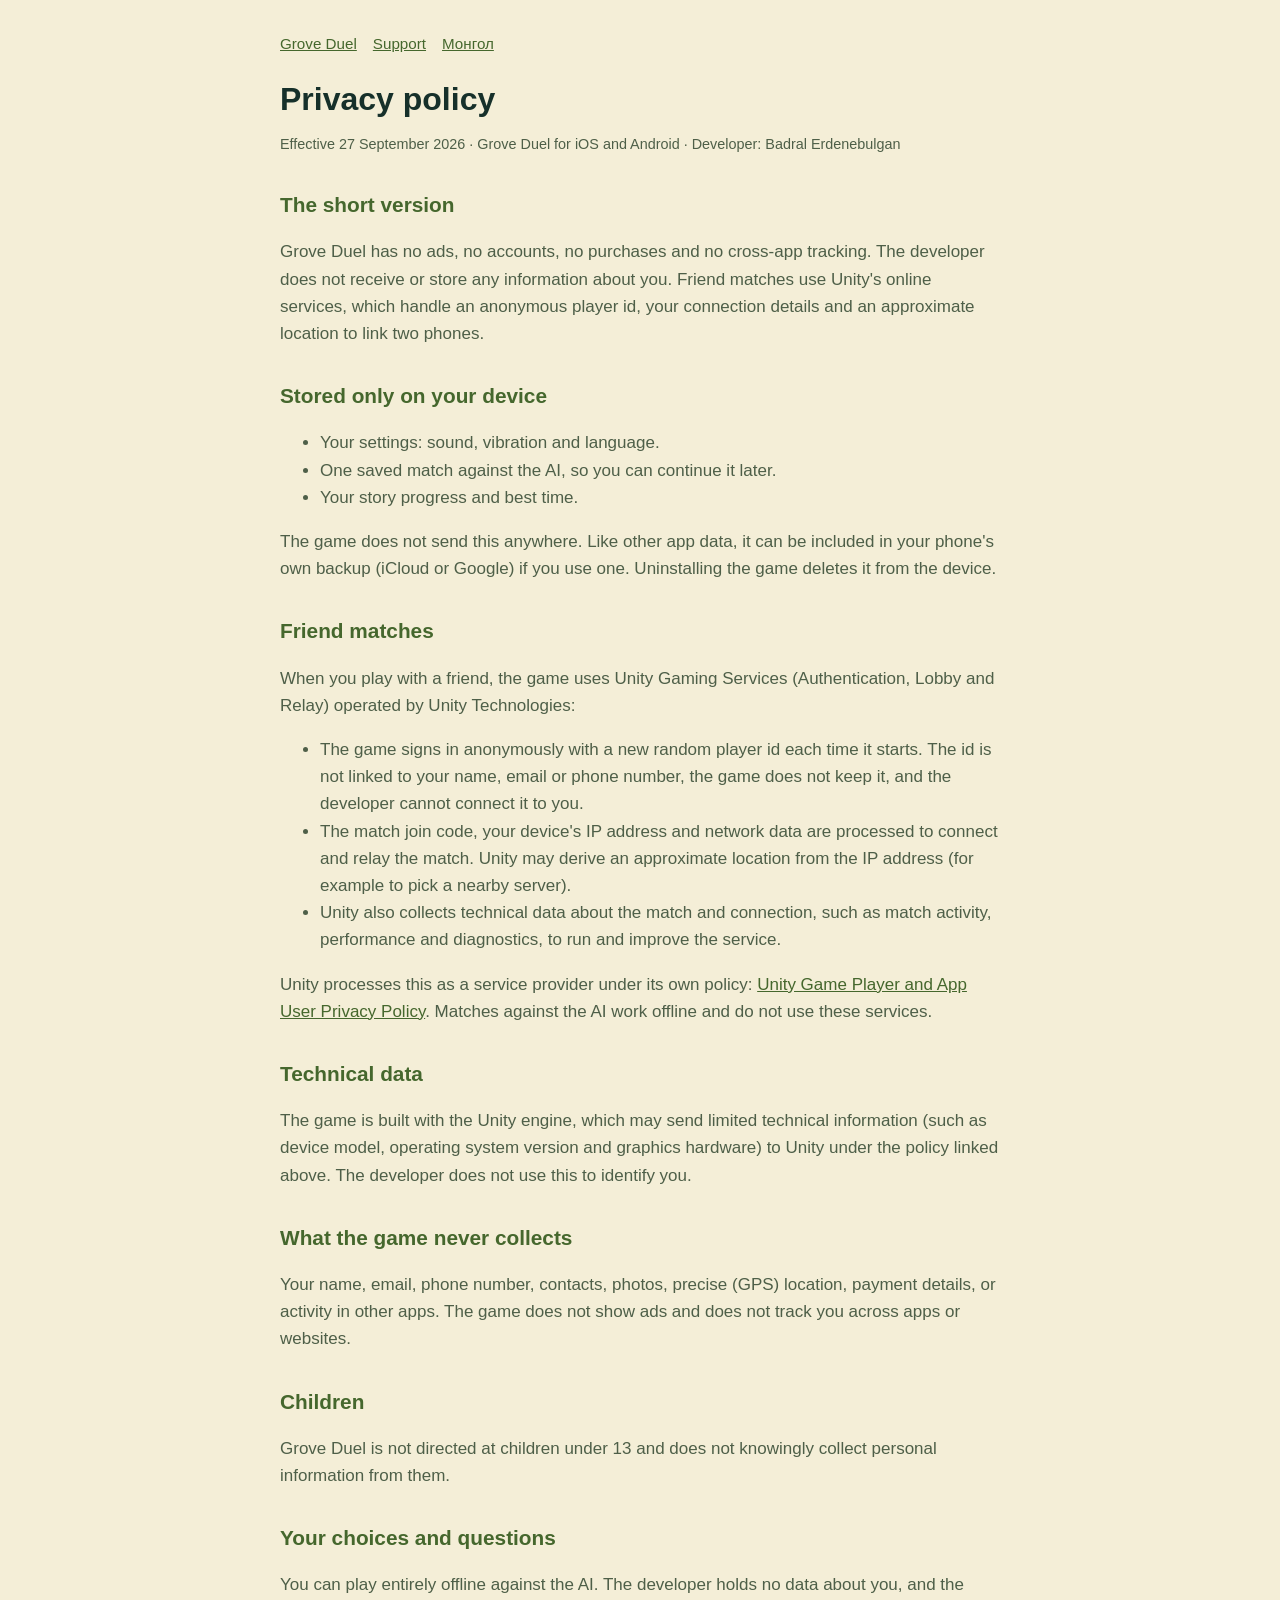
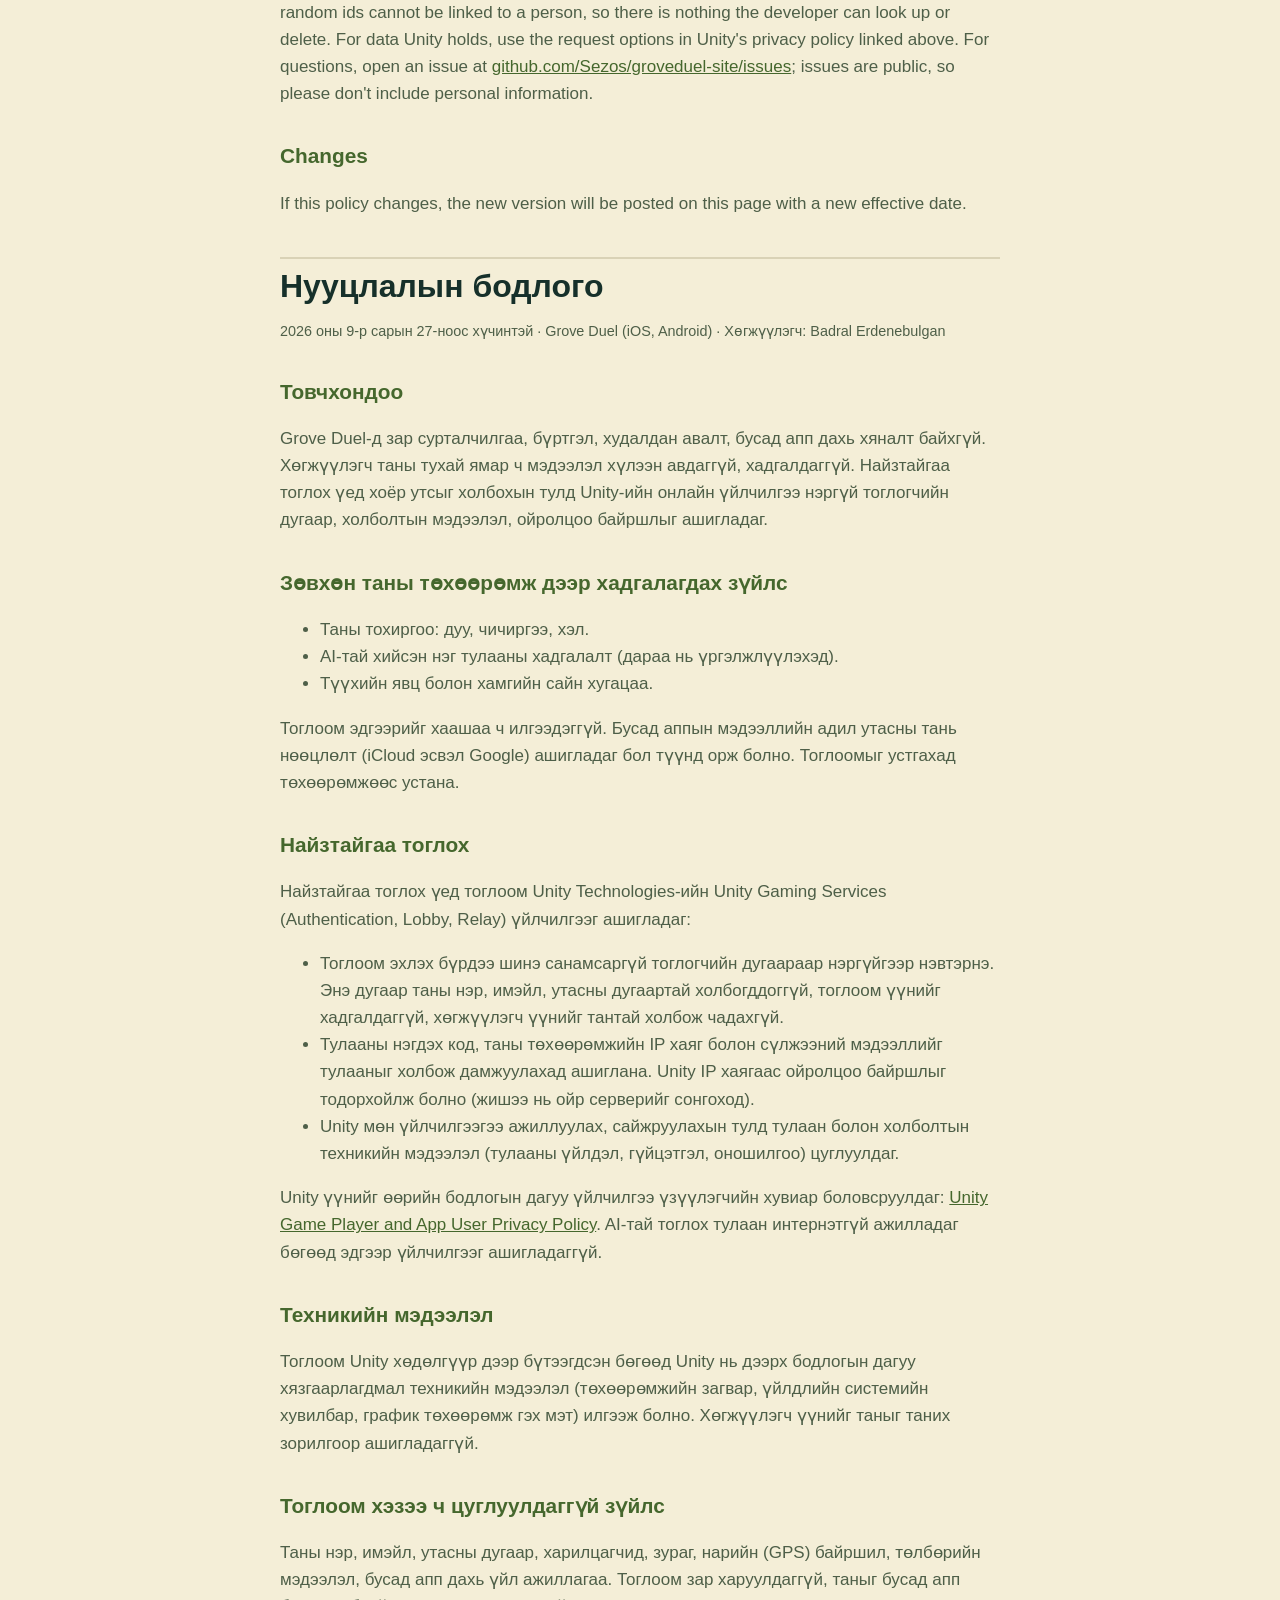
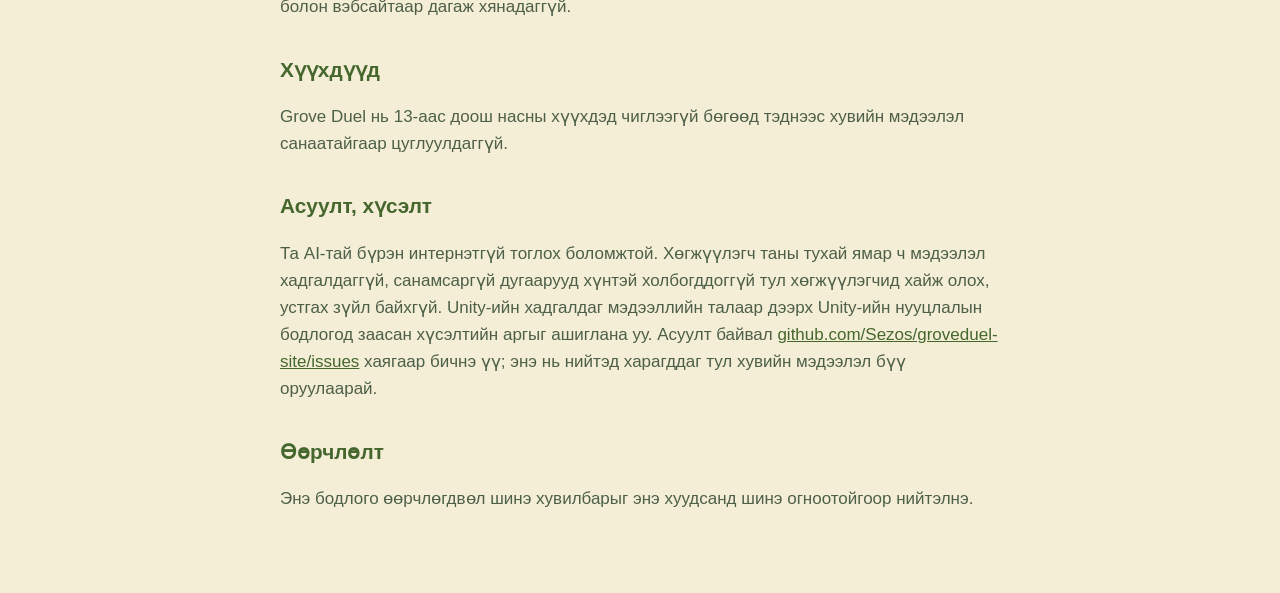
==== privacy.html @ 266c81d8 "Update Grove Duel pages Co-Authored-By: Claude Opus 5.5 <noreply@anthropic.com>" ====
<!doctype html>
<html lang="en">
<head>
<meta charset="utf-8">
<meta name="viewport" content="width=device-width, initial-scale=1">
<title>Grove Duel privacy policy</title>
<link rel="stylesheet" href="style.css">
</head>
<body>
<main>
<nav><a href="index.html">Grove Duel</a><a href="support.html">Support</a><a href="#mn">Монгол</a></nav>
<h1>Privacy policy</h1>
<p class="small">Effective 27 September 2026 · Grove Duel for iOS and Android · Developer: Badral Erdenebulgan</p>

<h2>The short version</h2>
<p>Grove Duel has no ads, no accounts, no purchases and no cross-app tracking. The developer does not receive or store any information about you. Friend matches use Unity's online services, which handle an anonymous player id, your connection details and an approximate location to link two phones.</p>

<h2>Stored only on your device</h2>
<ul>
<li>Your settings: sound, vibration and language.</li>
<li>One saved match against the AI, so you can continue it later.</li>
<li>Your story progress and best time.</li>
</ul>
<p>The game does not send this anywhere. Like other app data, it can be included in your phone's own backup (iCloud or Google) if you use one. Uninstalling the game deletes it from the device.</p>

<h2>Friend matches</h2>
<p>When you play with a friend, the game uses Unity Gaming Services (Authentication, Lobby and Relay) operated by Unity Technologies:</p>
<ul>
<li>The game signs in anonymously with a new random player id each time it starts. The id is not linked to your name, email or phone number, the game does not keep it, and the developer cannot connect it to you.</li>
<li>The match join code, your device's IP address and network data are processed to connect and relay the match. Unity may derive an approximate location from the IP address (for example to pick a nearby server).</li>
<li>Unity also collects technical data about the match and connection, such as match activity, performance and diagnostics, to run and improve the service.</li>
</ul>
<p>Unity processes this as a service provider under its own policy: <a href="https://unity.com/legal/game-player-and-app-user-privacy-policy">Unity Game Player and App User Privacy Policy</a>. Matches against the AI work offline and do not use these services.</p>

<h2>Technical data</h2>
<p>The game is built with the Unity engine, which may send limited technical information (such as device model, operating system version and graphics hardware) to Unity under the policy linked above. The developer does not use this to identify you.</p>

<h2>What the game never collects</h2>
<p>Your name, email, phone number, contacts, photos, precise (GPS) location, payment details, or activity in other apps. The game does not show ads and does not track you across apps or websites.</p>

<h2>Children</h2>
<p>Grove Duel is not directed at children under 13 and does not knowingly collect personal information from them.</p>

<h2>Your choices and questions</h2>
<p>You can play entirely offline against the AI. The developer holds no data about you, and the random ids cannot be linked to a person, so there is nothing the developer can look up or delete. For data Unity holds, use the request options in Unity's privacy policy linked above. For questions, open an issue at <a href="https://github.com/Sezos/groveduel-site/issues">github.com/Sezos/groveduel-site/issues</a>; issues are public, so please don't include personal information.</p>

<h2>Changes</h2>
<p>If this policy changes, the new version will be posted on this page with a new effective date.</p>

<section class="lang" id="mn" lang="mn">
<h1>Нууцлалын бодлого</h1>
<p class="small">2026 оны 9-р сарын 27-ноос хүчинтэй · Grove Duel (iOS, Android) · Хөгжүүлэгч: Badral Erdenebulgan</p>

<h2>Товчхондоо</h2>
<p>Grove Duel-д зар сурталчилгаа, бүртгэл, худалдан авалт, бусад апп дахь хяналт байхгүй. Хөгжүүлэгч таны тухай ямар ч мэдээлэл хүлээн авдаггүй, хадгалдаггүй. Найзтайгаа тоглох үед хоёр утсыг холбохын тулд Unity-ийн онлайн үйлчилгээ нэргүй тоглогчийн дугаар, холболтын мэдээлэл, ойролцоо байршлыг ашигладаг.</p>

<h2>Зөвхөн таны төхөөрөмж дээр хадгалагдах зүйлс</h2>
<ul>
<li>Таны тохиргоо: дуу, чичиргээ, хэл.</li>
<li>AI-тай хийсэн нэг тулааны хадгалалт (дараа нь үргэлжлүүлэхэд).</li>
<li>Түүхийн явц болон хамгийн сайн хугацаа.</li>
</ul>
<p>Тоглоом эдгээрийг хаашаа ч илгээдэггүй. Бусад аппын мэдээллийн адил утасны тань нөөцлөлт (iCloud эсвэл Google) ашигладаг бол түүнд орж болно. Тоглоомыг устгахад төхөөрөмжөөс устана.</p>

<h2>Найзтайгаа тоглох</h2>
<p>Найзтайгаа тоглох үед тоглоом Unity Technologies-ийн Unity Gaming Services (Authentication, Lobby, Relay) үйлчилгээг ашигладаг:</p>
<ul>
<li>Тоглоом эхлэх бүрдээ шинэ санамсаргүй тоглогчийн дугаараар нэргүйгээр нэвтэрнэ. Энэ дугаар таны нэр, имэйл, утасны дугаартай холбогддоггүй, тоглоом үүнийг хадгалдаггүй, хөгжүүлэгч үүнийг тантай холбож чадахгүй.</li>
<li>Тулааны нэгдэх код, таны төхөөрөмжийн IP хаяг болон сүлжээний мэдээллийг тулааныг холбож дамжуулахад ашиглана. Unity IP хаягаас ойролцоо байршлыг тодорхойлж болно (жишээ нь ойр серверийг сонгоход).</li>
<li>Unity мөн үйлчилгээгээ ажиллуулах, сайжруулахын тулд тулаан болон холболтын техникийн мэдээлэл (тулааны үйлдэл, гүйцэтгэл, оношилгоо) цуглуулдаг.</li>
</ul>
<p>Unity үүнийг өөрийн бодлогын дагуу үйлчилгээ үзүүлэгчийн хувиар боловсруулдаг: <a href="https://unity.com/legal/game-player-and-app-user-privacy-policy">Unity Game Player and App User Privacy Policy</a>. AI-тай тоглох тулаан интернэтгүй ажилладаг бөгөөд эдгээр үйлчилгээг ашигладаггүй.</p>

<h2>Техникийн мэдээлэл</h2>
<p>Тоглоом Unity хөдөлгүүр дээр бүтээгдсэн бөгөөд Unity нь дээрх бодлогын дагуу хязгаарлагдмал техникийн мэдээлэл (төхөөрөмжийн загвар, үйлдлийн системийн хувилбар, график төхөөрөмж гэх мэт) илгээж болно. Хөгжүүлэгч үүнийг таныг таних зорилгоор ашигладаггүй.</p>

<h2>Тоглоом хэзээ ч цуглуулдаггүй зүйлс</h2>
<p>Таны нэр, имэйл, утасны дугаар, харилцагчид, зураг, нарийн (GPS) байршил, төлбөрийн мэдээлэл, бусад апп дахь үйл ажиллагаа. Тоглоом зар харуулдаггүй, таныг бусад апп болон вэбсайтаар дагаж хянадаггүй.</p>

<h2>Хүүхдүүд</h2>
<p>Grove Duel нь 13-аас доош насны хүүхдэд чиглээгүй бөгөөд тэднээс хувийн мэдээлэл санаатайгаар цуглуулдаггүй.</p>

<h2>Асуулт, хүсэлт</h2>
<p>Та AI-тай бүрэн интернэтгүй тоглох боломжтой. Хөгжүүлэгч таны тухай ямар ч мэдээлэл хадгалдаггүй, санамсаргүй дугаарууд хүнтэй холбогддоггүй тул хөгжүүлэгчид хайж олох, устгах зүйл байхгүй. Unity-ийн хадгалдаг мэдээллийн талаар дээрх Unity-ийн нууцлалын бодлогод заасан хүсэлтийн аргыг ашиглана уу. Асуулт байвал <a href="https://github.com/Sezos/groveduel-site/issues">github.com/Sezos/groveduel-site/issues</a> хаягаар бичнэ үү; энэ нь нийтэд харагддаг тул хувийн мэдээлэл бүү оруулаарай.</p>

<h2>Өөрчлөлт</h2>
<p>Энэ бодлого өөрчлөгдвөл шинэ хувилбарыг энэ хуудсанд шинэ огноотойгоор нийтэлнэ.</p>
</section>
</main>
</body>
</html>
---- style.css ----
:root { --ink: #16302a; --leaf: #45672d; --paper: #f4eed7; --muted: #4e5f48; }
* { box-sizing: border-box; }
body { margin: 0; background: var(--paper); color: var(--ink); font: 17px/1.6 -apple-system, BlinkMacSystemFont, "Segoe UI", Roboto, "Helvetica Neue", Arial, sans-serif; }
main { max-width: 760px; margin: 0 auto; padding: 32px 20px 64px; }
h1 { font-size: 2rem; line-height: 1.2; margin: 0 0 4px; }
h2 { font-size: 1.3rem; margin: 32px 0 8px; color: var(--leaf); }
h3 { font-size: 1.05rem; margin: 20px 0 4px; }
p, li { color: var(--muted); }
a { color: var(--leaf); }
nav { font-size: .95rem; margin-bottom: 24px; }
nav a { margin-right: 16px; }
.lang { border-top: 2px solid #d9d2b6; margin-top: 40px; padding-top: 8px; }
.small { font-size: .9rem; }
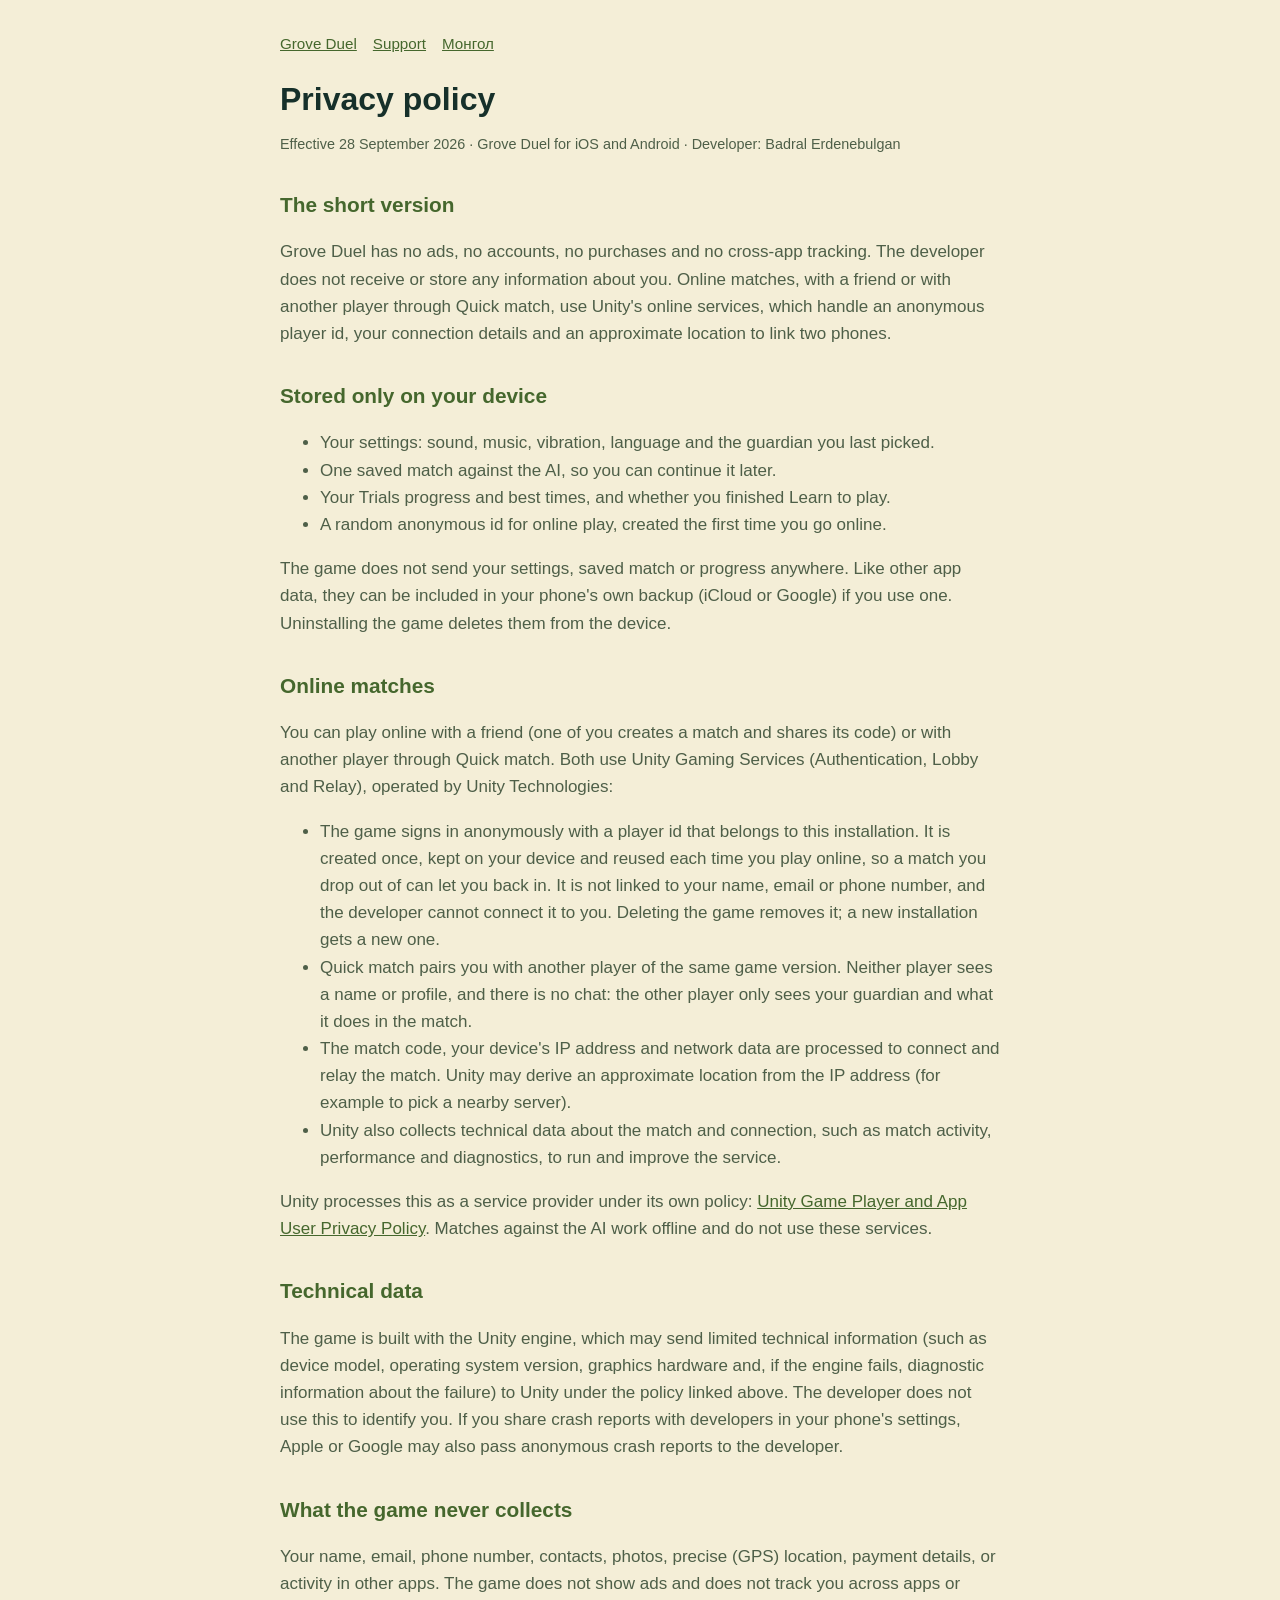
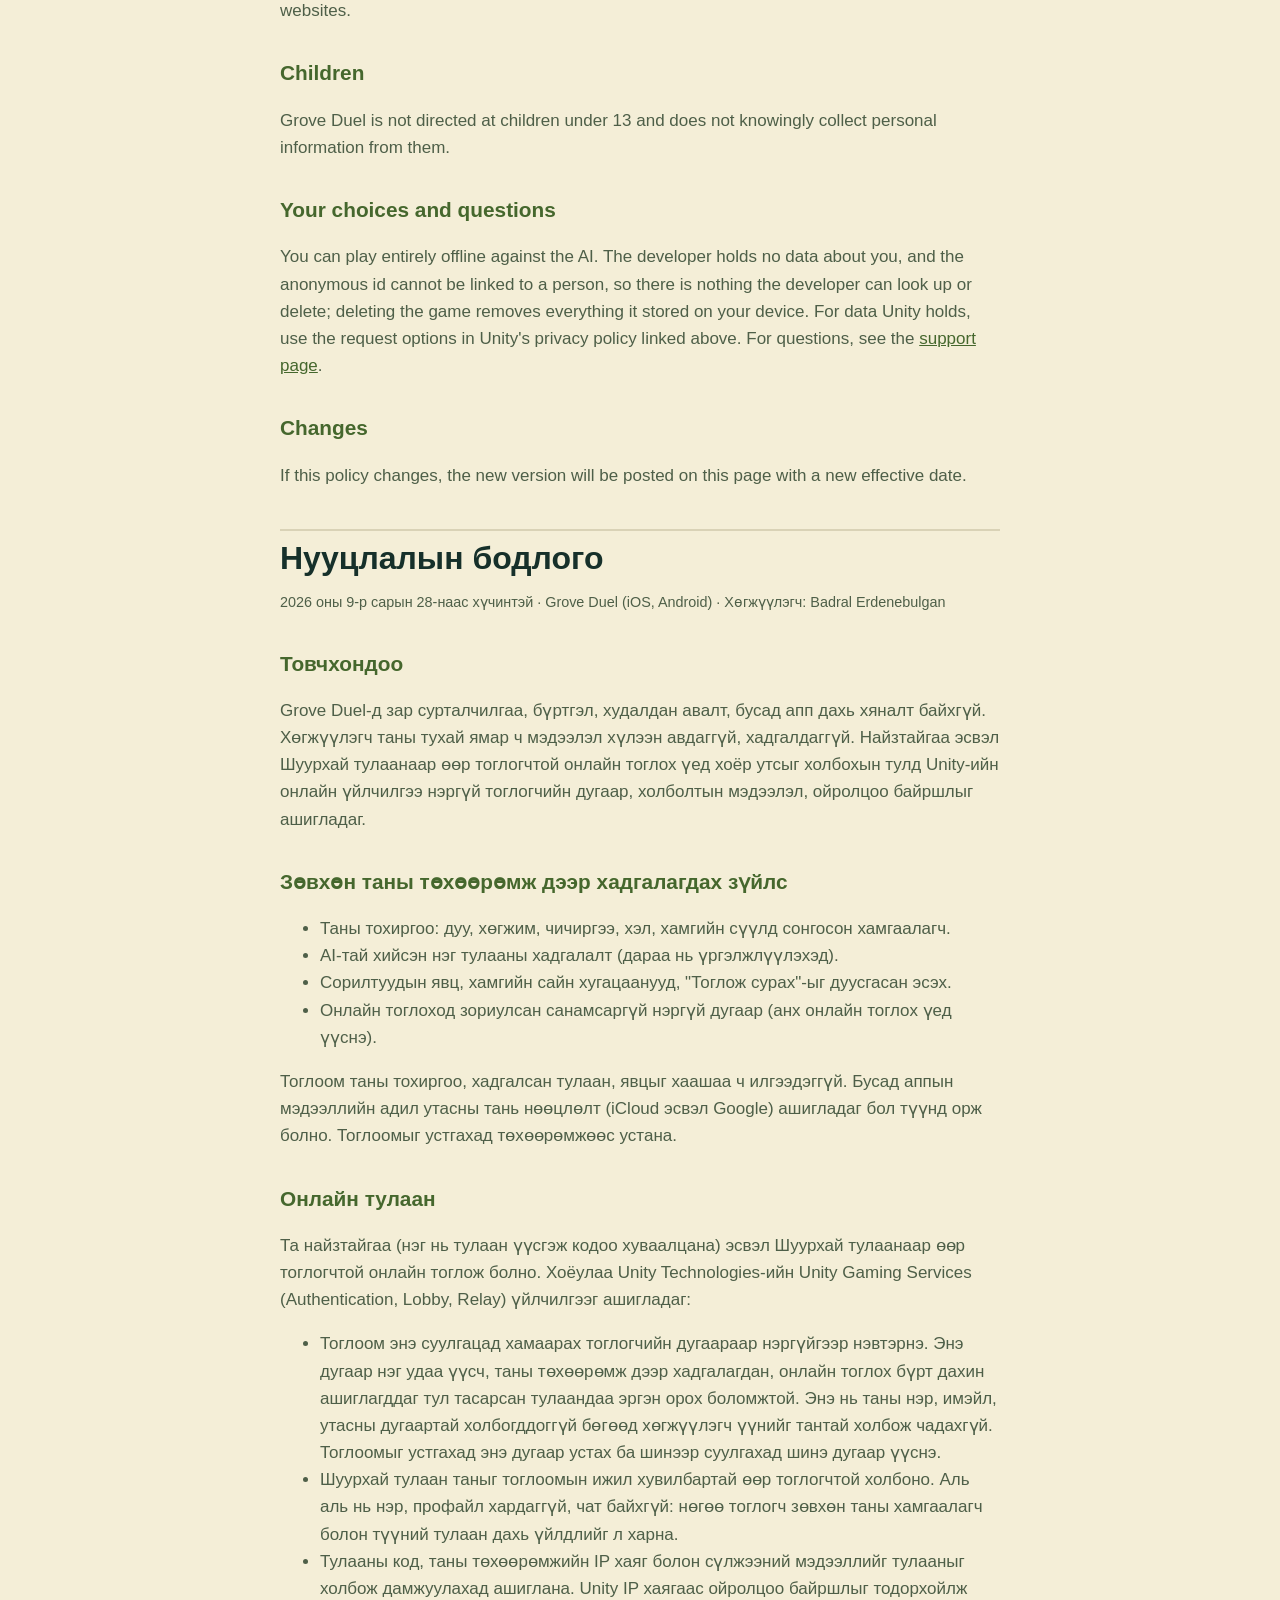
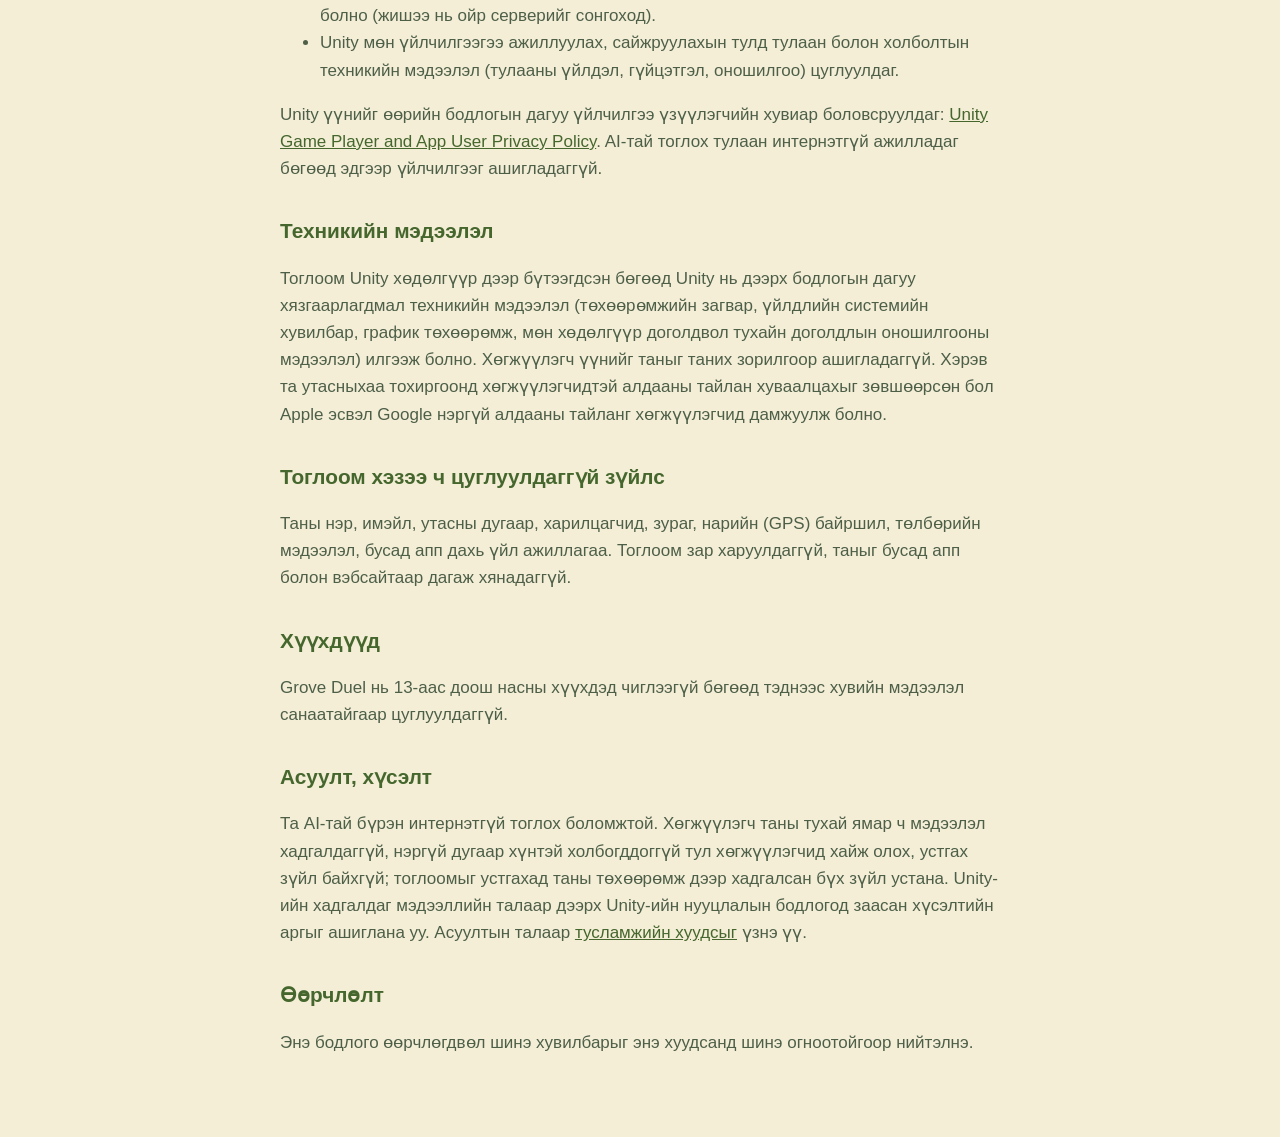
==== commit a0fbd9db: "Update Grove Duel pages Co-Authored-By: Claude Opus 5.5 <noreply@anthropic.com>" ====
--- a/privacy.html
+++ b/privacy.html
@@ -10,30 +10,32 @@
 <main>
 <nav><a href="index.html">Grove Duel</a><a href="support.html">Support</a><a href="#mn">Монгол</a></nav>
 <h1>Privacy policy</h1>
-<p class="small">Effective 27 September 2026 · Grove Duel for iOS and Android · Developer: Badral Erdenebulgan</p>
+<p class="small">Effective 28 September 2026 · Grove Duel for iOS and Android · Developer: Badral Erdenebulgan</p>
 
 <h2>The short version</h2>
-<p>Grove Duel has no ads, no accounts, no purchases and no cross-app tracking. The developer does not receive or store any information about you. Friend matches use Unity's online services, which handle an anonymous player id, your connection details and an approximate location to link two phones.</p>
+<p>Grove Duel has no ads, no accounts, no purchases and no cross-app tracking. The developer does not receive or store any information about you. Online matches, with a friend or with another player through Quick match, use Unity's online services, which handle an anonymous player id, your connection details and an approximate location to link two phones.</p>
 
 <h2>Stored only on your device</h2>
 <ul>
-<li>Your settings: sound, vibration and language.</li>
+<li>Your settings: sound, music, vibration, language and the guardian you last picked.</li>
 <li>One saved match against the AI, so you can continue it later.</li>
-<li>Your story progress and best time.</li>
+<li>Your Trials progress and best times, and whether you finished Learn to play.</li>
+<li>A random anonymous id for online play, created the first time you go online.</li>
 </ul>
-<p>The game does not send this anywhere. Like other app data, it can be included in your phone's own backup (iCloud or Google) if you use one. Uninstalling the game deletes it from the device.</p>
+<p>The game does not send your settings, saved match or progress anywhere. Like other app data, they can be included in your phone's own backup (iCloud or Google) if you use one. Uninstalling the game deletes them from the device.</p>
 
-<h2>Friend matches</h2>
-<p>When you play with a friend, the game uses Unity Gaming Services (Authentication, Lobby and Relay) operated by Unity Technologies:</p>
+<h2>Online matches</h2>
+<p>You can play online with a friend (one of you creates a match and shares its code) or with another player through Quick match. Both use Unity Gaming Services (Authentication, Lobby and Relay), operated by Unity Technologies:</p>
 <ul>
-<li>The game signs in anonymously with a new random player id each time it starts. The id is not linked to your name, email or phone number, the game does not keep it, and the developer cannot connect it to you.</li>
-<li>The match join code, your device's IP address and network data are processed to connect and relay the match. Unity may derive an approximate location from the IP address (for example to pick a nearby server).</li>
+<li>The game signs in anonymously with a player id that belongs to this installation. It is created once, kept on your device and reused each time you play online, so a match you drop out of can let you back in. It is not linked to your name, email or phone number, and the developer cannot connect it to you. Deleting the game removes it; a new installation gets a new one.</li>
+<li>Quick match pairs you with another player of the same game version. Neither player sees a name or profile, and there is no chat: the other player only sees your guardian and what it does in the match.</li>
+<li>The match code, your device's IP address and network data are processed to connect and relay the match. Unity may derive an approximate location from the IP address (for example to pick a nearby server).</li>
 <li>Unity also collects technical data about the match and connection, such as match activity, performance and diagnostics, to run and improve the service.</li>
 </ul>
 <p>Unity processes this as a service provider under its own policy: <a href="https://unity.com/legal/game-player-and-app-user-privacy-policy">Unity Game Player and App User Privacy Policy</a>. Matches against the AI work offline and do not use these services.</p>
 
 <h2>Technical data</h2>
-<p>The game is built with the Unity engine, which may send limited technical information (such as device model, operating system version and graphics hardware) to Unity under the policy linked above. The developer does not use this to identify you.</p>
+<p>The game is built with the Unity engine, which may send limited technical information (such as device model, operating system version, graphics hardware and, if the engine fails, diagnostic information about the failure) to Unity under the policy linked above. The developer does not use this to identify you. If you share crash reports with developers in your phone's settings, Apple or Google may also pass anonymous crash reports to the developer.</p>
 
 <h2>What the game never collects</h2>
 <p>Your name, email, phone number, contacts, photos, precise (GPS) location, payment details, or activity in other apps. The game does not show ads and does not track you across apps or websites.</p>
@@ -42,37 +44,39 @@
 <p>Grove Duel is not directed at children under 13 and does not knowingly collect personal information from them.</p>
 
 <h2>Your choices and questions</h2>
-<p>You can play entirely offline against the AI. The developer holds no data about you, and the random ids cannot be linked to a person, so there is nothing the developer can look up or delete. For data Unity holds, use the request options in Unity's privacy policy linked above. For questions, open an issue at <a href="https://github.com/Sezos/groveduel-site/issues">github.com/Sezos/groveduel-site/issues</a>; issues are public, so please don't include personal information.</p>
+<p>You can play entirely offline against the AI. The developer holds no data about you, and the anonymous id cannot be linked to a person, so there is nothing the developer can look up or delete; deleting the game removes everything it stored on your device. For data Unity holds, use the request options in Unity's privacy policy linked above. For questions, see the <a href="support.html">support page</a>.</p>
 
 <h2>Changes</h2>
 <p>If this policy changes, the new version will be posted on this page with a new effective date.</p>
 
 <section class="lang" id="mn" lang="mn">
 <h1>Нууцлалын бодлого</h1>
-<p class="small">2026 оны 9-р сарын 27-ноос хүчинтэй · Grove Duel (iOS, Android) · Хөгжүүлэгч: Badral Erdenebulgan</p>
+<p class="small">2026 оны 9-р сарын 28-наас хүчинтэй · Grove Duel (iOS, Android) · Хөгжүүлэгч: Badral Erdenebulgan</p>
 
 <h2>Товчхондоо</h2>
-<p>Grove Duel-д зар сурталчилгаа, бүртгэл, худалдан авалт, бусад апп дахь хяналт байхгүй. Хөгжүүлэгч таны тухай ямар ч мэдээлэл хүлээн авдаггүй, хадгалдаггүй. Найзтайгаа тоглох үед хоёр утсыг холбохын тулд Unity-ийн онлайн үйлчилгээ нэргүй тоглогчийн дугаар, холболтын мэдээлэл, ойролцоо байршлыг ашигладаг.</p>
+<p>Grove Duel-д зар сурталчилгаа, бүртгэл, худалдан авалт, бусад апп дахь хяналт байхгүй. Хөгжүүлэгч таны тухай ямар ч мэдээлэл хүлээн авдаггүй, хадгалдаггүй. Найзтайгаа эсвэл Шуурхай тулаанаар өөр тоглогчтой онлайн тоглох үед хоёр утсыг холбохын тулд Unity-ийн онлайн үйлчилгээ нэргүй тоглогчийн дугаар, холболтын мэдээлэл, ойролцоо байршлыг ашигладаг.</p>
 
 <h2>Зөвхөн таны төхөөрөмж дээр хадгалагдах зүйлс</h2>
 <ul>
-<li>Таны тохиргоо: дуу, чичиргээ, хэл.</li>
+<li>Таны тохиргоо: дуу, хөгжим, чичиргээ, хэл, хамгийн сүүлд сонгосон хамгаалагч.</li>
 <li>AI-тай хийсэн нэг тулааны хадгалалт (дараа нь үргэлжлүүлэхэд).</li>
-<li>Түүхийн явц болон хамгийн сайн хугацаа.</li>
+<li>Сорилтуудын явц, хамгийн сайн хугацаанууд, "Тоглож сурах"-ыг дуусгасан эсэх.</li>
+<li>Онлайн тоглоход зориулсан санамсаргүй нэргүй дугаар (анх онлайн тоглох үед үүснэ).</li>
 </ul>
-<p>Тоглоом эдгээрийг хаашаа ч илгээдэггүй. Бусад аппын мэдээллийн адил утасны тань нөөцлөлт (iCloud эсвэл Google) ашигладаг бол түүнд орж болно. Тоглоомыг устгахад төхөөрөмжөөс устана.</p>
+<p>Тоглоом таны тохиргоо, хадгалсан тулаан, явцыг хаашаа ч илгээдэггүй. Бусад аппын мэдээллийн адил утасны тань нөөцлөлт (iCloud эсвэл Google) ашигладаг бол түүнд орж болно. Тоглоомыг устгахад төхөөрөмжөөс устана.</p>
 
-<h2>Найзтайгаа тоглох</h2>
-<p>Найзтайгаа тоглох үед тоглоом Unity Technologies-ийн Unity Gaming Services (Authentication, Lobby, Relay) үйлчилгээг ашигладаг:</p>
+<h2>Онлайн тулаан</h2>
+<p>Та найзтайгаа (нэг нь тулаан үүсгэж кодоо хуваалцана) эсвэл Шуурхай тулаанаар өөр тоглогчтой онлайн тоглож болно. Хоёулаа Unity Technologies-ийн Unity Gaming Services (Authentication, Lobby, Relay) үйлчилгээг ашигладаг:</p>
 <ul>
-<li>Тоглоом эхлэх бүрдээ шинэ санамсаргүй тоглогчийн дугаараар нэргүйгээр нэвтэрнэ. Энэ дугаар таны нэр, имэйл, утасны дугаартай холбогддоггүй, тоглоом үүнийг хадгалдаггүй, хөгжүүлэгч үүнийг тантай холбож чадахгүй.</li>
-<li>Тулааны нэгдэх код, таны төхөөрөмжийн IP хаяг болон сүлжээний мэдээллийг тулааныг холбож дамжуулахад ашиглана. Unity IP хаягаас ойролцоо байршлыг тодорхойлж болно (жишээ нь ойр серверийг сонгоход).</li>
+<li>Тоглоом энэ суулгацад хамаарах тоглогчийн дугаараар нэргүйгээр нэвтэрнэ. Энэ дугаар нэг удаа үүсч, таны төхөөрөмж дээр хадгалагдан, онлайн тоглох бүрт дахин ашиглагддаг тул тасарсан тулаандаа эргэн орох боломжтой. Энэ нь таны нэр, имэйл, утасны дугаартай холбогддоггүй бөгөөд хөгжүүлэгч үүнийг тантай холбож чадахгүй. Тоглоомыг устгахад энэ дугаар устах ба шинээр суулгахад шинэ дугаар үүснэ.</li>
+<li>Шуурхай тулаан таныг тоглоомын ижил хувилбартай өөр тоглогчтой холбоно. Аль аль нь нэр, профайл хардаггүй, чат байхгүй: нөгөө тоглогч зөвхөн таны хамгаалагч болон түүний тулаан дахь үйлдлийг л харна.</li>
+<li>Тулааны код, таны төхөөрөмжийн IP хаяг болон сүлжээний мэдээллийг тулааныг холбож дамжуулахад ашиглана. Unity IP хаягаас ойролцоо байршлыг тодорхойлж болно (жишээ нь ойр серверийг сонгоход).</li>
 <li>Unity мөн үйлчилгээгээ ажиллуулах, сайжруулахын тулд тулаан болон холболтын техникийн мэдээлэл (тулааны үйлдэл, гүйцэтгэл, оношилгоо) цуглуулдаг.</li>
 </ul>
 <p>Unity үүнийг өөрийн бодлогын дагуу үйлчилгээ үзүүлэгчийн хувиар боловсруулдаг: <a href="https://unity.com/legal/game-player-and-app-user-privacy-policy">Unity Game Player and App User Privacy Policy</a>. AI-тай тоглох тулаан интернэтгүй ажилладаг бөгөөд эдгээр үйлчилгээг ашигладаггүй.</p>
 
 <h2>Техникийн мэдээлэл</h2>
-<p>Тоглоом Unity хөдөлгүүр дээр бүтээгдсэн бөгөөд Unity нь дээрх бодлогын дагуу хязгаарлагдмал техникийн мэдээлэл (төхөөрөмжийн загвар, үйлдлийн системийн хувилбар, график төхөөрөмж гэх мэт) илгээж болно. Хөгжүүлэгч үүнийг таныг таних зорилгоор ашигладаггүй.</p>
+<p>Тоглоом Unity хөдөлгүүр дээр бүтээгдсэн бөгөөд Unity нь дээрх бодлогын дагуу хязгаарлагдмал техникийн мэдээлэл (төхөөрөмжийн загвар, үйлдлийн системийн хувилбар, график төхөөрөмж, мөн хөдөлгүүр доголдвол тухайн доголдлын оношилгооны мэдээлэл) илгээж болно. Хөгжүүлэгч үүнийг таныг таних зорилгоор ашигладаггүй. Хэрэв та утасныхаа тохиргоонд хөгжүүлэгчидтэй алдааны тайлан хуваалцахыг зөвшөөрсөн бол Apple эсвэл Google нэргүй алдааны тайланг хөгжүүлэгчид дамжуулж болно.</p>
 
 <h2>Тоглоом хэзээ ч цуглуулдаггүй зүйлс</h2>
 <p>Таны нэр, имэйл, утасны дугаар, харилцагчид, зураг, нарийн (GPS) байршил, төлбөрийн мэдээлэл, бусад апп дахь үйл ажиллагаа. Тоглоом зар харуулдаггүй, таныг бусад апп болон вэбсайтаар дагаж хянадаггүй.</p>
@@ -81,7 +85,7 @@
 <p>Grove Duel нь 13-аас доош насны хүүхдэд чиглээгүй бөгөөд тэднээс хувийн мэдээлэл санаатайгаар цуглуулдаггүй.</p>
 
 <h2>Асуулт, хүсэлт</h2>
-<p>Та AI-тай бүрэн интернэтгүй тоглох боломжтой. Хөгжүүлэгч таны тухай ямар ч мэдээлэл хадгалдаггүй, санамсаргүй дугаарууд хүнтэй холбогддоггүй тул хөгжүүлэгчид хайж олох, устгах зүйл байхгүй. Unity-ийн хадгалдаг мэдээллийн талаар дээрх Unity-ийн нууцлалын бодлогод заасан хүсэлтийн аргыг ашиглана уу. Асуулт байвал <a href="https://github.com/Sezos/groveduel-site/issues">github.com/Sezos/groveduel-site/issues</a> хаягаар бичнэ үү; энэ нь нийтэд харагддаг тул хувийн мэдээлэл бүү оруулаарай.</p>
+<p>Та AI-тай бүрэн интернэтгүй тоглох боломжтой. Хөгжүүлэгч таны тухай ямар ч мэдээлэл хадгалдаггүй, нэргүй дугаар хүнтэй холбогддоггүй тул хөгжүүлэгчид хайж олох, устгах зүйл байхгүй; тоглоомыг устгахад таны төхөөрөмж дээр хадгалсан бүх зүйл устана. Unity-ийн хадгалдаг мэдээллийн талаар дээрх Unity-ийн нууцлалын бодлогод заасан хүсэлтийн аргыг ашиглана уу. Асуултын талаар <a href="support.html#mn">тусламжийн хуудсыг</a> үзнэ үү.</p>
 
 <h2>Өөрчлөлт</h2>
 <p>Энэ бодлого өөрчлөгдвөл шинэ хувилбарыг энэ хуудсанд шинэ огноотойгоор нийтэлнэ.</p>
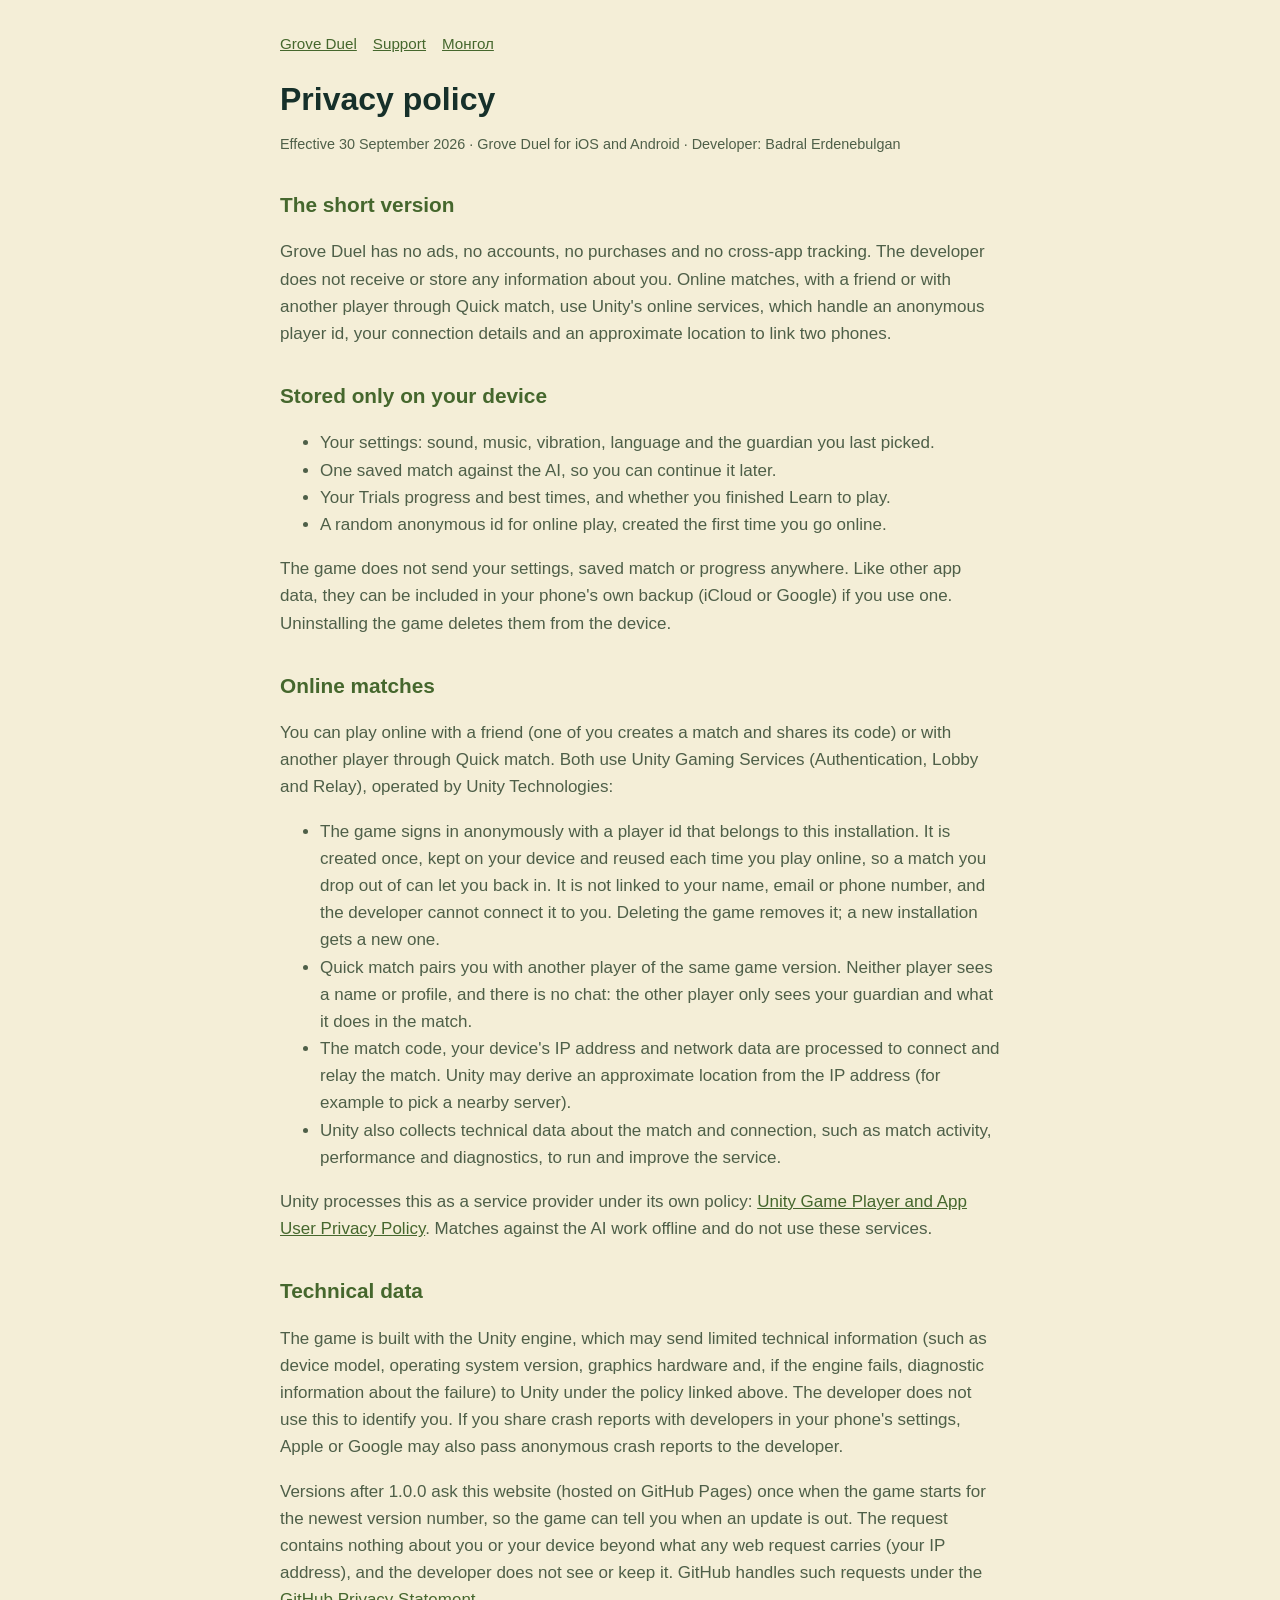
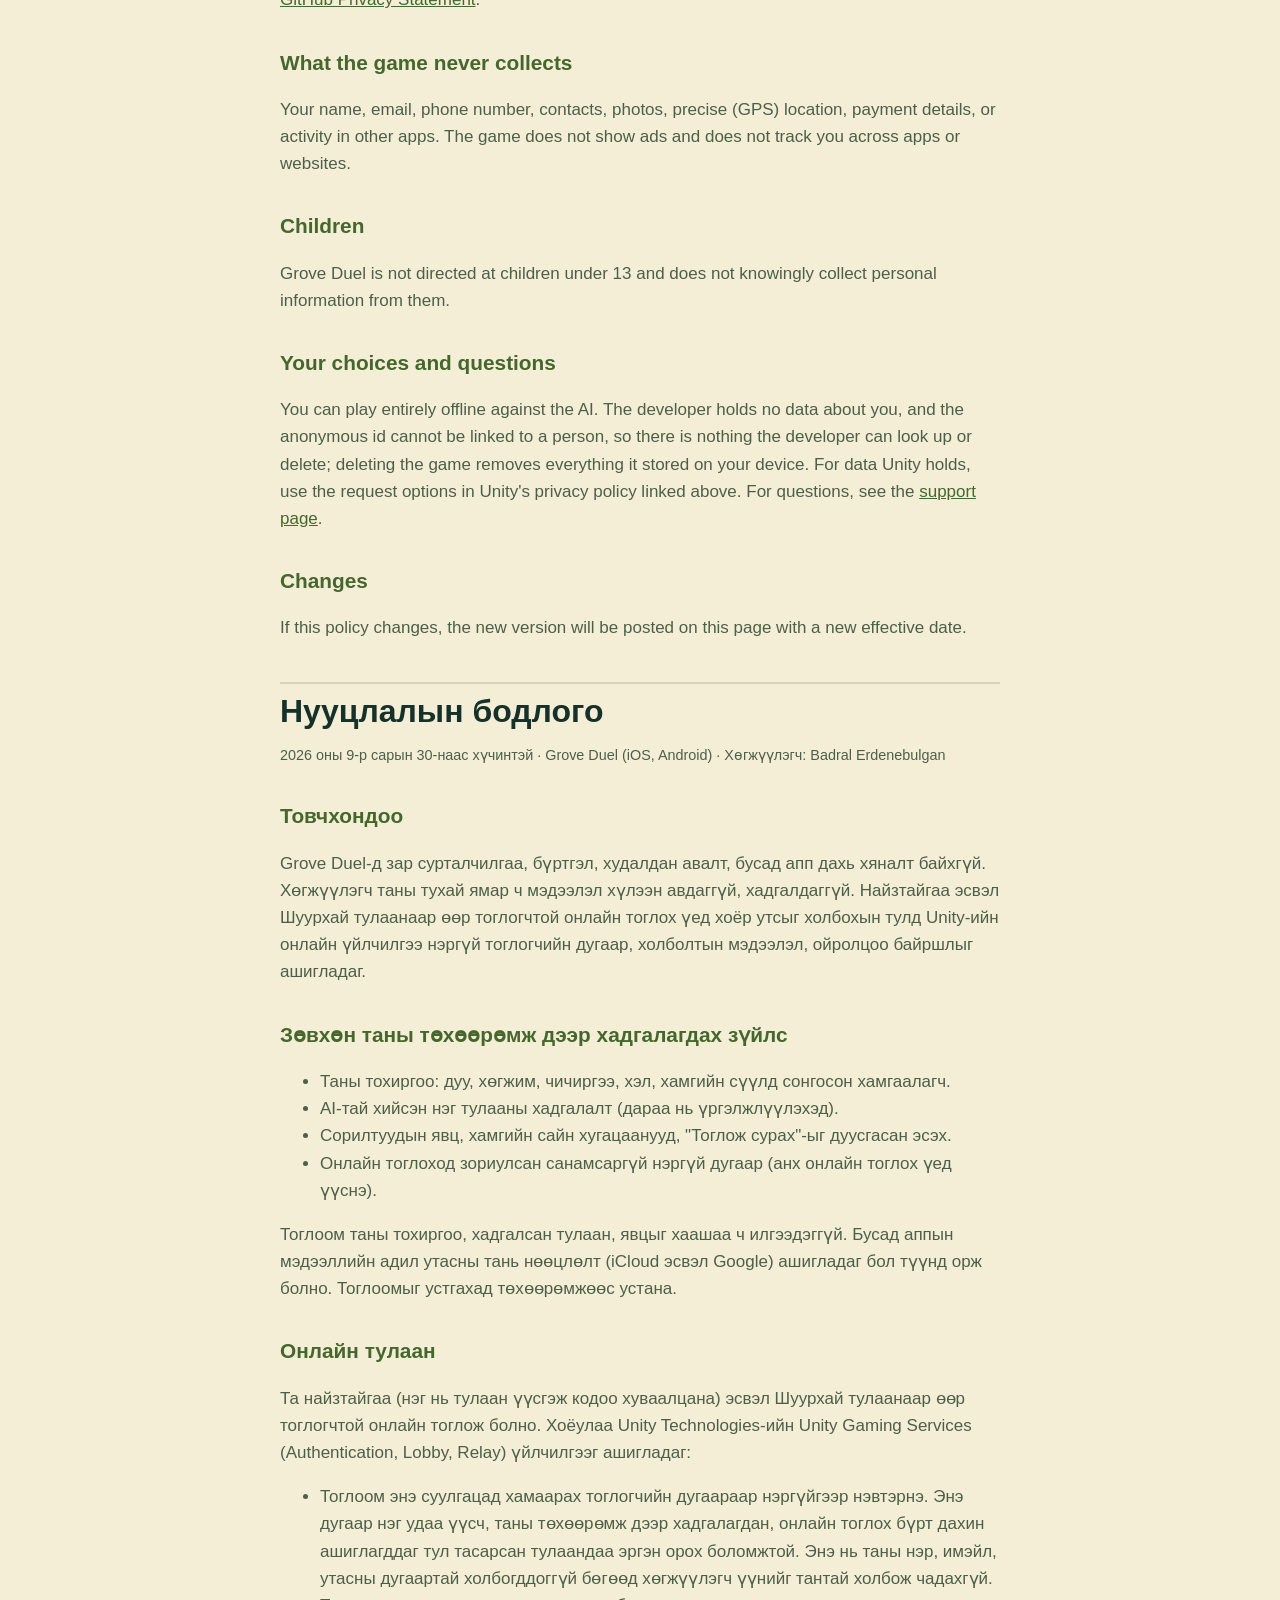
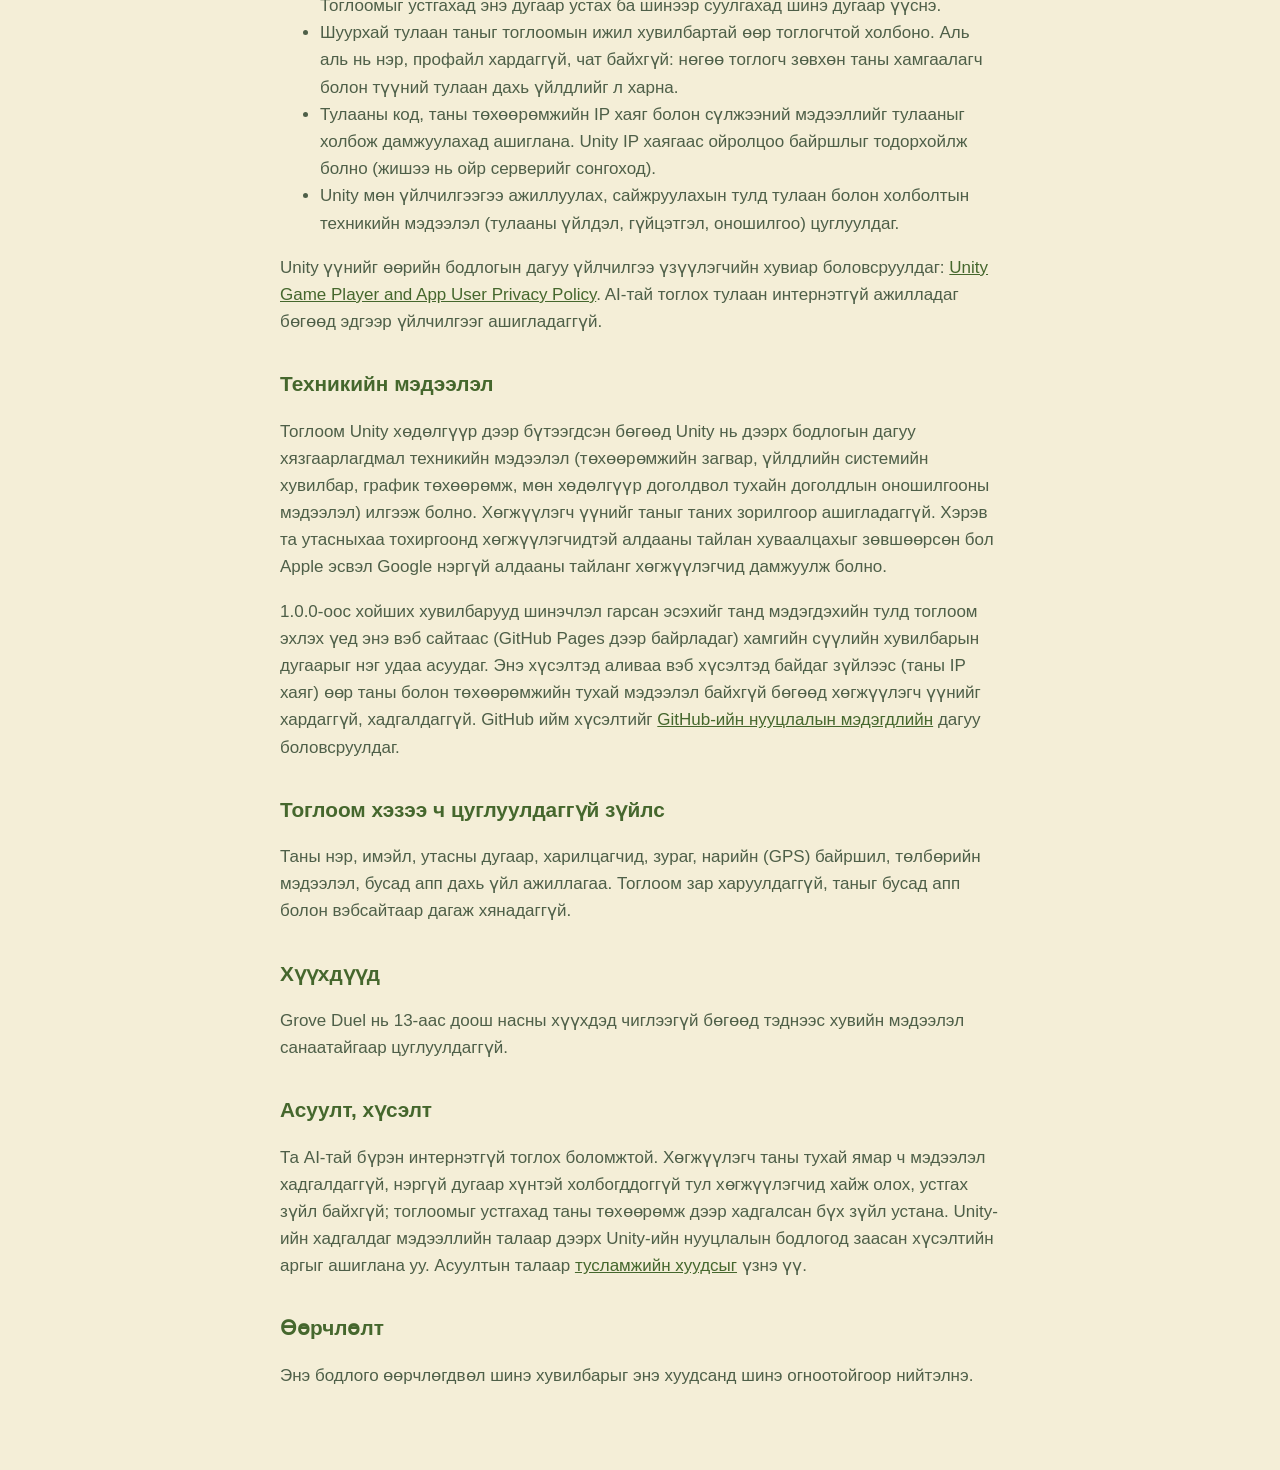
==== commit 6181bd7e: "Update Grove Duel pages Co-Authored-By: Claude Opus 5.5 <noreply@anthropic.com>" ====
--- a/privacy.html
+++ b/privacy.html
@@ -10,7 +10,7 @@
 <main>
 <nav><a href="index.html">Grove Duel</a><a href="support.html">Support</a><a href="#mn">Монгол</a></nav>
 <h1>Privacy policy</h1>
-<p class="small">Effective 28 September 2026 · Grove Duel for iOS and Android · Developer: Badral Erdenebulgan</p>
+<p class="small">Effective 30 September 2026 · Grove Duel for iOS and Android · Developer: Badral Erdenebulgan</p>
 
 <h2>The short version</h2>
 <p>Grove Duel has no ads, no accounts, no purchases and no cross-app tracking. The developer does not receive or store any information about you. Online matches, with a friend or with another player through Quick match, use Unity's online services, which handle an anonymous player id, your connection details and an approximate location to link two phones.</p>
@@ -36,6 +36,7 @@
 
 <h2>Technical data</h2>
 <p>The game is built with the Unity engine, which may send limited technical information (such as device model, operating system version, graphics hardware and, if the engine fails, diagnostic information about the failure) to Unity under the policy linked above. The developer does not use this to identify you. If you share crash reports with developers in your phone's settings, Apple or Google may also pass anonymous crash reports to the developer.</p>
+<p>Versions after 1.0.0 ask this website (hosted on GitHub Pages) once when the game starts for the newest version number, so the game can tell you when an update is out. The request contains nothing about you or your device beyond what any web request carries (your IP address), and the developer does not see or keep it. GitHub handles such requests under the <a href="https://docs.github.com/en/site-policy/privacy-policies/github-general-privacy-statement">GitHub Privacy Statement</a>.</p>
 
 <h2>What the game never collects</h2>
 <p>Your name, email, phone number, contacts, photos, precise (GPS) location, payment details, or activity in other apps. The game does not show ads and does not track you across apps or websites.</p>
@@ -51,7 +52,7 @@
 
 <section class="lang" id="mn" lang="mn">
 <h1>Нууцлалын бодлого</h1>
-<p class="small">2026 оны 9-р сарын 28-наас хүчинтэй · Grove Duel (iOS, Android) · Хөгжүүлэгч: Badral Erdenebulgan</p>
+<p class="small">2026 оны 9-р сарын 30-наас хүчинтэй · Grove Duel (iOS, Android) · Хөгжүүлэгч: Badral Erdenebulgan</p>
 
 <h2>Товчхондоо</h2>
 <p>Grove Duel-д зар сурталчилгаа, бүртгэл, худалдан авалт, бусад апп дахь хяналт байхгүй. Хөгжүүлэгч таны тухай ямар ч мэдээлэл хүлээн авдаггүй, хадгалдаггүй. Найзтайгаа эсвэл Шуурхай тулаанаар өөр тоглогчтой онлайн тоглох үед хоёр утсыг холбохын тулд Unity-ийн онлайн үйлчилгээ нэргүй тоглогчийн дугаар, холболтын мэдээлэл, ойролцоо байршлыг ашигладаг.</p>
@@ -77,6 +78,7 @@
 
 <h2>Техникийн мэдээлэл</h2>
 <p>Тоглоом Unity хөдөлгүүр дээр бүтээгдсэн бөгөөд Unity нь дээрх бодлогын дагуу хязгаарлагдмал техникийн мэдээлэл (төхөөрөмжийн загвар, үйлдлийн системийн хувилбар, график төхөөрөмж, мөн хөдөлгүүр доголдвол тухайн доголдлын оношилгооны мэдээлэл) илгээж болно. Хөгжүүлэгч үүнийг таныг таних зорилгоор ашигладаггүй. Хэрэв та утасныхаа тохиргоонд хөгжүүлэгчидтэй алдааны тайлан хуваалцахыг зөвшөөрсөн бол Apple эсвэл Google нэргүй алдааны тайланг хөгжүүлэгчид дамжуулж болно.</p>
+<p>1.0.0-оос хойших хувилбарууд шинэчлэл гарсан эсэхийг танд мэдэгдэхийн тулд тоглоом эхлэх үед энэ вэб сайтаас (GitHub Pages дээр байрладаг) хамгийн сүүлийн хувилбарын дугаарыг нэг удаа асуудаг. Энэ хүсэлтэд аливаа вэб хүсэлтэд байдаг зүйлээс (таны IP хаяг) өөр таны болон төхөөрөмжийн тухай мэдээлэл байхгүй бөгөөд хөгжүүлэгч үүнийг хардаггүй, хадгалдаггүй. GitHub ийм хүсэлтийг <a href="https://docs.github.com/en/site-policy/privacy-policies/github-general-privacy-statement">GitHub-ийн нууцлалын мэдэгдлийн</a> дагуу боловсруулдаг.</p>
 
 <h2>Тоглоом хэзээ ч цуглуулдаггүй зүйлс</h2>
 <p>Таны нэр, имэйл, утасны дугаар, харилцагчид, зураг, нарийн (GPS) байршил, төлбөрийн мэдээлэл, бусад апп дахь үйл ажиллагаа. Тоглоом зар харуулдаггүй, таныг бусад апп болон вэбсайтаар дагаж хянадаггүй.</p>
--- a/style.css
+++ b/style.css
@@ -11,3 +11,11 @@
 nav a { margin-right: 16px; }
 .lang { border-top: 2px solid #d9d2b6; margin-top: 40px; padding-top: 8px; }
 .small { font-size: .9rem; }
+.hero { display: flex; align-items: center; gap: 18px; margin-bottom: 8px; }
+.hero img { border-radius: 22px; box-shadow: 0 6px 18px rgba(22, 48, 42, .25); }
+.hero h1 { margin: 0; }
+.tagline { margin: 2px 0 0; font-weight: 600; color: var(--leaf); }
+.stores { display: flex; flex-wrap: wrap; align-items: center; gap: 12px 18px; margin: 20px 0 24px; }
+.store { display: inline-block; background: var(--ink); color: var(--paper); text-decoration: none; font-weight: 600; padding: 10px 18px; border-radius: 10px; }
+.store:hover { background: var(--leaf); }
+.soon { font-size: .95rem; color: var(--muted); }
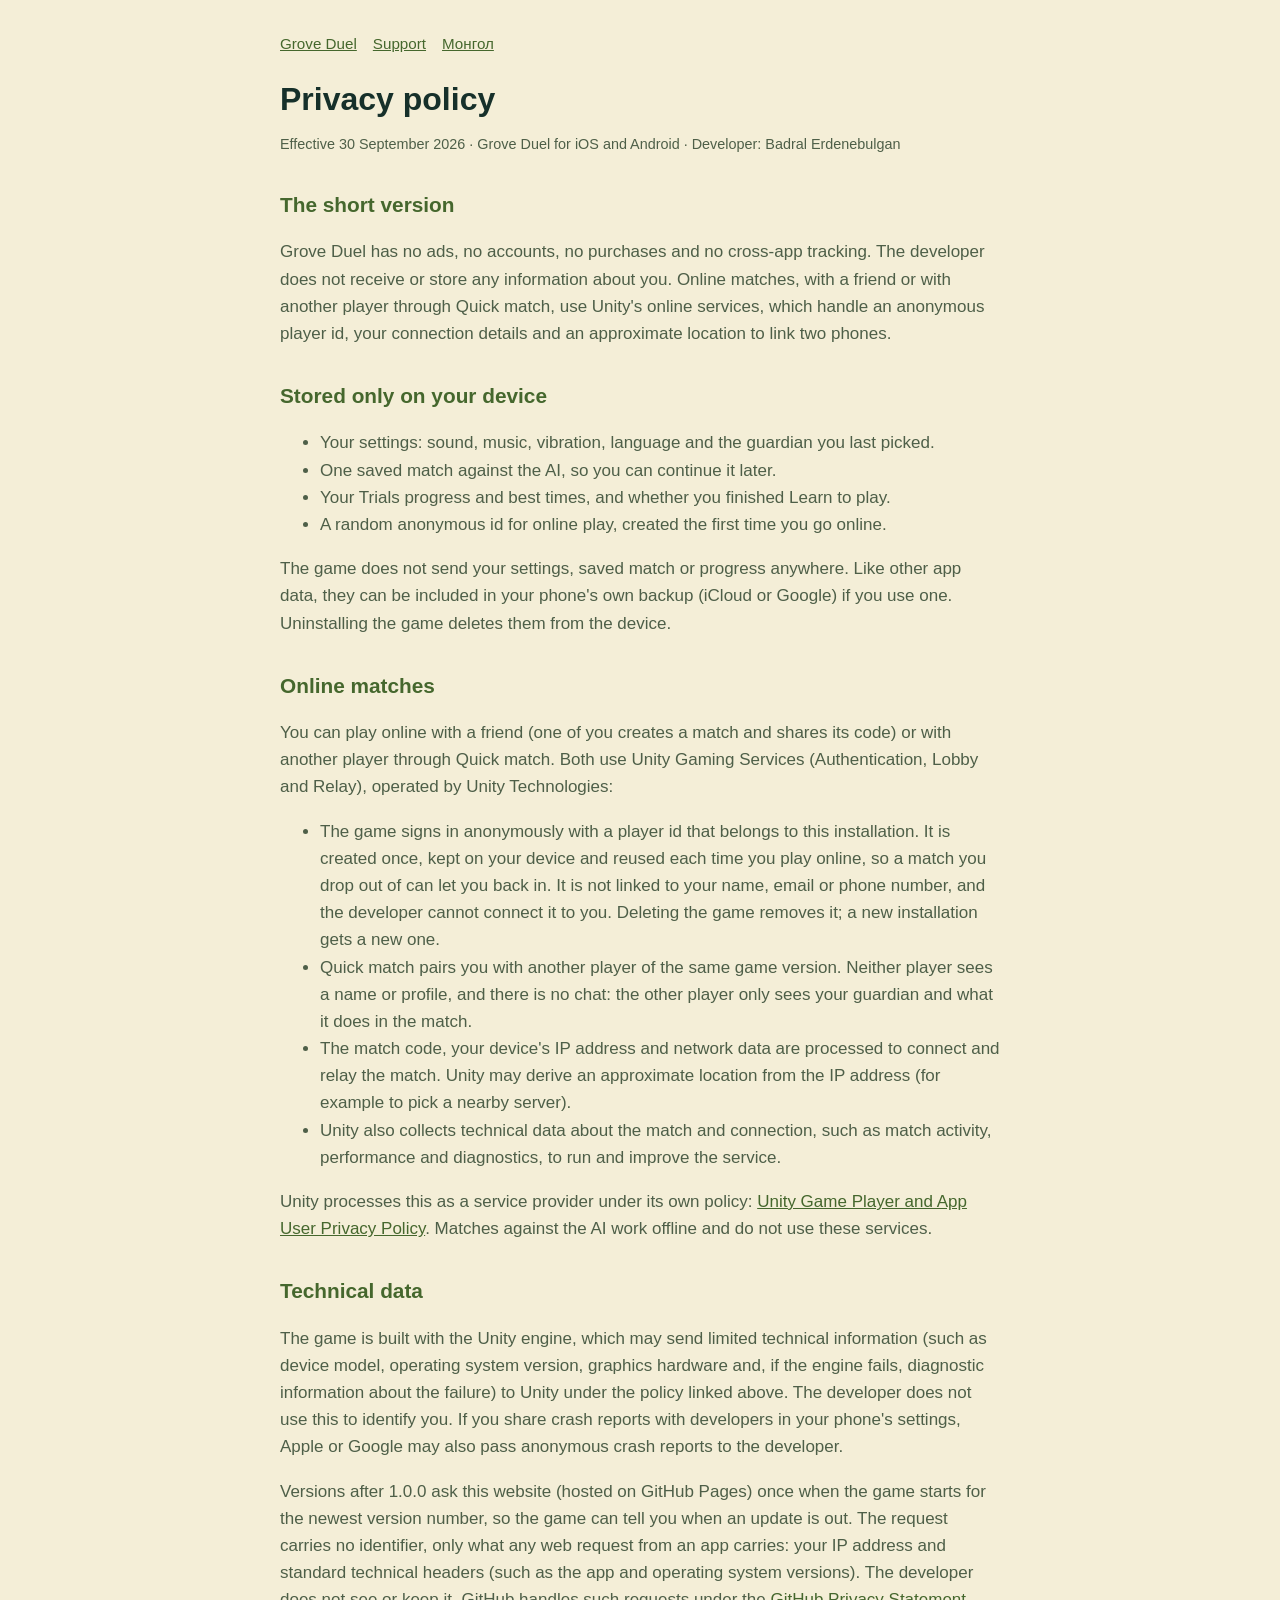
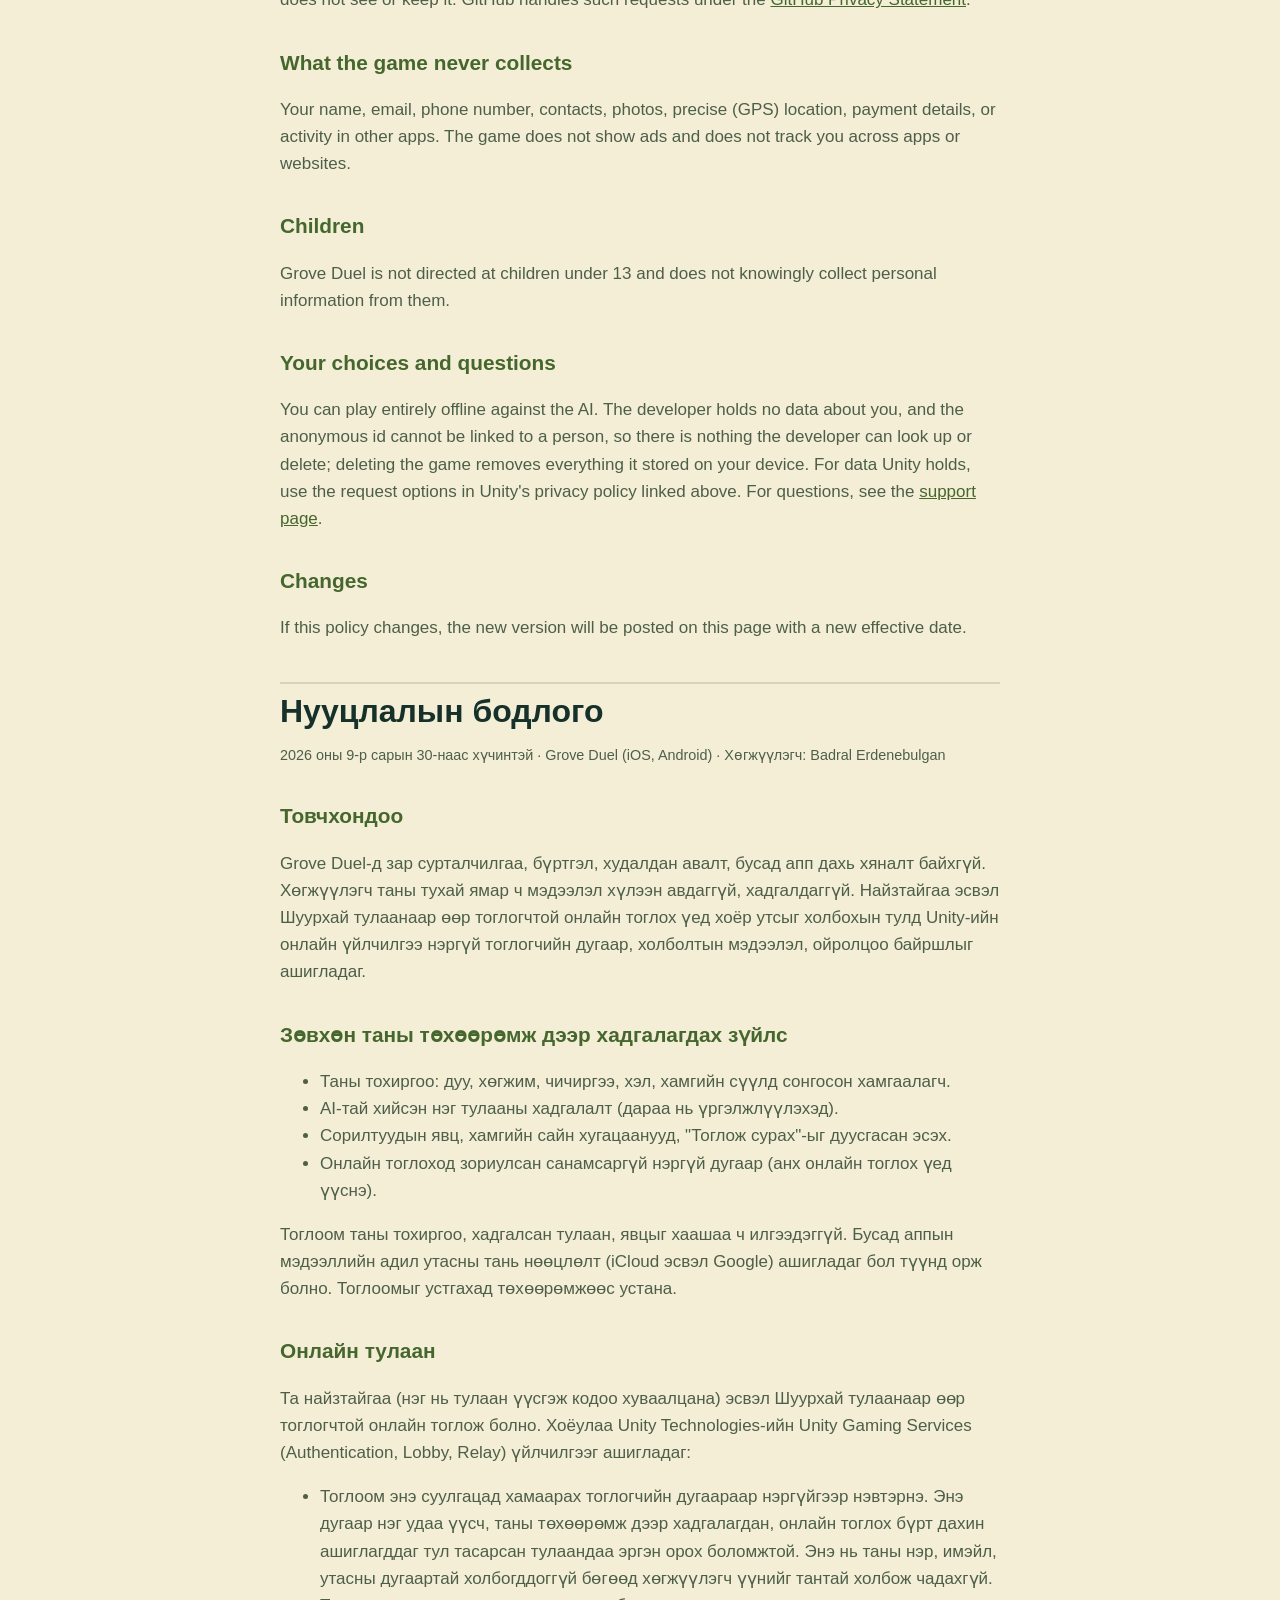
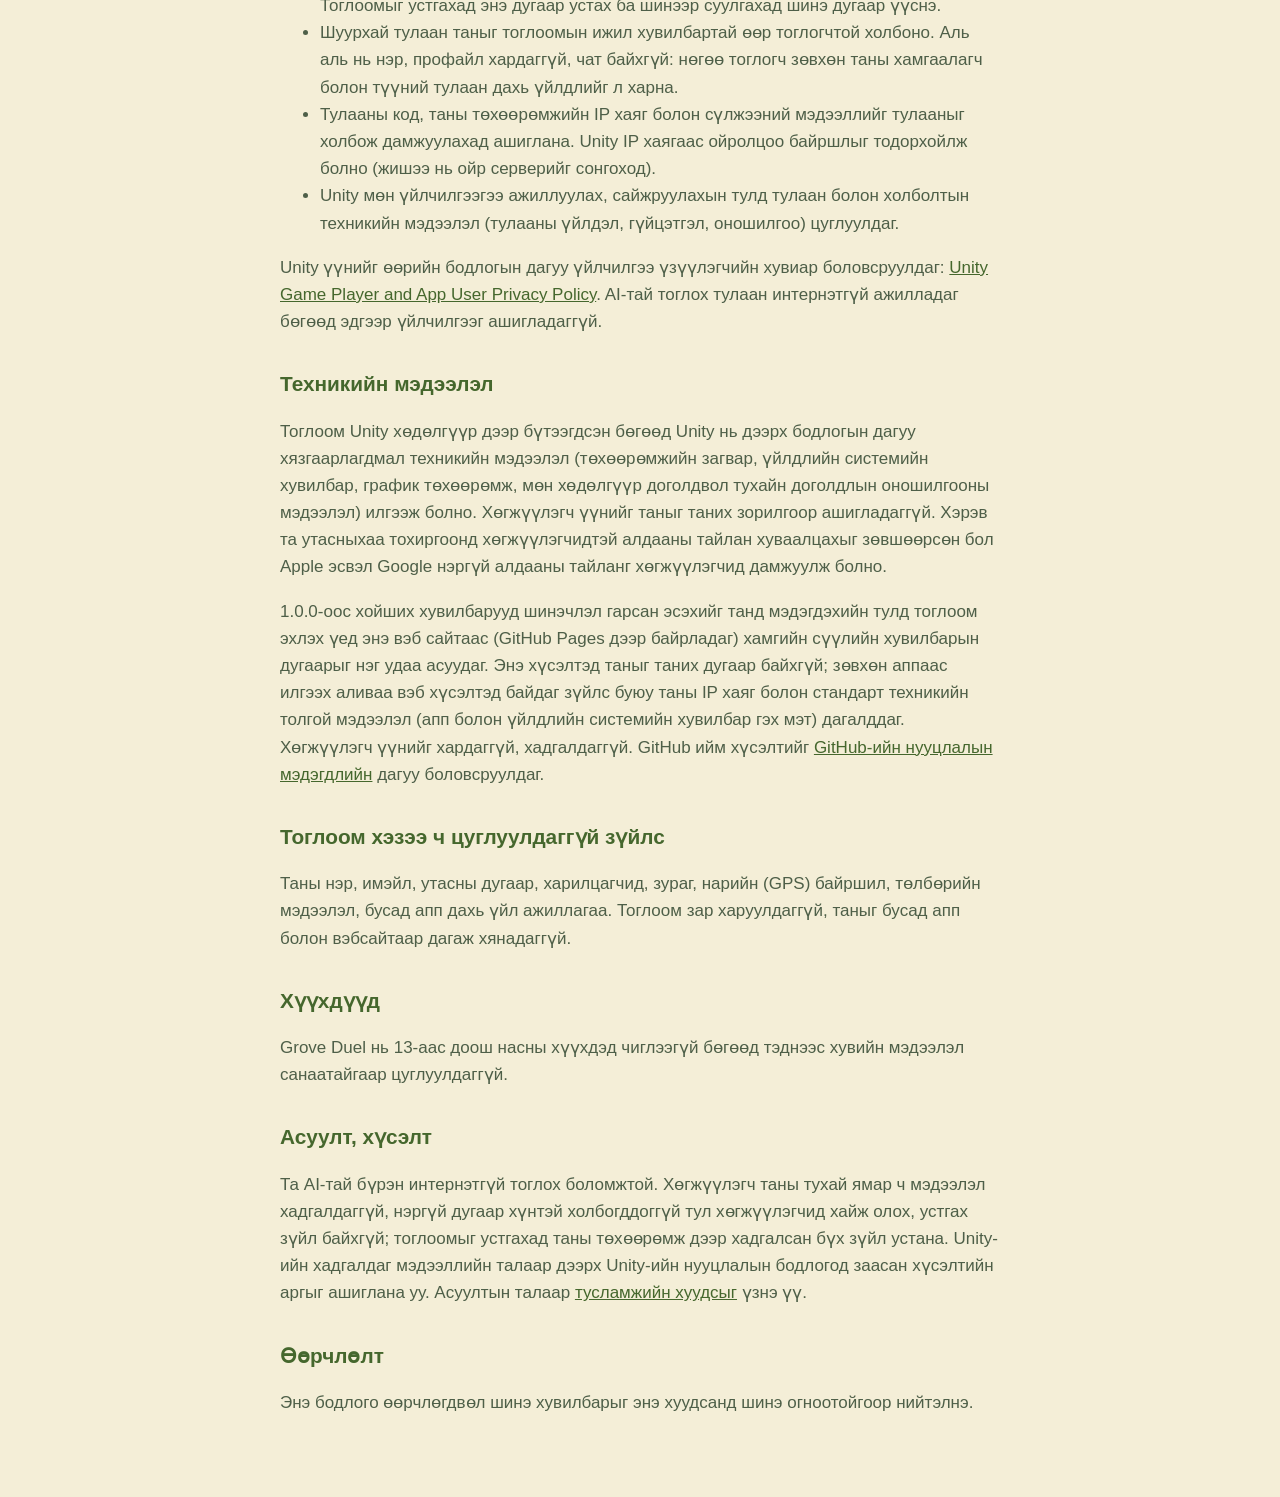
==== commit f7acffea: "Update Grove Duel pages Co-Authored-By: Claude Opus 5.5 <noreply@anthropic.com>" ====
--- a/privacy.html
+++ b/privacy.html
@@ -36,7 +36,7 @@
 
 <h2>Technical data</h2>
 <p>The game is built with the Unity engine, which may send limited technical information (such as device model, operating system version, graphics hardware and, if the engine fails, diagnostic information about the failure) to Unity under the policy linked above. The developer does not use this to identify you. If you share crash reports with developers in your phone's settings, Apple or Google may also pass anonymous crash reports to the developer.</p>
-<p>Versions after 1.0.0 ask this website (hosted on GitHub Pages) once when the game starts for the newest version number, so the game can tell you when an update is out. The request contains nothing about you or your device beyond what any web request carries (your IP address), and the developer does not see or keep it. GitHub handles such requests under the <a href="https://docs.github.com/en/site-policy/privacy-policies/github-general-privacy-statement">GitHub Privacy Statement</a>.</p>
+<p>Versions after 1.0.0 ask this website (hosted on GitHub Pages) once when the game starts for the newest version number, so the game can tell you when an update is out. The request carries no identifier, only what any web request from an app carries: your IP address and standard technical headers (such as the app and operating system versions). The developer does not see or keep it. GitHub handles such requests under the <a href="https://docs.github.com/en/site-policy/privacy-policies/github-general-privacy-statement">GitHub Privacy Statement</a>.</p>
 
 <h2>What the game never collects</h2>
 <p>Your name, email, phone number, contacts, photos, precise (GPS) location, payment details, or activity in other apps. The game does not show ads and does not track you across apps or websites.</p>
@@ -78,7 +78,7 @@
 
 <h2>Техникийн мэдээлэл</h2>
 <p>Тоглоом Unity хөдөлгүүр дээр бүтээгдсэн бөгөөд Unity нь дээрх бодлогын дагуу хязгаарлагдмал техникийн мэдээлэл (төхөөрөмжийн загвар, үйлдлийн системийн хувилбар, график төхөөрөмж, мөн хөдөлгүүр доголдвол тухайн доголдлын оношилгооны мэдээлэл) илгээж болно. Хөгжүүлэгч үүнийг таныг таних зорилгоор ашигладаггүй. Хэрэв та утасныхаа тохиргоонд хөгжүүлэгчидтэй алдааны тайлан хуваалцахыг зөвшөөрсөн бол Apple эсвэл Google нэргүй алдааны тайланг хөгжүүлэгчид дамжуулж болно.</p>
-<p>1.0.0-оос хойших хувилбарууд шинэчлэл гарсан эсэхийг танд мэдэгдэхийн тулд тоглоом эхлэх үед энэ вэб сайтаас (GitHub Pages дээр байрладаг) хамгийн сүүлийн хувилбарын дугаарыг нэг удаа асуудаг. Энэ хүсэлтэд аливаа вэб хүсэлтэд байдаг зүйлээс (таны IP хаяг) өөр таны болон төхөөрөмжийн тухай мэдээлэл байхгүй бөгөөд хөгжүүлэгч үүнийг хардаггүй, хадгалдаггүй. GitHub ийм хүсэлтийг <a href="https://docs.github.com/en/site-policy/privacy-policies/github-general-privacy-statement">GitHub-ийн нууцлалын мэдэгдлийн</a> дагуу боловсруулдаг.</p>
+<p>1.0.0-оос хойших хувилбарууд шинэчлэл гарсан эсэхийг танд мэдэгдэхийн тулд тоглоом эхлэх үед энэ вэб сайтаас (GitHub Pages дээр байрладаг) хамгийн сүүлийн хувилбарын дугаарыг нэг удаа асуудаг. Энэ хүсэлтэд таныг таних дугаар байхгүй; зөвхөн аппаас илгээх аливаа вэб хүсэлтэд байдаг зүйлс буюу таны IP хаяг болон стандарт техникийн толгой мэдээлэл (апп болон үйлдлийн системийн хувилбар гэх мэт) дагалддаг. Хөгжүүлэгч үүнийг хардаггүй, хадгалдаггүй. GitHub ийм хүсэлтийг <a href="https://docs.github.com/en/site-policy/privacy-policies/github-general-privacy-statement">GitHub-ийн нууцлалын мэдэгдлийн</a> дагуу боловсруулдаг.</p>
 
 <h2>Тоглоом хэзээ ч цуглуулдаггүй зүйлс</h2>
 <p>Таны нэр, имэйл, утасны дугаар, харилцагчид, зураг, нарийн (GPS) байршил, төлбөрийн мэдээлэл, бусад апп дахь үйл ажиллагаа. Тоглоом зар харуулдаггүй, таныг бусад апп болон вэбсайтаар дагаж хянадаггүй.</p>
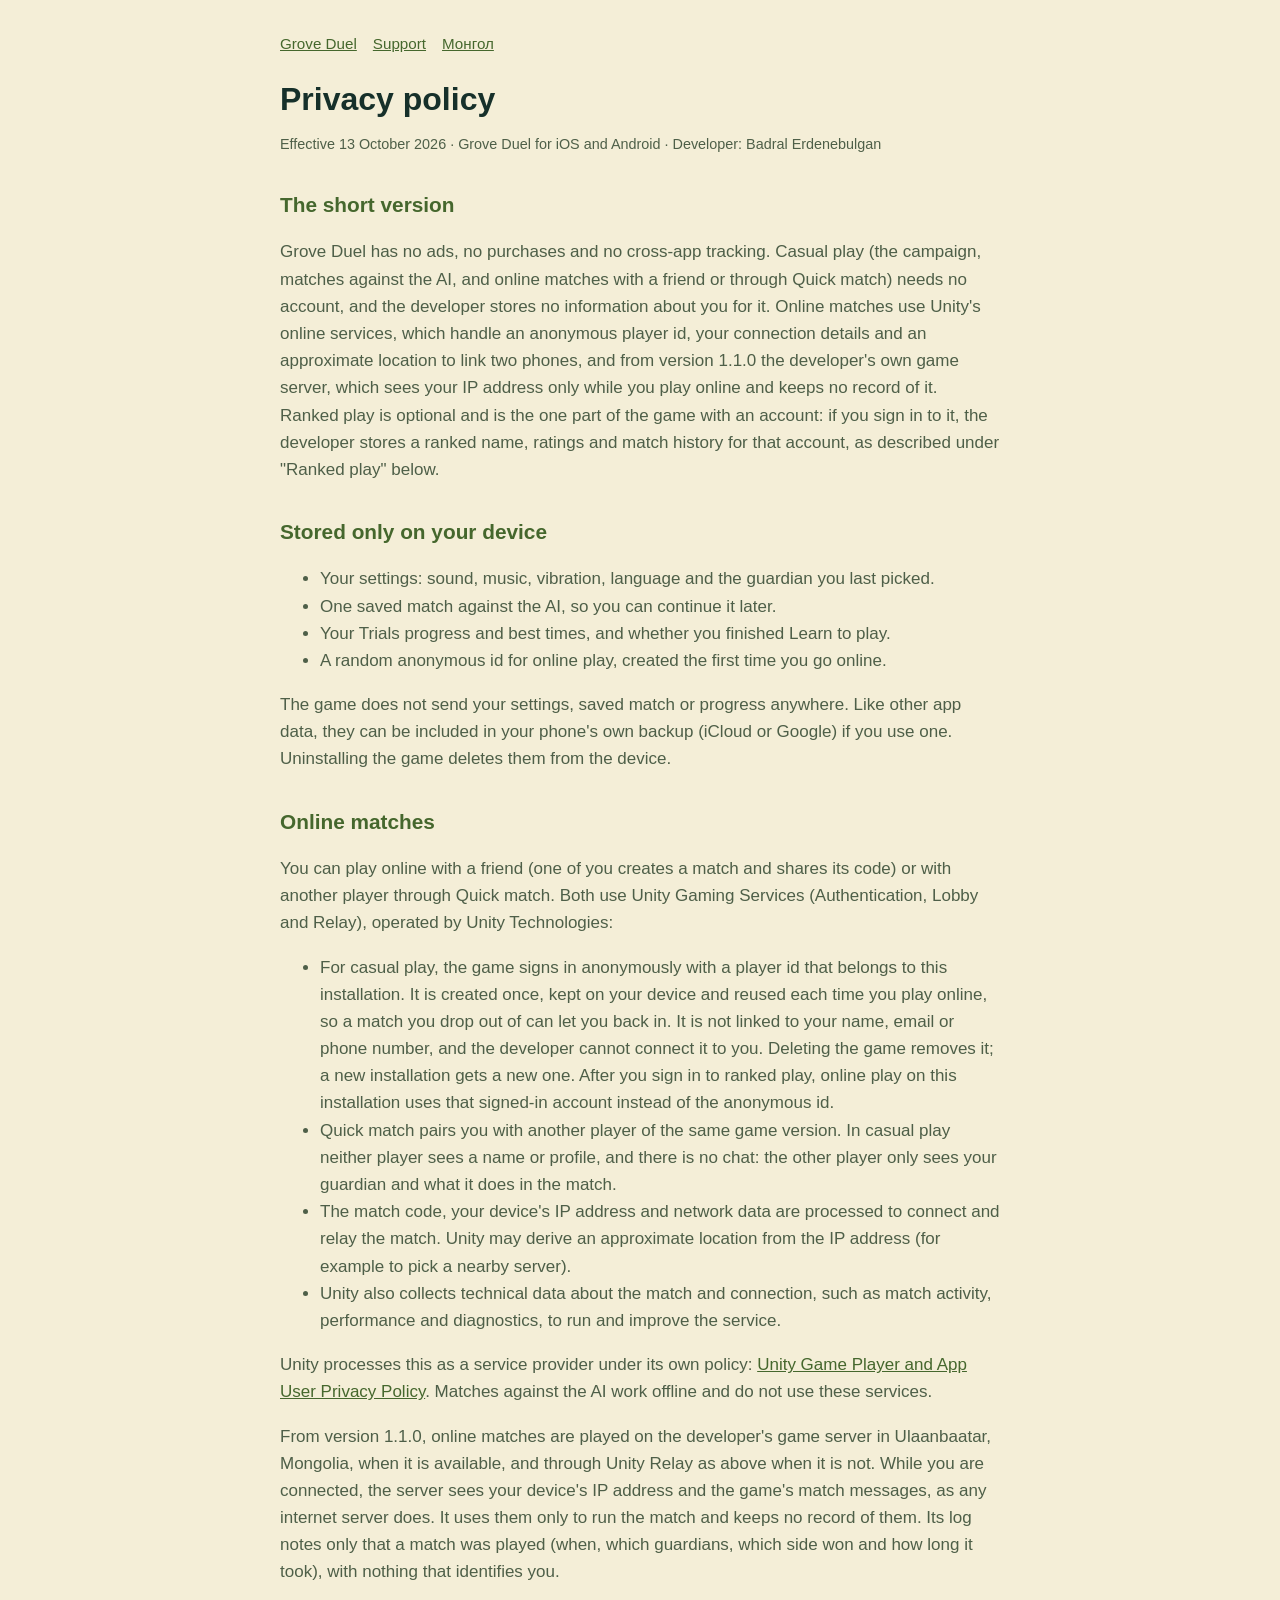
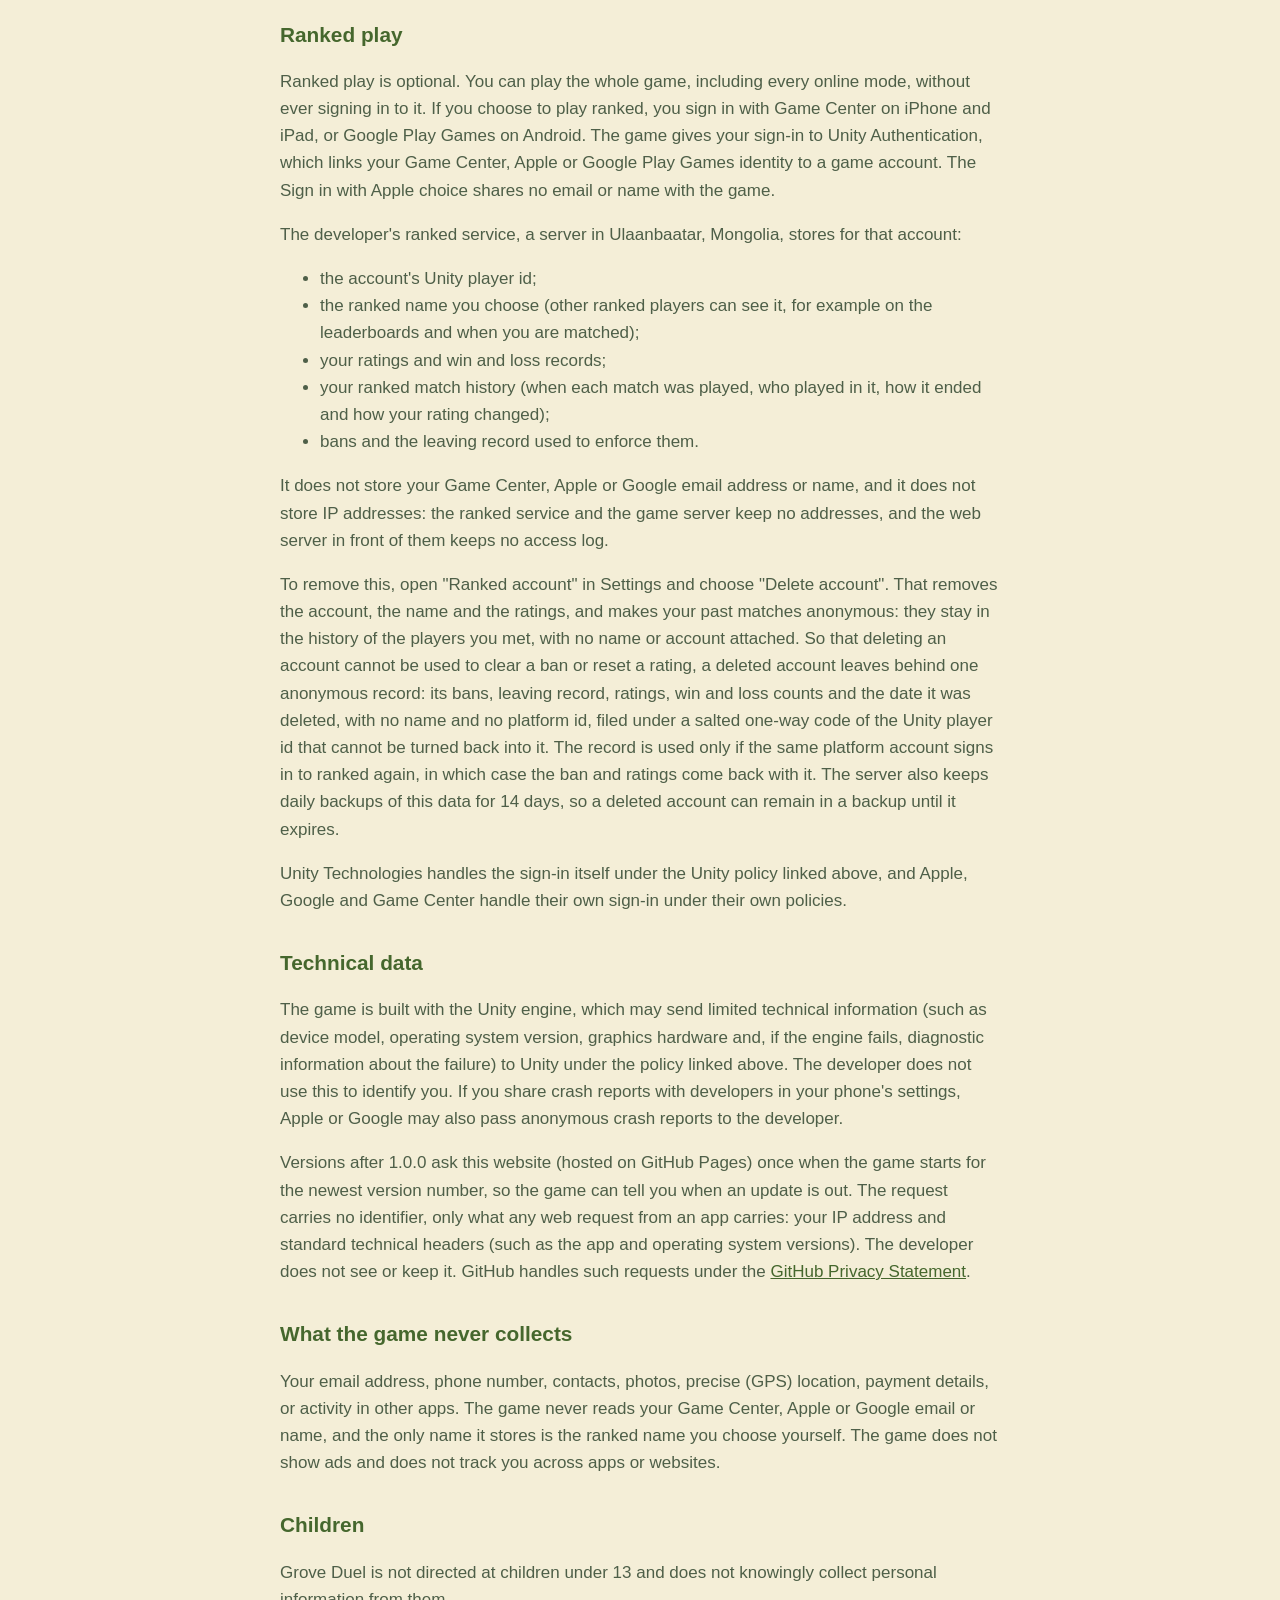
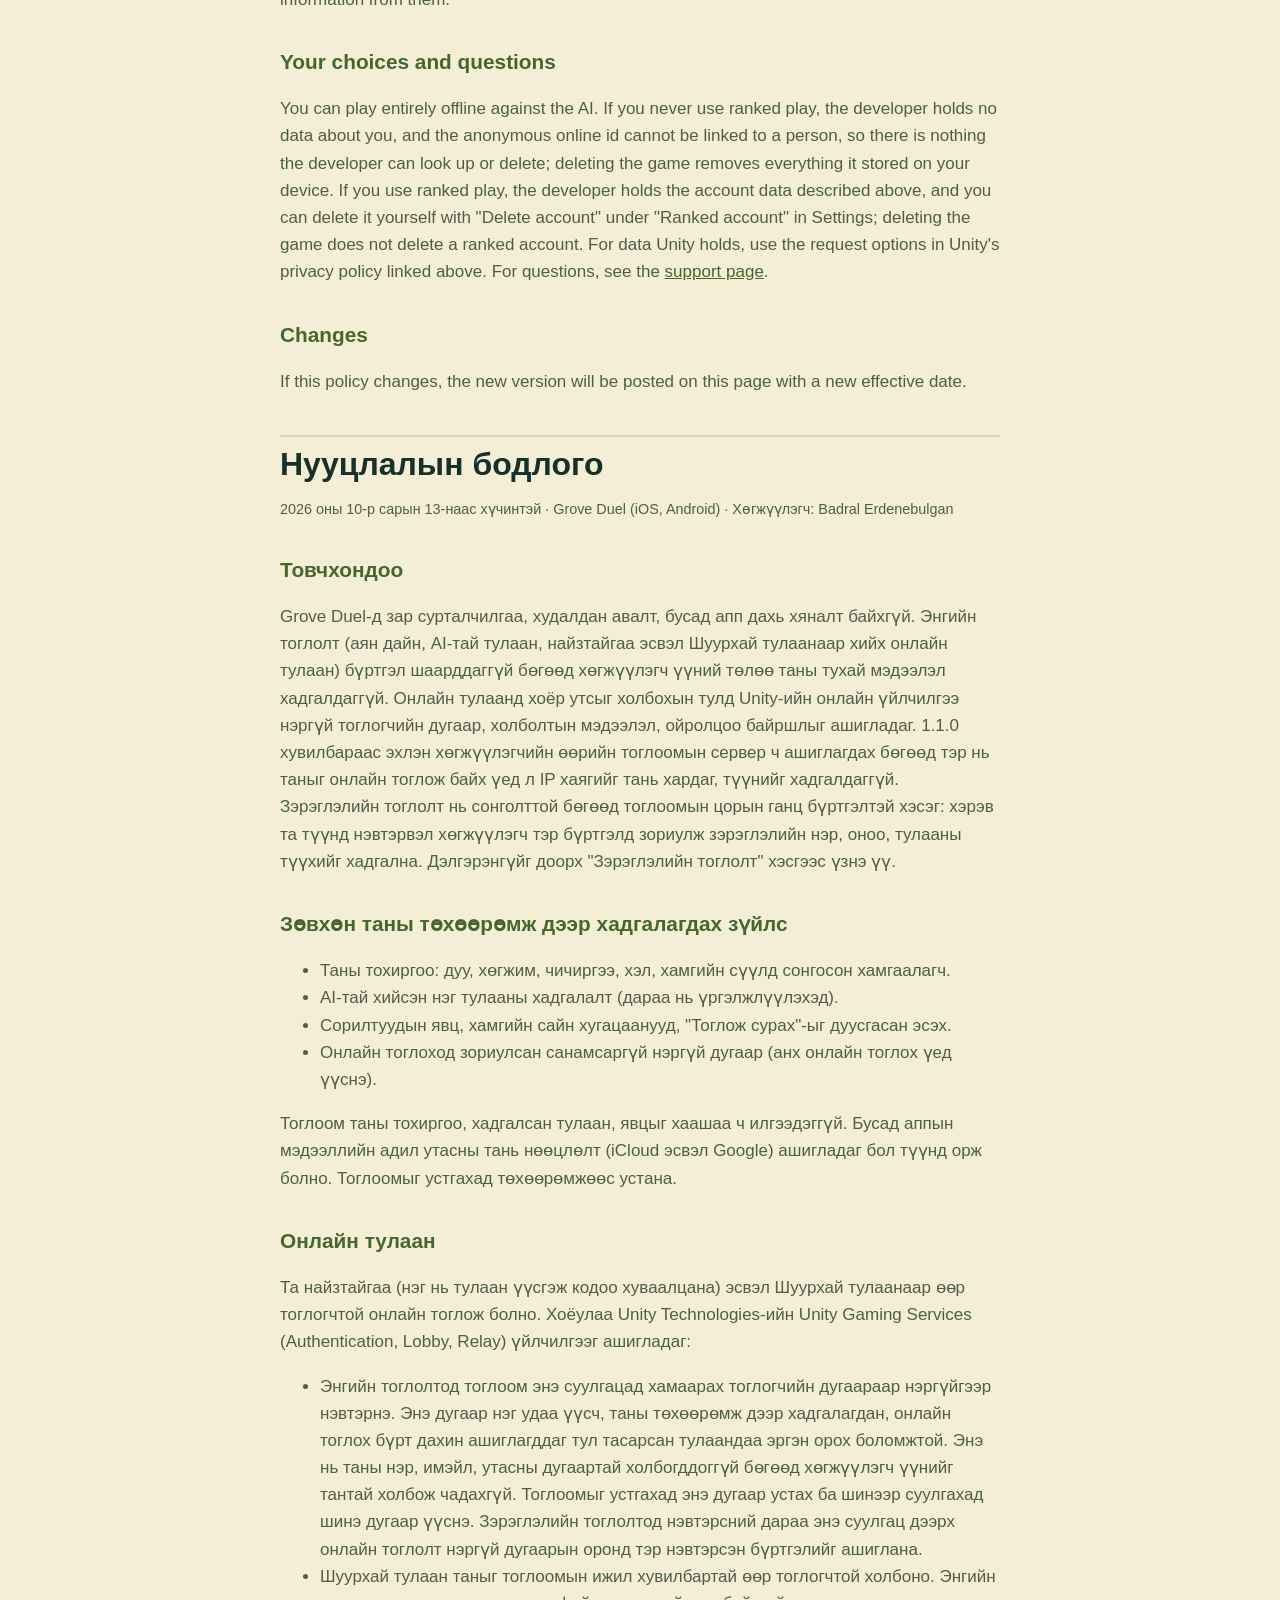
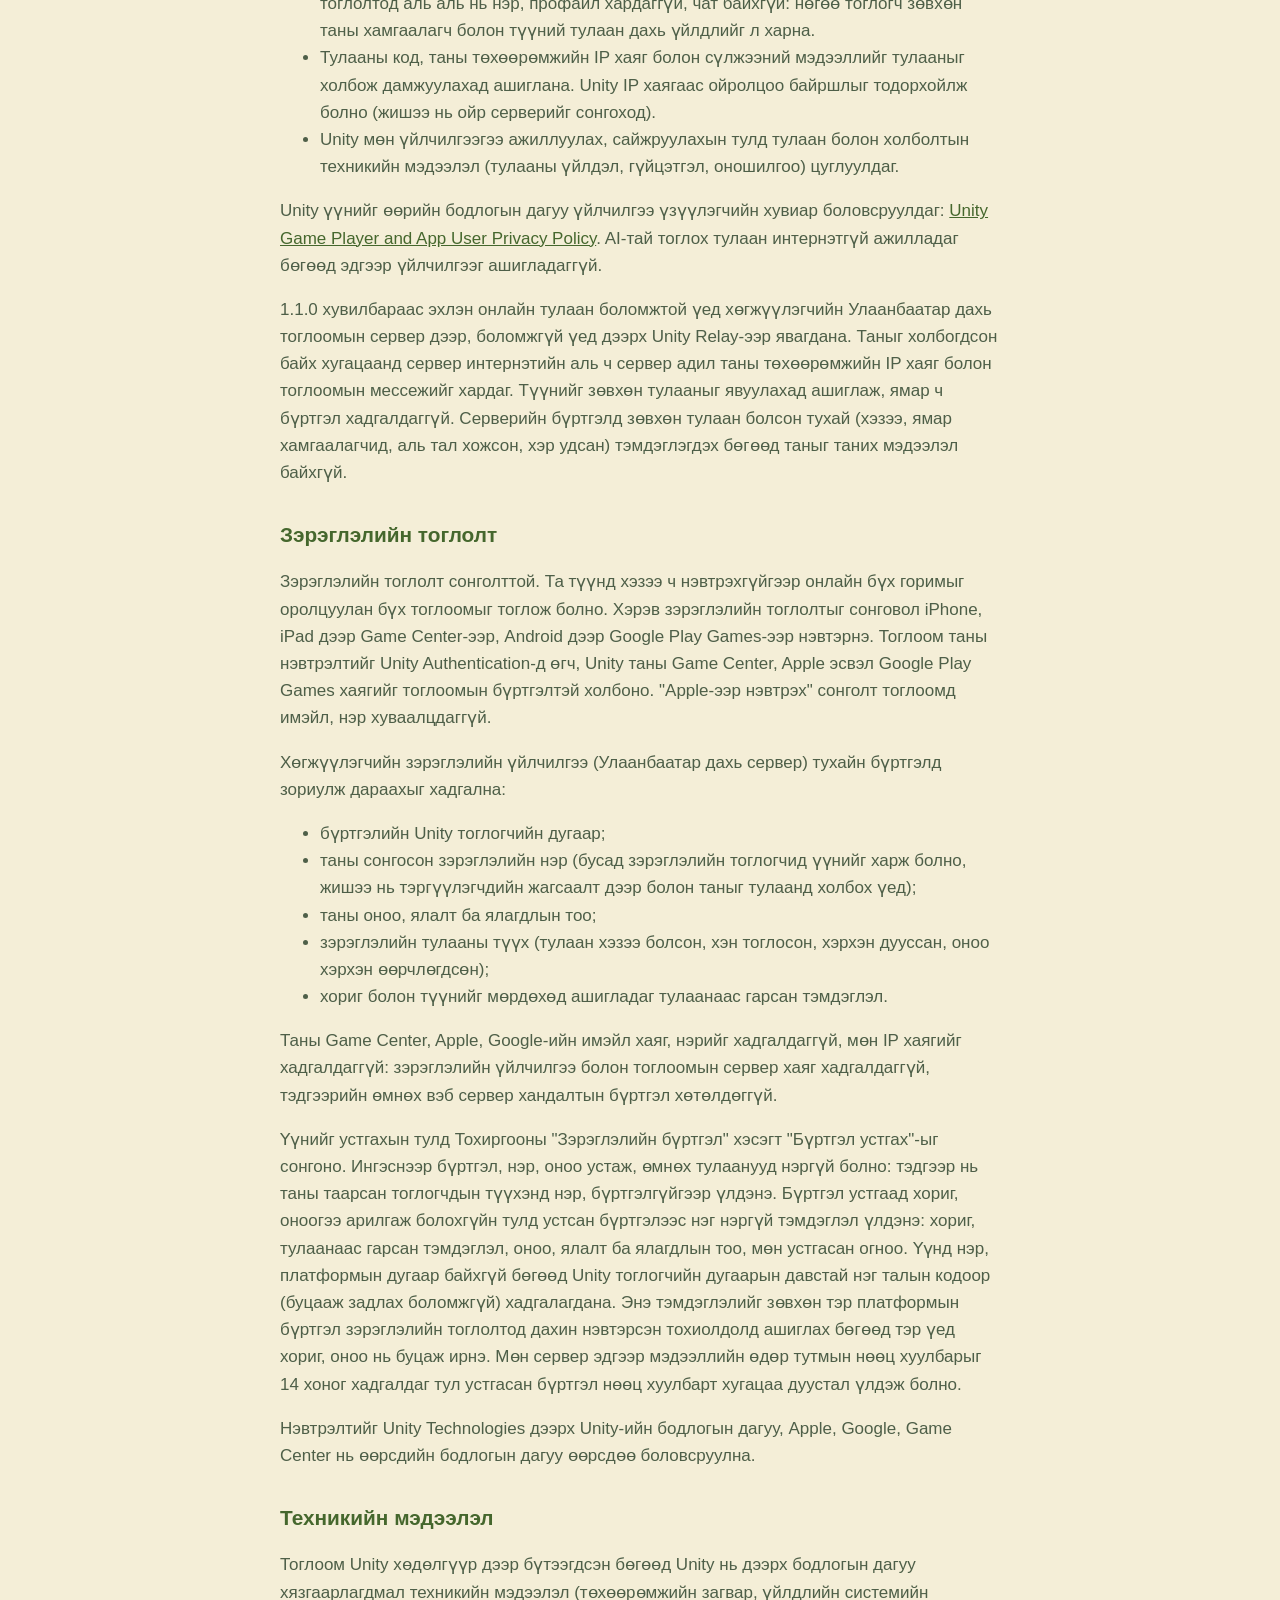
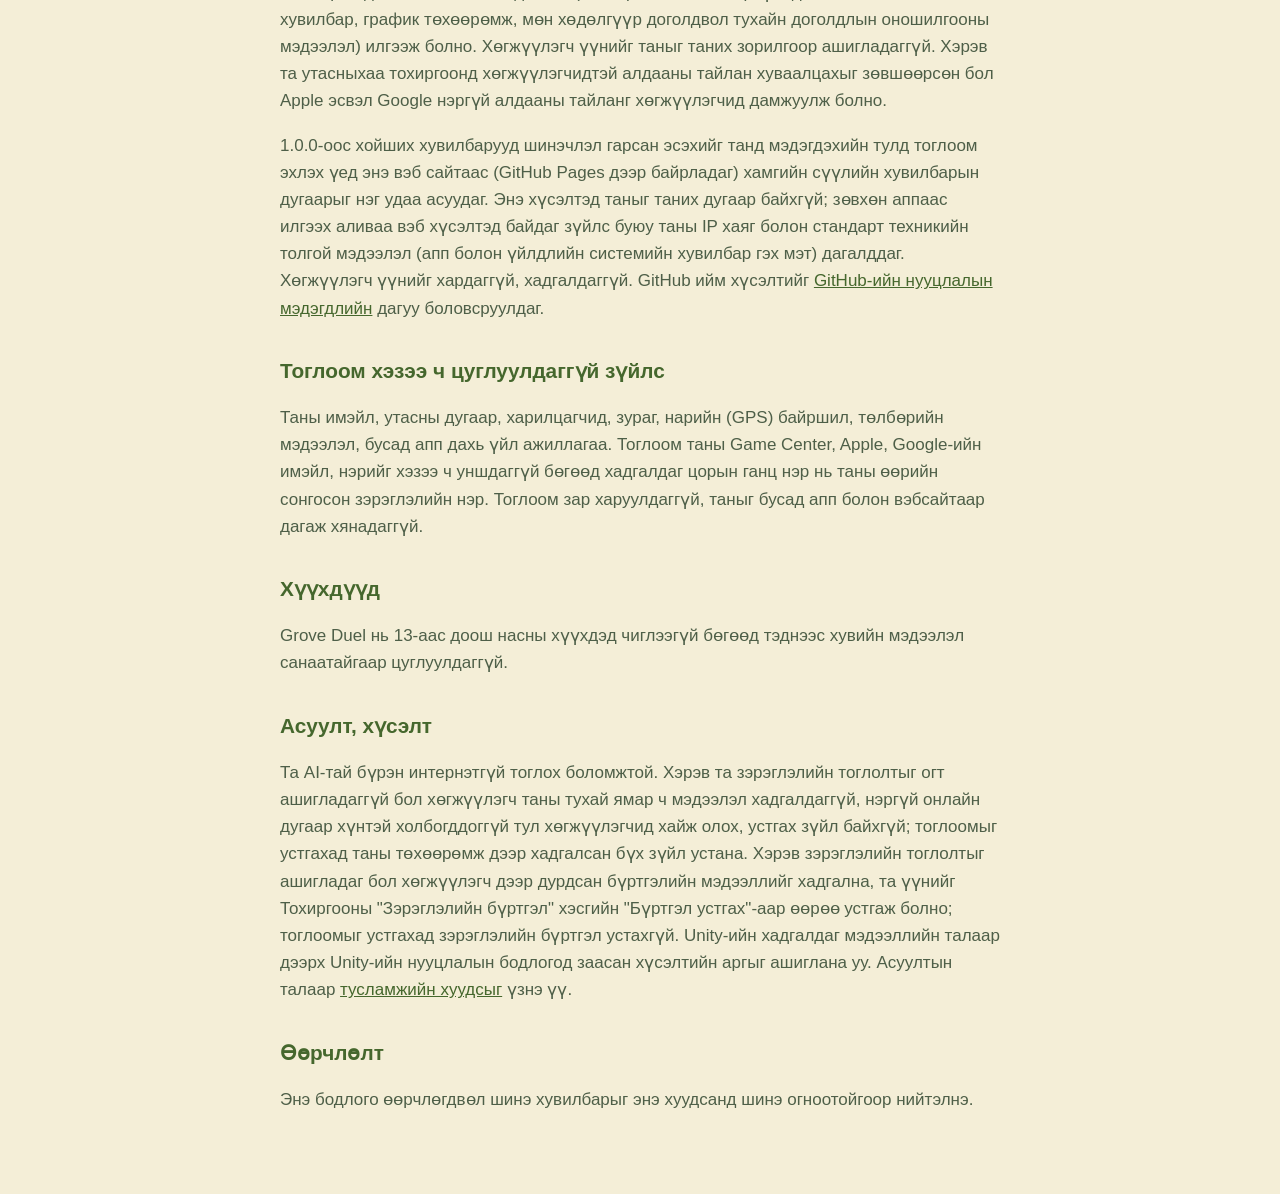
==== commit 4935f296: "Update Grove Duel pages Co-Authored-By: Claude Opus 5.5 <noreply@anthropic.com>" ====
--- a/privacy.html
+++ b/privacy.html
@@ -10,10 +10,10 @@
 <main>
 <nav><a href="index.html">Grove Duel</a><a href="support.html">Support</a><a href="#mn">Монгол</a></nav>
 <h1>Privacy policy</h1>
-<p class="small">Effective 30 September 2026 · Grove Duel for iOS and Android · Developer: Badral Erdenebulgan</p>
+<p class="small">Effective 13 October 2026 · Grove Duel for iOS and Android · Developer: Badral Erdenebulgan</p>
 
 <h2>The short version</h2>
-<p>Grove Duel has no ads, no accounts, no purchases and no cross-app tracking. The developer does not receive or store any information about you. Online matches, with a friend or with another player through Quick match, use Unity's online services, which handle an anonymous player id, your connection details and an approximate location to link two phones.</p>
+<p>Grove Duel has no ads, no purchases and no cross-app tracking. Casual play (the campaign, matches against the AI, and online matches with a friend or through Quick match) needs no account, and the developer stores no information about you for it. Online matches use Unity's online services, which handle an anonymous player id, your connection details and an approximate location to link two phones, and from version 1.1.0 the developer's own game server, which sees your IP address only while you play online and keeps no record of it. Ranked play is optional and is the one part of the game with an account: if you sign in to it, the developer stores a ranked name, ratings and match history for that account, as described under "Ranked play" below.</p>
 
 <h2>Stored only on your device</h2>
 <ul>
@@ -27,35 +27,50 @@
 <h2>Online matches</h2>
 <p>You can play online with a friend (one of you creates a match and shares its code) or with another player through Quick match. Both use Unity Gaming Services (Authentication, Lobby and Relay), operated by Unity Technologies:</p>
 <ul>
-<li>The game signs in anonymously with a player id that belongs to this installation. It is created once, kept on your device and reused each time you play online, so a match you drop out of can let you back in. It is not linked to your name, email or phone number, and the developer cannot connect it to you. Deleting the game removes it; a new installation gets a new one.</li>
-<li>Quick match pairs you with another player of the same game version. Neither player sees a name or profile, and there is no chat: the other player only sees your guardian and what it does in the match.</li>
+<li>For casual play, the game signs in anonymously with a player id that belongs to this installation. It is created once, kept on your device and reused each time you play online, so a match you drop out of can let you back in. It is not linked to your name, email or phone number, and the developer cannot connect it to you. Deleting the game removes it; a new installation gets a new one. After you sign in to ranked play, online play on this installation uses that signed-in account instead of the anonymous id.</li>
+<li>Quick match pairs you with another player of the same game version. In casual play neither player sees a name or profile, and there is no chat: the other player only sees your guardian and what it does in the match.</li>
 <li>The match code, your device's IP address and network data are processed to connect and relay the match. Unity may derive an approximate location from the IP address (for example to pick a nearby server).</li>
 <li>Unity also collects technical data about the match and connection, such as match activity, performance and diagnostics, to run and improve the service.</li>
 </ul>
 <p>Unity processes this as a service provider under its own policy: <a href="https://unity.com/legal/game-player-and-app-user-privacy-policy">Unity Game Player and App User Privacy Policy</a>. Matches against the AI work offline and do not use these services.</p>
+<p>From version 1.1.0, online matches are played on the developer's game server in Ulaanbaatar, Mongolia, when it is available, and through Unity Relay as above when it is not. While you are connected, the server sees your device's IP address and the game's match messages, as any internet server does. It uses them only to run the match and keeps no record of them. Its log notes only that a match was played (when, which guardians, which side won and how long it took), with nothing that identifies you.</p>
+
+<h2>Ranked play</h2>
+<p>Ranked play is optional. You can play the whole game, including every online mode, without ever signing in to it. If you choose to play ranked, you sign in with Game Center on iPhone and iPad, or Google Play Games on Android. The game gives your sign-in to Unity Authentication, which links your Game Center, Apple or Google Play Games identity to a game account. The Sign in with Apple choice shares no email or name with the game.</p>
+<p>The developer's ranked service, a server in Ulaanbaatar, Mongolia, stores for that account:</p>
+<ul>
+<li>the account's Unity player id;</li>
+<li>the ranked name you choose (other ranked players can see it, for example on the leaderboards and when you are matched);</li>
+<li>your ratings and win and loss records;</li>
+<li>your ranked match history (when each match was played, who played in it, how it ended and how your rating changed);</li>
+<li>bans and the leaving record used to enforce them.</li>
+</ul>
+<p>It does not store your Game Center, Apple or Google email address or name, and it does not store IP addresses: the ranked service and the game server keep no addresses, and the web server in front of them keeps no access log.</p>
+<p>To remove this, open "Ranked account" in Settings and choose "Delete account". That removes the account, the name and the ratings, and makes your past matches anonymous: they stay in the history of the players you met, with no name or account attached. So that deleting an account cannot be used to clear a ban or reset a rating, a deleted account leaves behind one anonymous record: its bans, leaving record, ratings, win and loss counts and the date it was deleted, with no name and no platform id, filed under a salted one-way code of the Unity player id that cannot be turned back into it. The record is used only if the same platform account signs in to ranked again, in which case the ban and ratings come back with it. The server also keeps daily backups of this data for 14 days, so a deleted account can remain in a backup until it expires.</p>
+<p>Unity Technologies handles the sign-in itself under the Unity policy linked above, and Apple, Google and Game Center handle their own sign-in under their own policies.</p>
 
 <h2>Technical data</h2>
 <p>The game is built with the Unity engine, which may send limited technical information (such as device model, operating system version, graphics hardware and, if the engine fails, diagnostic information about the failure) to Unity under the policy linked above. The developer does not use this to identify you. If you share crash reports with developers in your phone's settings, Apple or Google may also pass anonymous crash reports to the developer.</p>
 <p>Versions after 1.0.0 ask this website (hosted on GitHub Pages) once when the game starts for the newest version number, so the game can tell you when an update is out. The request carries no identifier, only what any web request from an app carries: your IP address and standard technical headers (such as the app and operating system versions). The developer does not see or keep it. GitHub handles such requests under the <a href="https://docs.github.com/en/site-policy/privacy-policies/github-general-privacy-statement">GitHub Privacy Statement</a>.</p>
 
 <h2>What the game never collects</h2>
-<p>Your name, email, phone number, contacts, photos, precise (GPS) location, payment details, or activity in other apps. The game does not show ads and does not track you across apps or websites.</p>
+<p>Your email address, phone number, contacts, photos, precise (GPS) location, payment details, or activity in other apps. The game never reads your Game Center, Apple or Google email or name, and the only name it stores is the ranked name you choose yourself. The game does not show ads and does not track you across apps or websites.</p>
 
 <h2>Children</h2>
 <p>Grove Duel is not directed at children under 13 and does not knowingly collect personal information from them.</p>
 
 <h2>Your choices and questions</h2>
-<p>You can play entirely offline against the AI. The developer holds no data about you, and the anonymous id cannot be linked to a person, so there is nothing the developer can look up or delete; deleting the game removes everything it stored on your device. For data Unity holds, use the request options in Unity's privacy policy linked above. For questions, see the <a href="support.html">support page</a>.</p>
+<p>You can play entirely offline against the AI. If you never use ranked play, the developer holds no data about you, and the anonymous online id cannot be linked to a person, so there is nothing the developer can look up or delete; deleting the game removes everything it stored on your device. If you use ranked play, the developer holds the account data described above, and you can delete it yourself with "Delete account" under "Ranked account" in Settings; deleting the game does not delete a ranked account. For data Unity holds, use the request options in Unity's privacy policy linked above. For questions, see the <a href="support.html">support page</a>.</p>
 
 <h2>Changes</h2>
 <p>If this policy changes, the new version will be posted on this page with a new effective date.</p>
 
 <section class="lang" id="mn" lang="mn">
 <h1>Нууцлалын бодлого</h1>
-<p class="small">2026 оны 9-р сарын 30-наас хүчинтэй · Grove Duel (iOS, Android) · Хөгжүүлэгч: Badral Erdenebulgan</p>
+<p class="small">2026 оны 10-р сарын 13-наас хүчинтэй · Grove Duel (iOS, Android) · Хөгжүүлэгч: Badral Erdenebulgan</p>
 
 <h2>Товчхондоо</h2>
-<p>Grove Duel-д зар сурталчилгаа, бүртгэл, худалдан авалт, бусад апп дахь хяналт байхгүй. Хөгжүүлэгч таны тухай ямар ч мэдээлэл хүлээн авдаггүй, хадгалдаггүй. Найзтайгаа эсвэл Шуурхай тулаанаар өөр тоглогчтой онлайн тоглох үед хоёр утсыг холбохын тулд Unity-ийн онлайн үйлчилгээ нэргүй тоглогчийн дугаар, холболтын мэдээлэл, ойролцоо байршлыг ашигладаг.</p>
+<p>Grove Duel-д зар сурталчилгаа, худалдан авалт, бусад апп дахь хяналт байхгүй. Энгийн тоглолт (аян дайн, AI-тай тулаан, найзтайгаа эсвэл Шуурхай тулаанаар хийх онлайн тулаан) бүртгэл шаарддаггүй бөгөөд хөгжүүлэгч үүний төлөө таны тухай мэдээлэл хадгалдаггүй. Онлайн тулаанд хоёр утсыг холбохын тулд Unity-ийн онлайн үйлчилгээ нэргүй тоглогчийн дугаар, холболтын мэдээлэл, ойролцоо байршлыг ашигладаг. 1.1.0 хувилбараас эхлэн хөгжүүлэгчийн өөрийн тоглоомын сервер ч ашиглагдах бөгөөд тэр нь таныг онлайн тоглож байх үед л IP хаягийг тань хардаг, түүнийг хадгалдаггүй. Зэрэглэлийн тоглолт нь сонголттой бөгөөд тоглоомын цорын ганц бүртгэлтэй хэсэг: хэрэв та түүнд нэвтэрвэл хөгжүүлэгч тэр бүртгэлд зориулж зэрэглэлийн нэр, оноо, тулааны түүхийг хадгална. Дэлгэрэнгүйг доорх "Зэрэглэлийн тоглолт" хэсгээс үзнэ үү.</p>
 
 <h2>Зөвхөн таны төхөөрөмж дээр хадгалагдах зүйлс</h2>
 <ul>
@@ -69,25 +84,40 @@
 <h2>Онлайн тулаан</h2>
 <p>Та найзтайгаа (нэг нь тулаан үүсгэж кодоо хуваалцана) эсвэл Шуурхай тулаанаар өөр тоглогчтой онлайн тоглож болно. Хоёулаа Unity Technologies-ийн Unity Gaming Services (Authentication, Lobby, Relay) үйлчилгээг ашигладаг:</p>
 <ul>
-<li>Тоглоом энэ суулгацад хамаарах тоглогчийн дугаараар нэргүйгээр нэвтэрнэ. Энэ дугаар нэг удаа үүсч, таны төхөөрөмж дээр хадгалагдан, онлайн тоглох бүрт дахин ашиглагддаг тул тасарсан тулаандаа эргэн орох боломжтой. Энэ нь таны нэр, имэйл, утасны дугаартай холбогддоггүй бөгөөд хөгжүүлэгч үүнийг тантай холбож чадахгүй. Тоглоомыг устгахад энэ дугаар устах ба шинээр суулгахад шинэ дугаар үүснэ.</li>
-<li>Шуурхай тулаан таныг тоглоомын ижил хувилбартай өөр тоглогчтой холбоно. Аль аль нь нэр, профайл хардаггүй, чат байхгүй: нөгөө тоглогч зөвхөн таны хамгаалагч болон түүний тулаан дахь үйлдлийг л харна.</li>
+<li>Энгийн тоглолтод тоглоом энэ суулгацад хамаарах тоглогчийн дугаараар нэргүйгээр нэвтэрнэ. Энэ дугаар нэг удаа үүсч, таны төхөөрөмж дээр хадгалагдан, онлайн тоглох бүрт дахин ашиглагддаг тул тасарсан тулаандаа эргэн орох боломжтой. Энэ нь таны нэр, имэйл, утасны дугаартай холбогддоггүй бөгөөд хөгжүүлэгч үүнийг тантай холбож чадахгүй. Тоглоомыг устгахад энэ дугаар устах ба шинээр суулгахад шинэ дугаар үүснэ. Зэрэглэлийн тоглолтод нэвтэрсний дараа энэ суулгац дээрх онлайн тоглолт нэргүй дугаарын оронд тэр нэвтэрсэн бүртгэлийг ашиглана.</li>
+<li>Шуурхай тулаан таныг тоглоомын ижил хувилбартай өөр тоглогчтой холбоно. Энгийн тоглолтод аль аль нь нэр, профайл хардаггүй, чат байхгүй: нөгөө тоглогч зөвхөн таны хамгаалагч болон түүний тулаан дахь үйлдлийг л харна.</li>
 <li>Тулааны код, таны төхөөрөмжийн IP хаяг болон сүлжээний мэдээллийг тулааныг холбож дамжуулахад ашиглана. Unity IP хаягаас ойролцоо байршлыг тодорхойлж болно (жишээ нь ойр серверийг сонгоход).</li>
 <li>Unity мөн үйлчилгээгээ ажиллуулах, сайжруулахын тулд тулаан болон холболтын техникийн мэдээлэл (тулааны үйлдэл, гүйцэтгэл, оношилгоо) цуглуулдаг.</li>
 </ul>
 <p>Unity үүнийг өөрийн бодлогын дагуу үйлчилгээ үзүүлэгчийн хувиар боловсруулдаг: <a href="https://unity.com/legal/game-player-and-app-user-privacy-policy">Unity Game Player and App User Privacy Policy</a>. AI-тай тоглох тулаан интернэтгүй ажилладаг бөгөөд эдгээр үйлчилгээг ашигладаггүй.</p>
+<p>1.1.0 хувилбараас эхлэн онлайн тулаан боломжтой үед хөгжүүлэгчийн Улаанбаатар дахь тоглоомын сервер дээр, боломжгүй үед дээрх Unity Relay-ээр явагдана. Таныг холбогдсон байх хугацаанд сервер интернэтийн аль ч сервер адил таны төхөөрөмжийн IP хаяг болон тоглоомын мессежийг хардаг. Түүнийг зөвхөн тулааныг явуулахад ашиглаж, ямар ч бүртгэл хадгалдаггүй. Серверийн бүртгэлд зөвхөн тулаан болсон тухай (хэзээ, ямар хамгаалагчид, аль тал хожсон, хэр удсан) тэмдэглэгдэх бөгөөд таныг таних мэдээлэл байхгүй.</p>
+
+<h2>Зэрэглэлийн тоглолт</h2>
+<p>Зэрэглэлийн тоглолт сонголттой. Та түүнд хэзээ ч нэвтрэхгүйгээр онлайн бүх горимыг оролцуулан бүх тоглоомыг тоглож болно. Хэрэв зэрэглэлийн тоглолтыг сонговол iPhone, iPad дээр Game Center-ээр, Android дээр Google Play Games-ээр нэвтэрнэ. Тоглоом таны нэвтрэлтийг Unity Authentication-д өгч, Unity таны Game Center, Apple эсвэл Google Play Games хаягийг тоглоомын бүртгэлтэй холбоно. "Apple-ээр нэвтрэх" сонголт тоглоомд имэйл, нэр хуваалцдаггүй.</p>
+<p>Хөгжүүлэгчийн зэрэглэлийн үйлчилгээ (Улаанбаатар дахь сервер) тухайн бүртгэлд зориулж дараахыг хадгална:</p>
+<ul>
+<li>бүртгэлийн Unity тоглогчийн дугаар;</li>
+<li>таны сонгосон зэрэглэлийн нэр (бусад зэрэглэлийн тоглогчид үүнийг харж болно, жишээ нь тэргүүлэгчдийн жагсаалт дээр болон таныг тулаанд холбох үед);</li>
+<li>таны оноо, ялалт ба ялагдлын тоо;</li>
+<li>зэрэглэлийн тулааны түүх (тулаан хэзээ болсон, хэн тоглосон, хэрхэн дууссан, оноо хэрхэн өөрчлөгдсөн);</li>
+<li>хориг болон түүнийг мөрдөхөд ашигладаг тулаанаас гарсан тэмдэглэл.</li>
+</ul>
+<p>Таны Game Center, Apple, Google-ийн имэйл хаяг, нэрийг хадгалдаггүй, мөн IP хаягийг хадгалдаггүй: зэрэглэлийн үйлчилгээ болон тоглоомын сервер хаяг хадгалдаггүй, тэдгээрийн өмнөх вэб сервер хандалтын бүртгэл хөтөлдөггүй.</p>
+<p>Үүнийг устгахын тулд Тохиргооны "Зэрэглэлийн бүртгэл" хэсэгт "Бүртгэл устгах"-ыг сонгоно. Ингэснээр бүртгэл, нэр, оноо устаж, өмнөх тулаанууд нэргүй болно: тэдгээр нь таны таарсан тоглогчдын түүхэнд нэр, бүртгэлгүйгээр үлдэнэ. Бүртгэл устгаад хориг, оноогээ арилгаж болохгүйн тулд устсан бүртгэлээс нэг нэргүй тэмдэглэл үлдэнэ: хориг, тулаанаас гарсан тэмдэглэл, оноо, ялалт ба ялагдлын тоо, мөн устгасан огноо. Үүнд нэр, платформын дугаар байхгүй бөгөөд Unity тоглогчийн дугаарын давстай нэг талын кодоор (буцааж задлах боломжгүй) хадгалагдана. Энэ тэмдэглэлийг зөвхөн тэр платформын бүртгэл зэрэглэлийн тоглолтод дахин нэвтэрсэн тохиолдолд ашиглах бөгөөд тэр үед хориг, оноо нь буцаж ирнэ. Мөн сервер эдгээр мэдээллийн өдөр тутмын нөөц хуулбарыг 14 хоног хадгалдаг тул устгасан бүртгэл нөөц хуулбарт хугацаа дуустал үлдэж болно.</p>
+<p>Нэвтрэлтийг Unity Technologies дээрх Unity-ийн бодлогын дагуу, Apple, Google, Game Center нь өөрсдийн бодлогын дагуу өөрсдөө боловсруулна.</p>
 
 <h2>Техникийн мэдээлэл</h2>
 <p>Тоглоом Unity хөдөлгүүр дээр бүтээгдсэн бөгөөд Unity нь дээрх бодлогын дагуу хязгаарлагдмал техникийн мэдээлэл (төхөөрөмжийн загвар, үйлдлийн системийн хувилбар, график төхөөрөмж, мөн хөдөлгүүр доголдвол тухайн доголдлын оношилгооны мэдээлэл) илгээж болно. Хөгжүүлэгч үүнийг таныг таних зорилгоор ашигладаггүй. Хэрэв та утасныхаа тохиргоонд хөгжүүлэгчидтэй алдааны тайлан хуваалцахыг зөвшөөрсөн бол Apple эсвэл Google нэргүй алдааны тайланг хөгжүүлэгчид дамжуулж болно.</p>
 <p>1.0.0-оос хойших хувилбарууд шинэчлэл гарсан эсэхийг танд мэдэгдэхийн тулд тоглоом эхлэх үед энэ вэб сайтаас (GitHub Pages дээр байрладаг) хамгийн сүүлийн хувилбарын дугаарыг нэг удаа асуудаг. Энэ хүсэлтэд таныг таних дугаар байхгүй; зөвхөн аппаас илгээх аливаа вэб хүсэлтэд байдаг зүйлс буюу таны IP хаяг болон стандарт техникийн толгой мэдээлэл (апп болон үйлдлийн системийн хувилбар гэх мэт) дагалддаг. Хөгжүүлэгч үүнийг хардаггүй, хадгалдаггүй. GitHub ийм хүсэлтийг <a href="https://docs.github.com/en/site-policy/privacy-policies/github-general-privacy-statement">GitHub-ийн нууцлалын мэдэгдлийн</a> дагуу боловсруулдаг.</p>
 
 <h2>Тоглоом хэзээ ч цуглуулдаггүй зүйлс</h2>
-<p>Таны нэр, имэйл, утасны дугаар, харилцагчид, зураг, нарийн (GPS) байршил, төлбөрийн мэдээлэл, бусад апп дахь үйл ажиллагаа. Тоглоом зар харуулдаггүй, таныг бусад апп болон вэбсайтаар дагаж хянадаггүй.</p>
+<p>Таны имэйл, утасны дугаар, харилцагчид, зураг, нарийн (GPS) байршил, төлбөрийн мэдээлэл, бусад апп дахь үйл ажиллагаа. Тоглоом таны Game Center, Apple, Google-ийн имэйл, нэрийг хэзээ ч уншдаггүй бөгөөд хадгалдаг цорын ганц нэр нь таны өөрийн сонгосон зэрэглэлийн нэр. Тоглоом зар харуулдаггүй, таныг бусад апп болон вэбсайтаар дагаж хянадаггүй.</p>
 
 <h2>Хүүхдүүд</h2>
 <p>Grove Duel нь 13-аас доош насны хүүхдэд чиглээгүй бөгөөд тэднээс хувийн мэдээлэл санаатайгаар цуглуулдаггүй.</p>
 
 <h2>Асуулт, хүсэлт</h2>
-<p>Та AI-тай бүрэн интернэтгүй тоглох боломжтой. Хөгжүүлэгч таны тухай ямар ч мэдээлэл хадгалдаггүй, нэргүй дугаар хүнтэй холбогддоггүй тул хөгжүүлэгчид хайж олох, устгах зүйл байхгүй; тоглоомыг устгахад таны төхөөрөмж дээр хадгалсан бүх зүйл устана. Unity-ийн хадгалдаг мэдээллийн талаар дээрх Unity-ийн нууцлалын бодлогод заасан хүсэлтийн аргыг ашиглана уу. Асуултын талаар <a href="support.html#mn">тусламжийн хуудсыг</a> үзнэ үү.</p>
+<p>Та AI-тай бүрэн интернэтгүй тоглох боломжтой. Хэрэв та зэрэглэлийн тоглолтыг огт ашигладаггүй бол хөгжүүлэгч таны тухай ямар ч мэдээлэл хадгалдаггүй, нэргүй онлайн дугаар хүнтэй холбогддоггүй тул хөгжүүлэгчид хайж олох, устгах зүйл байхгүй; тоглоомыг устгахад таны төхөөрөмж дээр хадгалсан бүх зүйл устана. Хэрэв зэрэглэлийн тоглолтыг ашигладаг бол хөгжүүлэгч дээр дурдсан бүртгэлийн мэдээллийг хадгална, та үүнийг Тохиргооны "Зэрэглэлийн бүртгэл" хэсгийн "Бүртгэл устгах"-аар өөрөө устгаж болно; тоглоомыг устгахад зэрэглэлийн бүртгэл устахгүй. Unity-ийн хадгалдаг мэдээллийн талаар дээрх Unity-ийн нууцлалын бодлогод заасан хүсэлтийн аргыг ашиглана уу. Асуултын талаар <a href="support.html#mn">тусламжийн хуудсыг</a> үзнэ үү.</p>
 
 <h2>Өөрчлөлт</h2>
 <p>Энэ бодлого өөрчлөгдвөл шинэ хувилбарыг энэ хуудсанд шинэ огноотойгоор нийтэлнэ.</p>
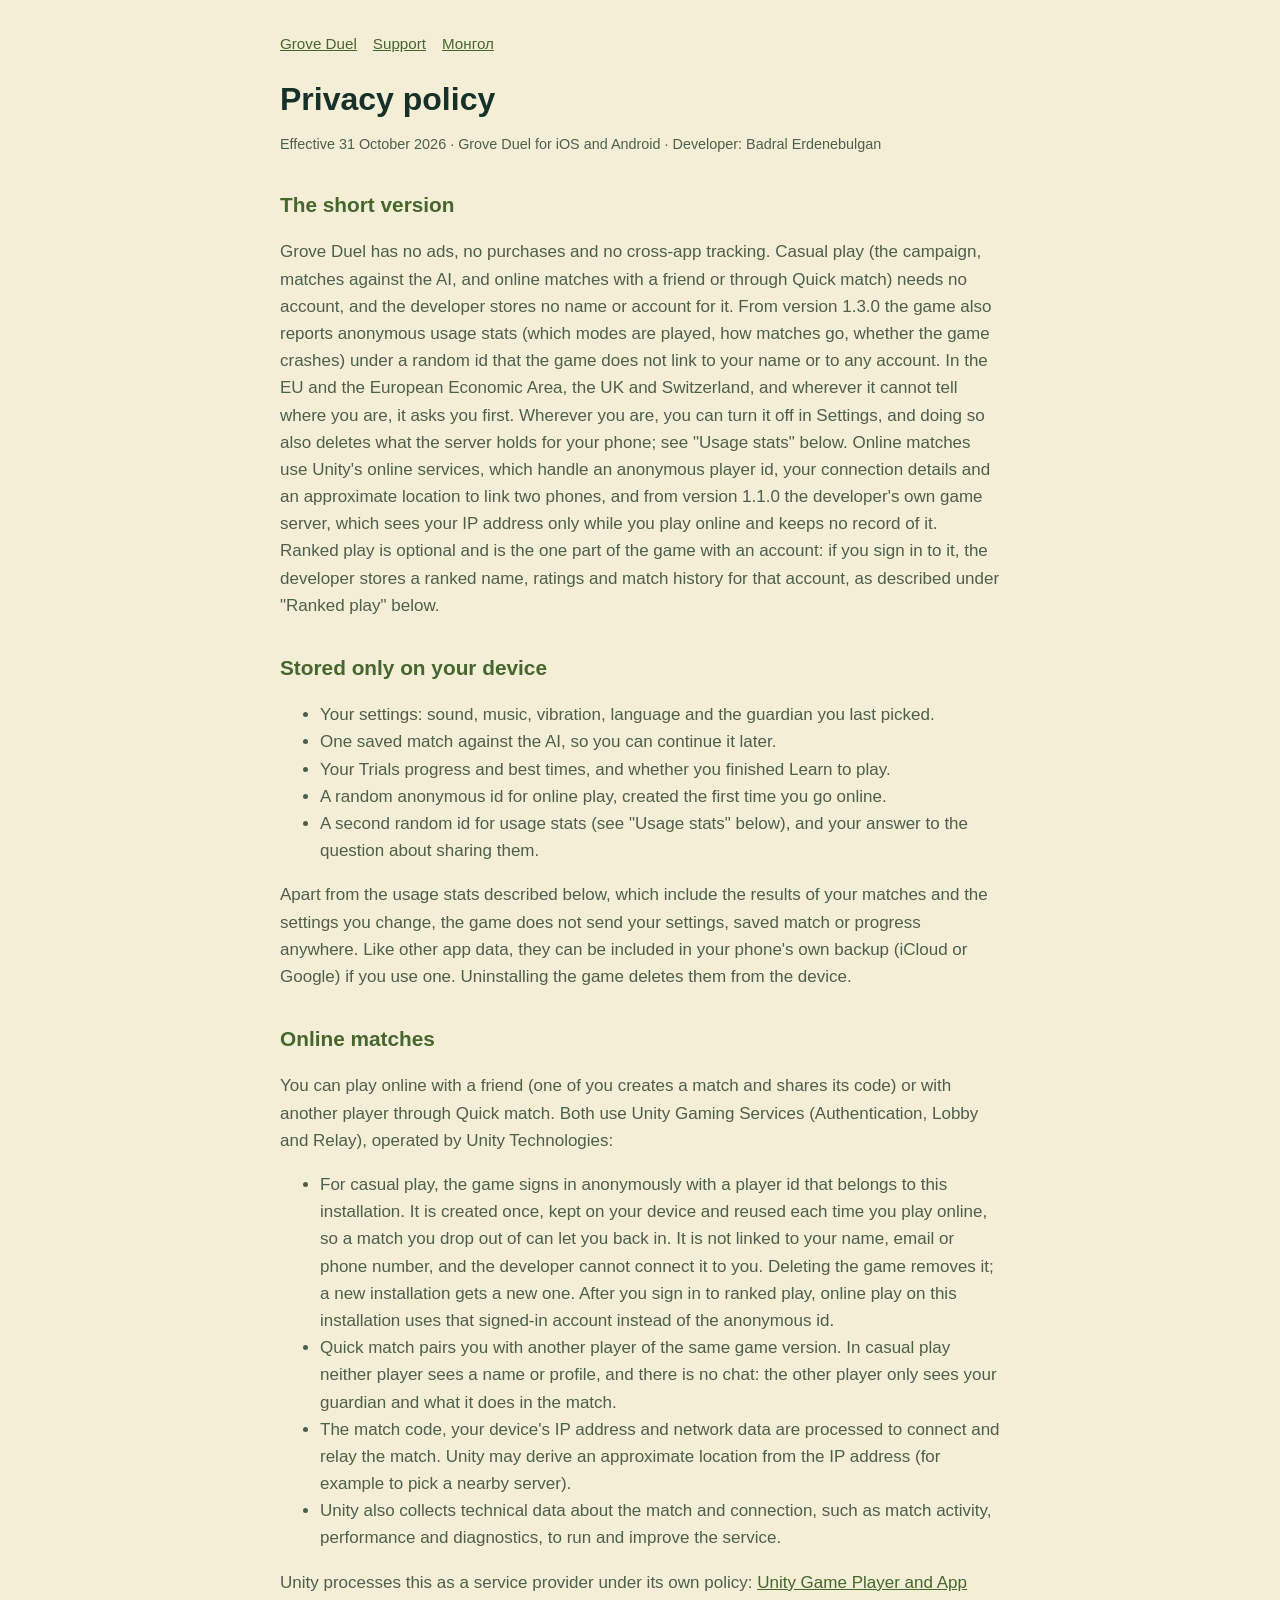
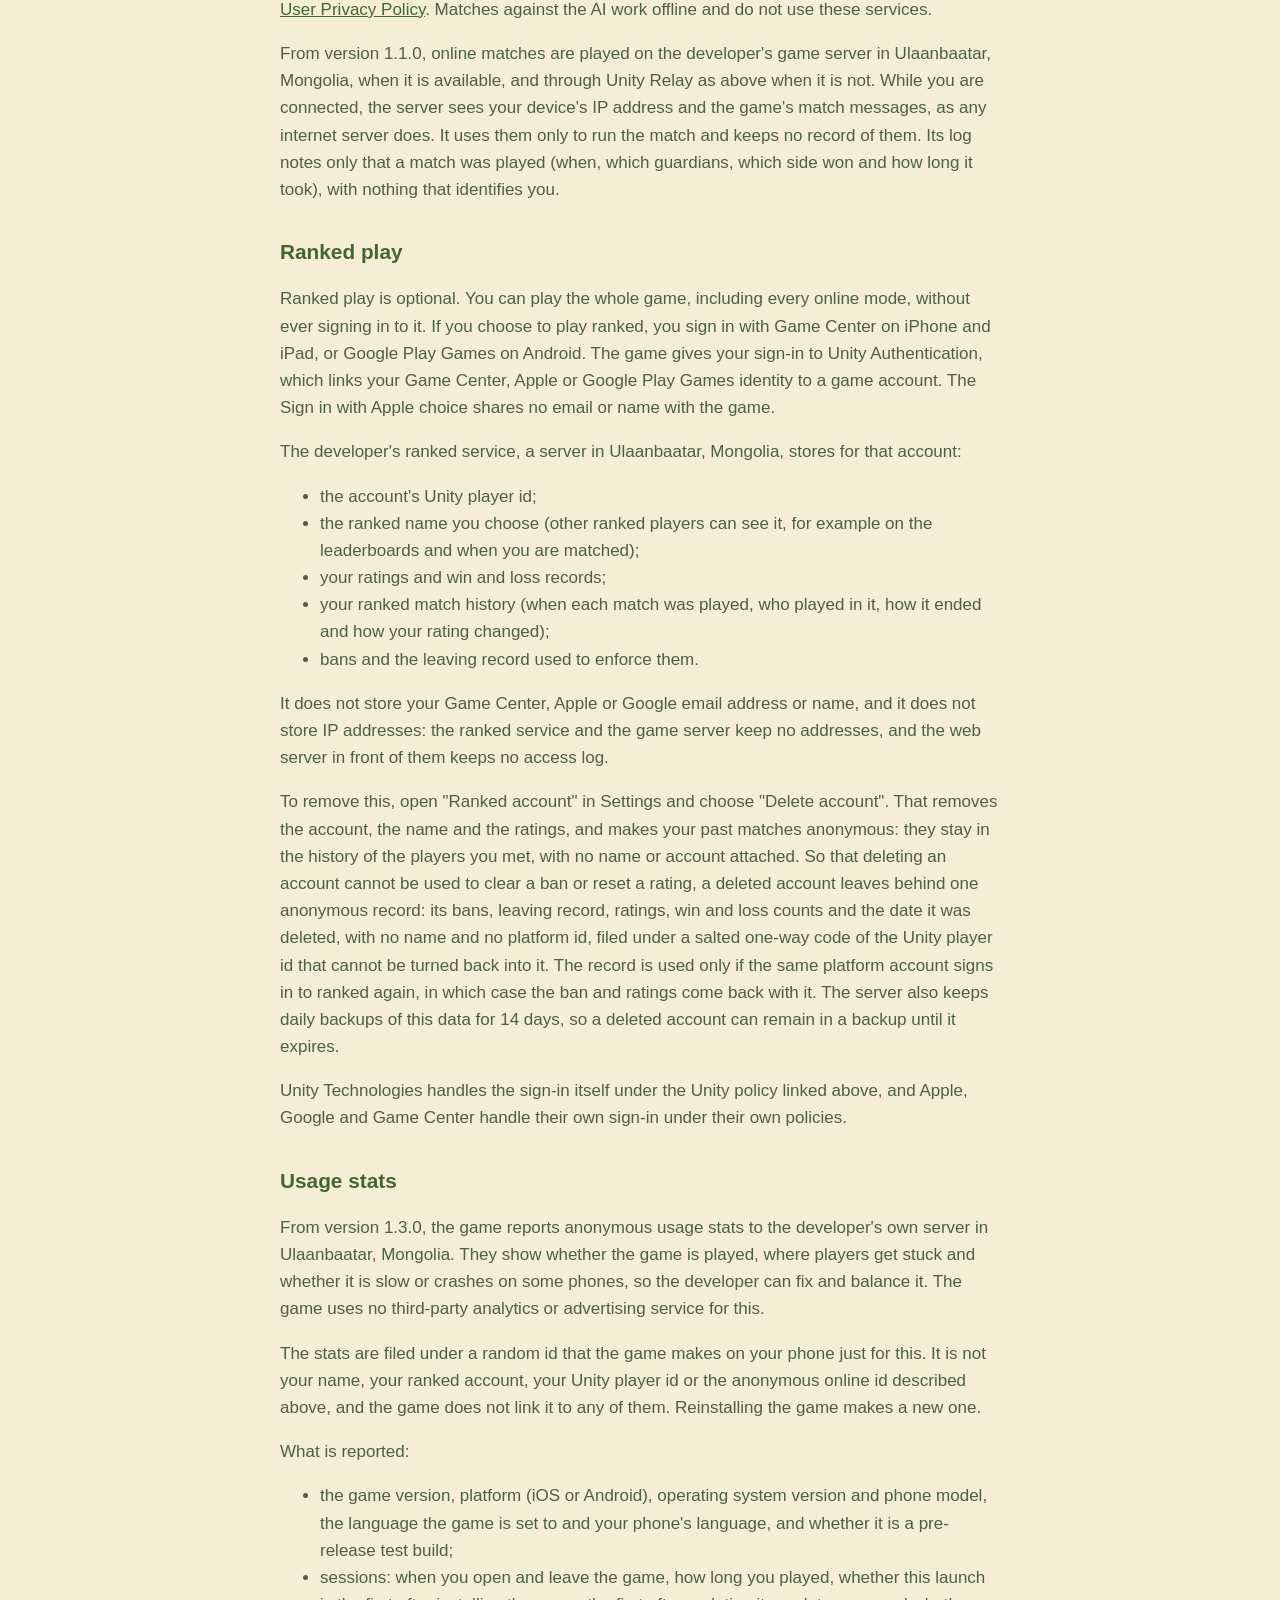
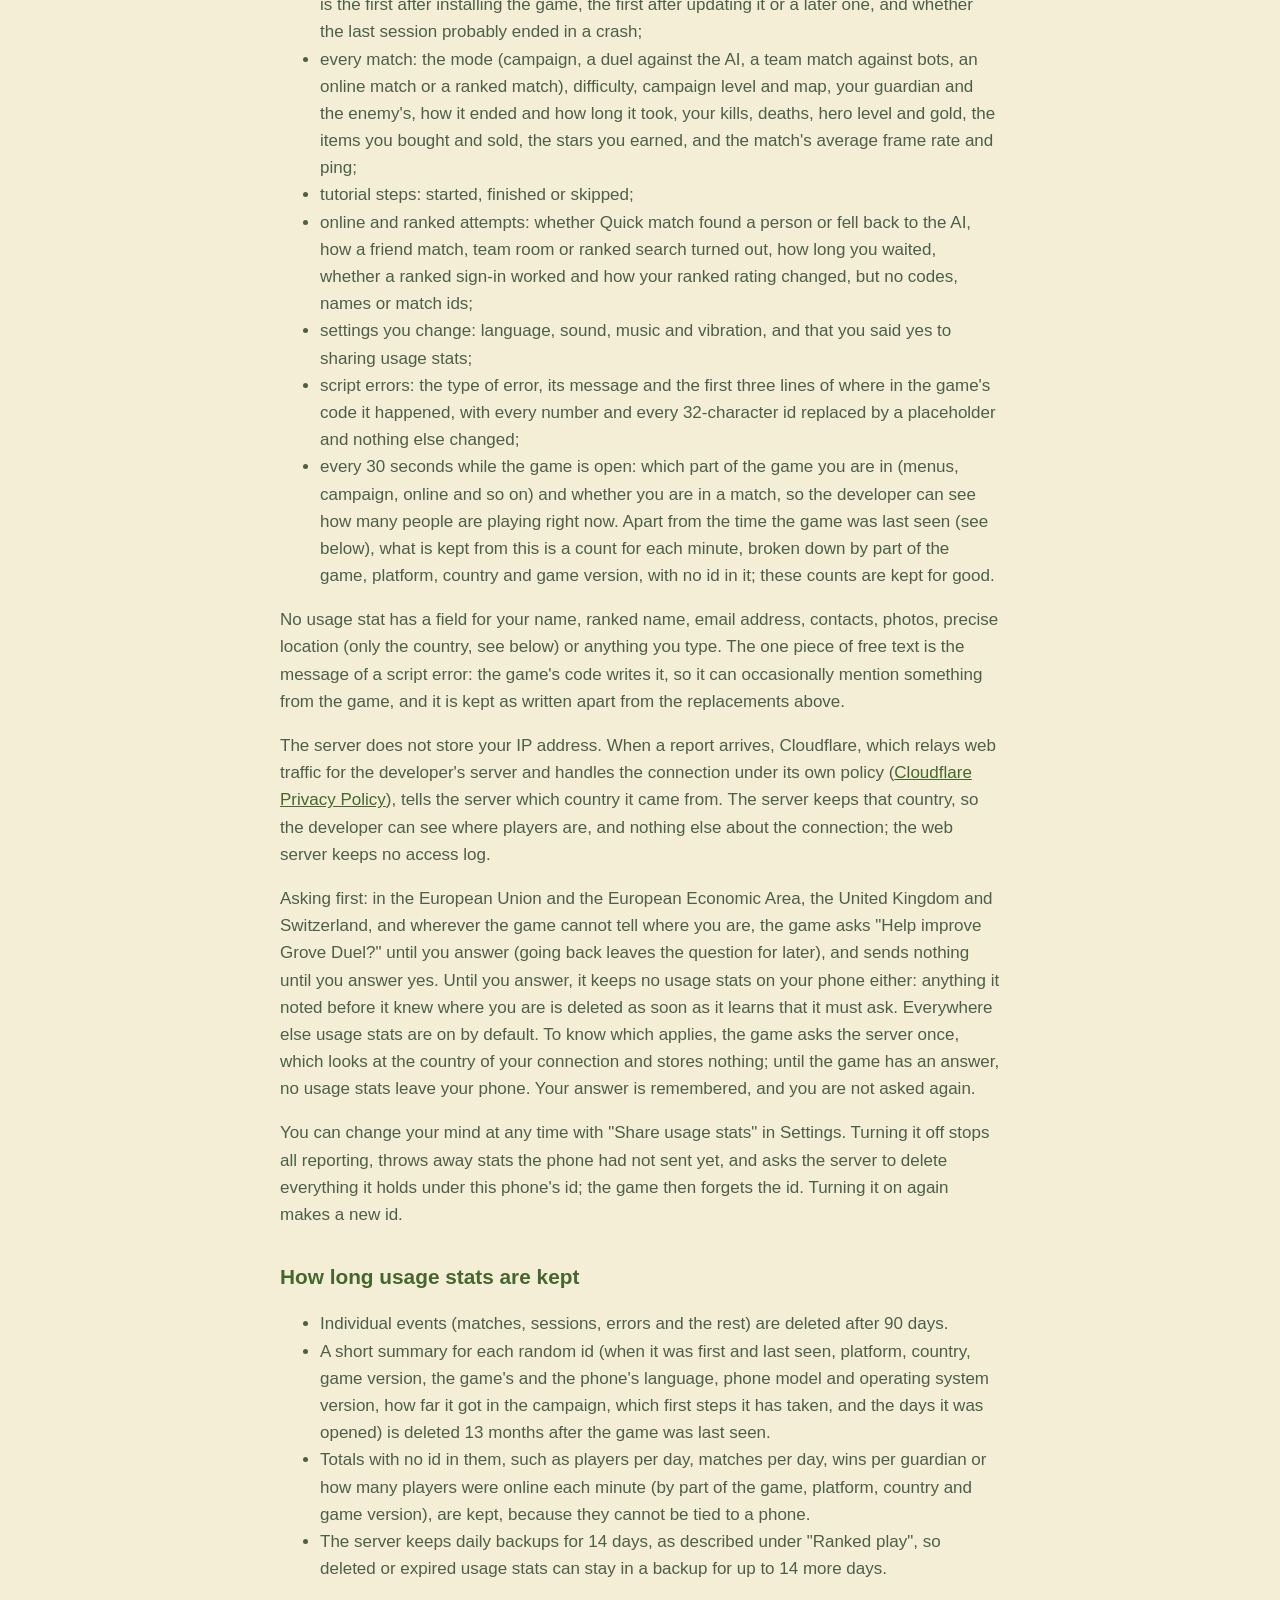
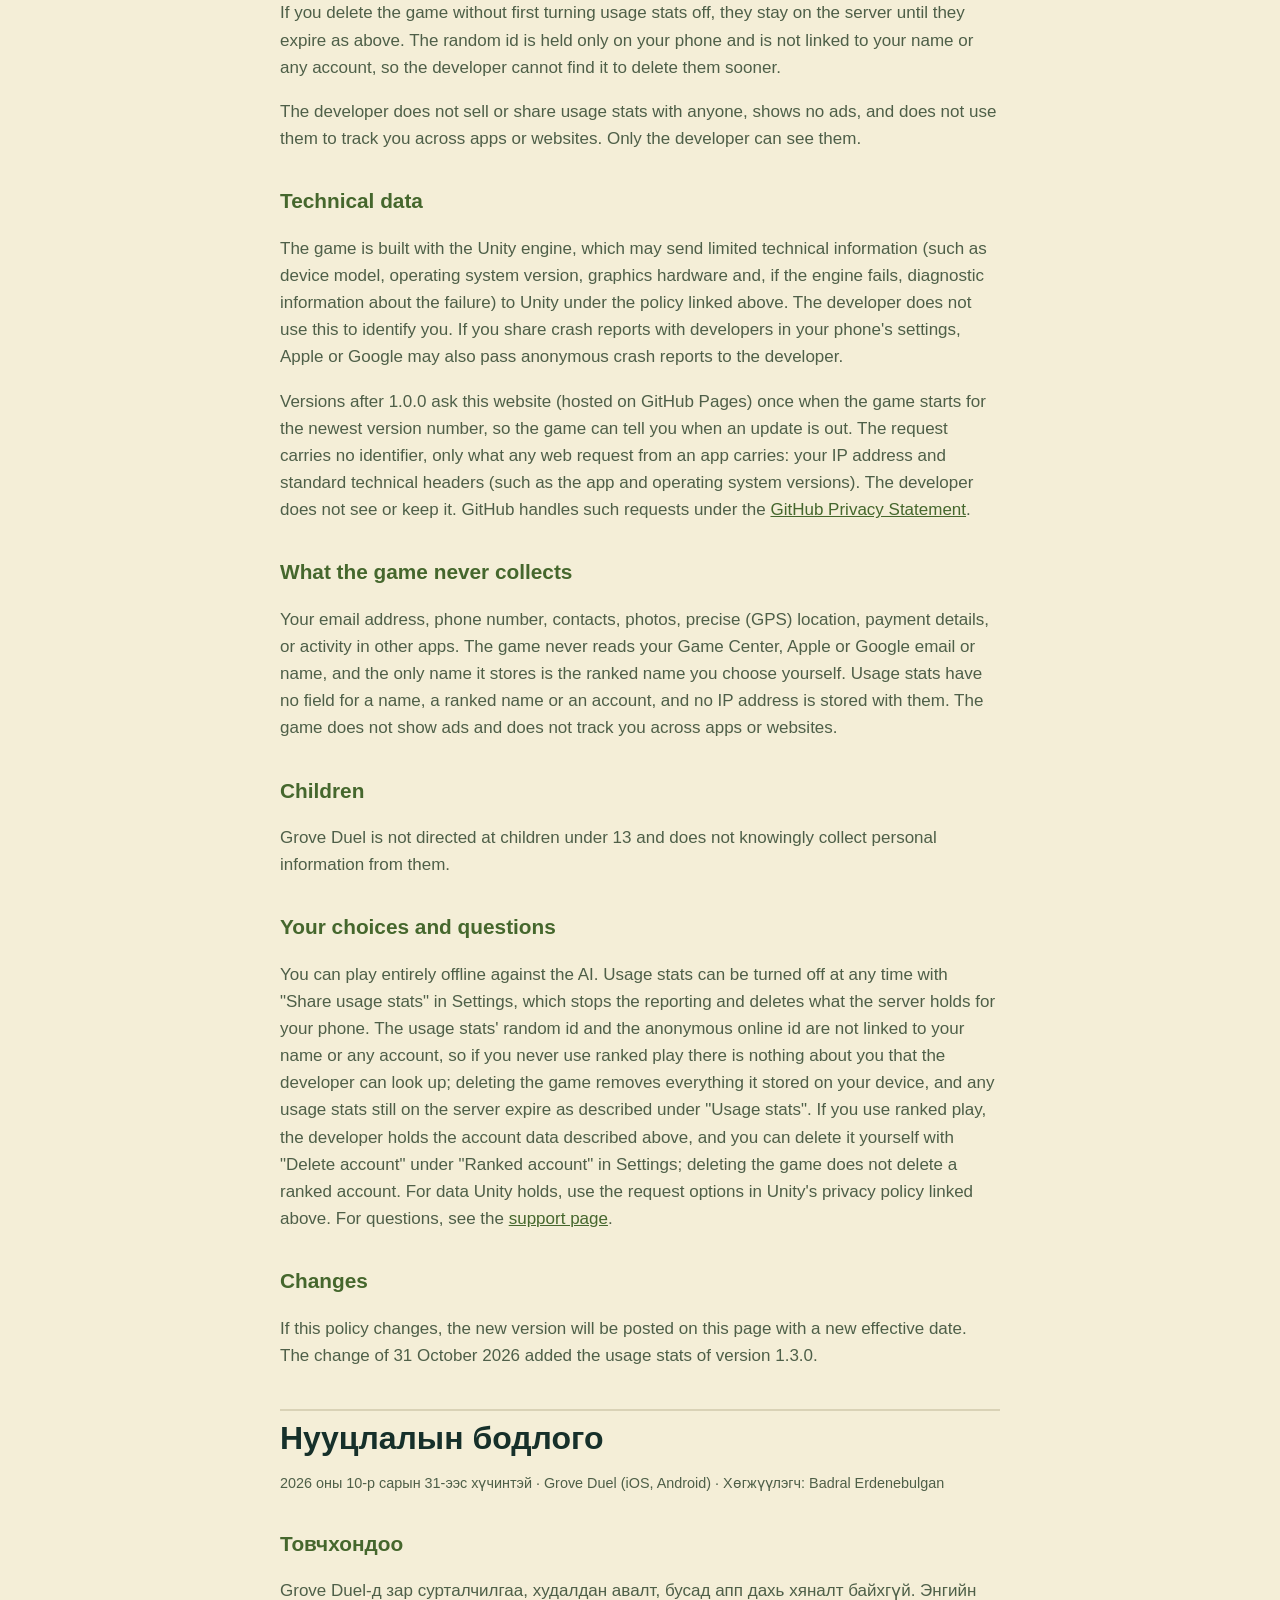
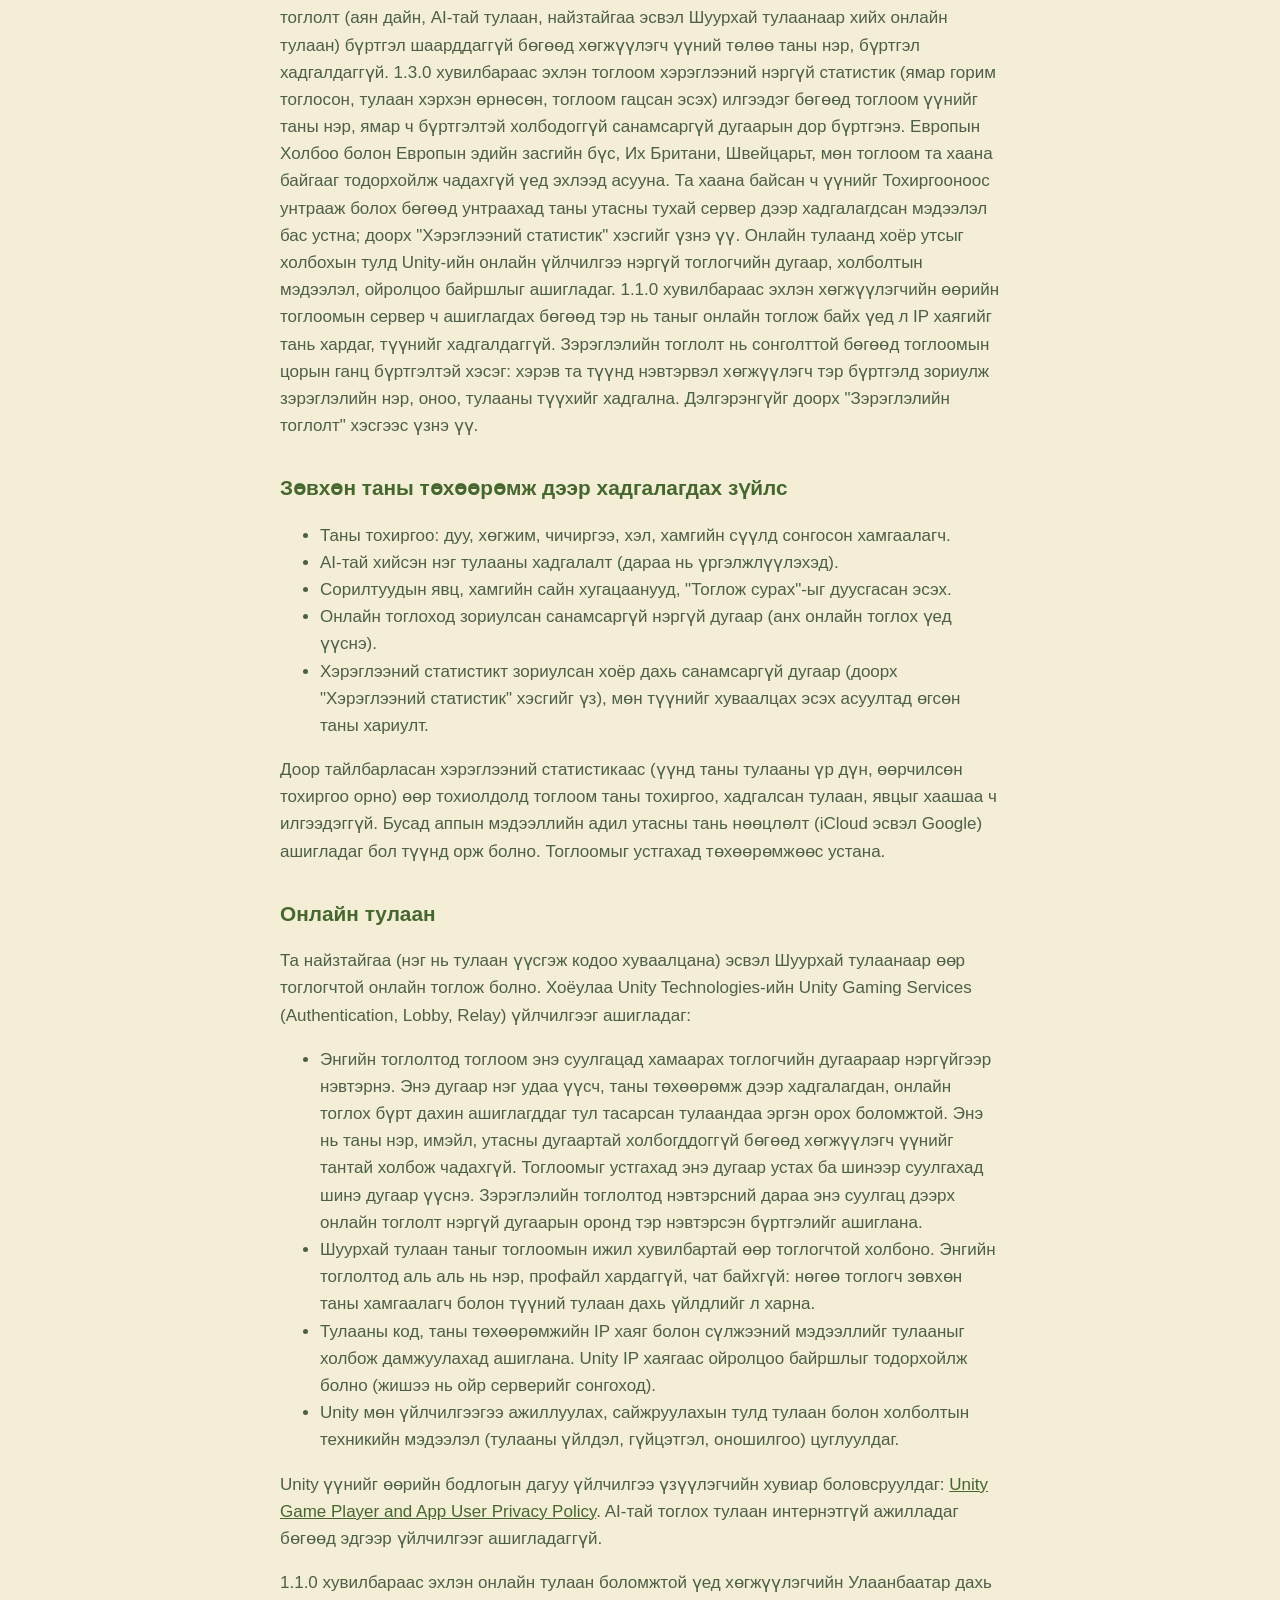
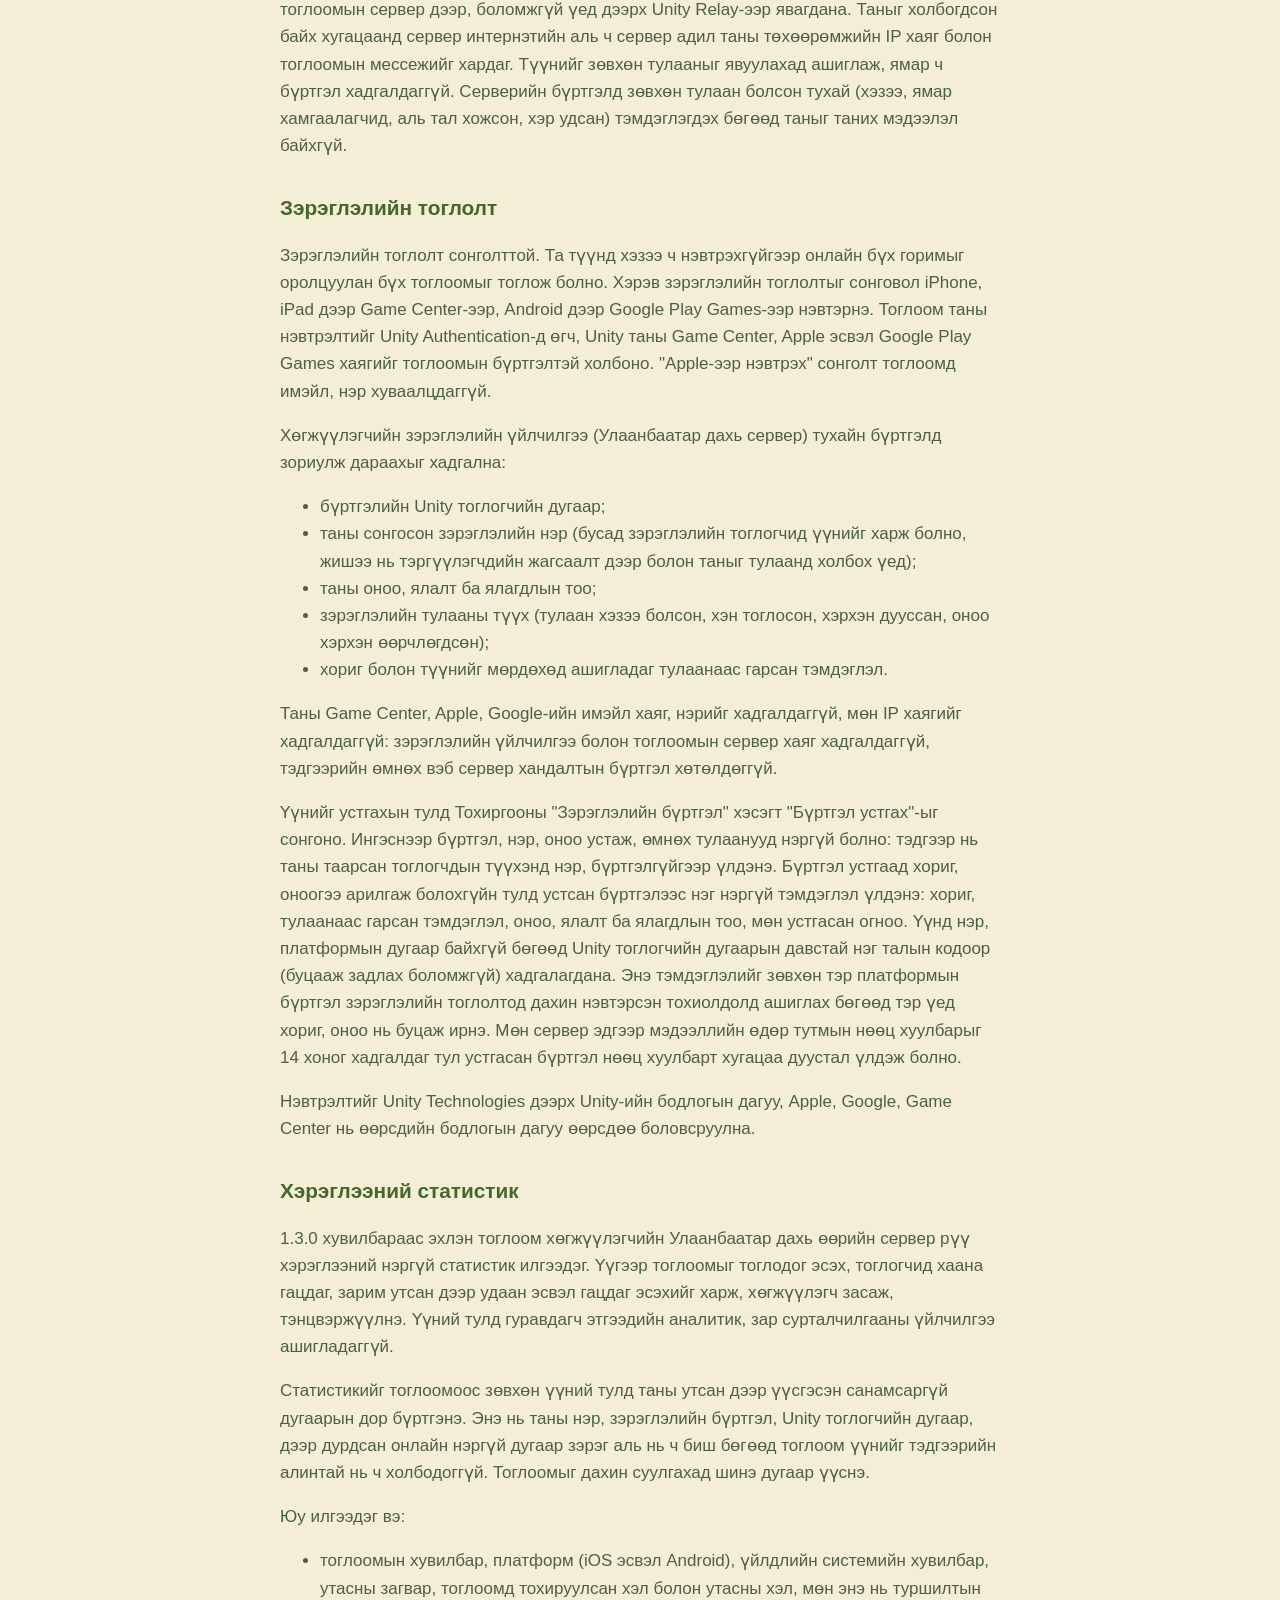
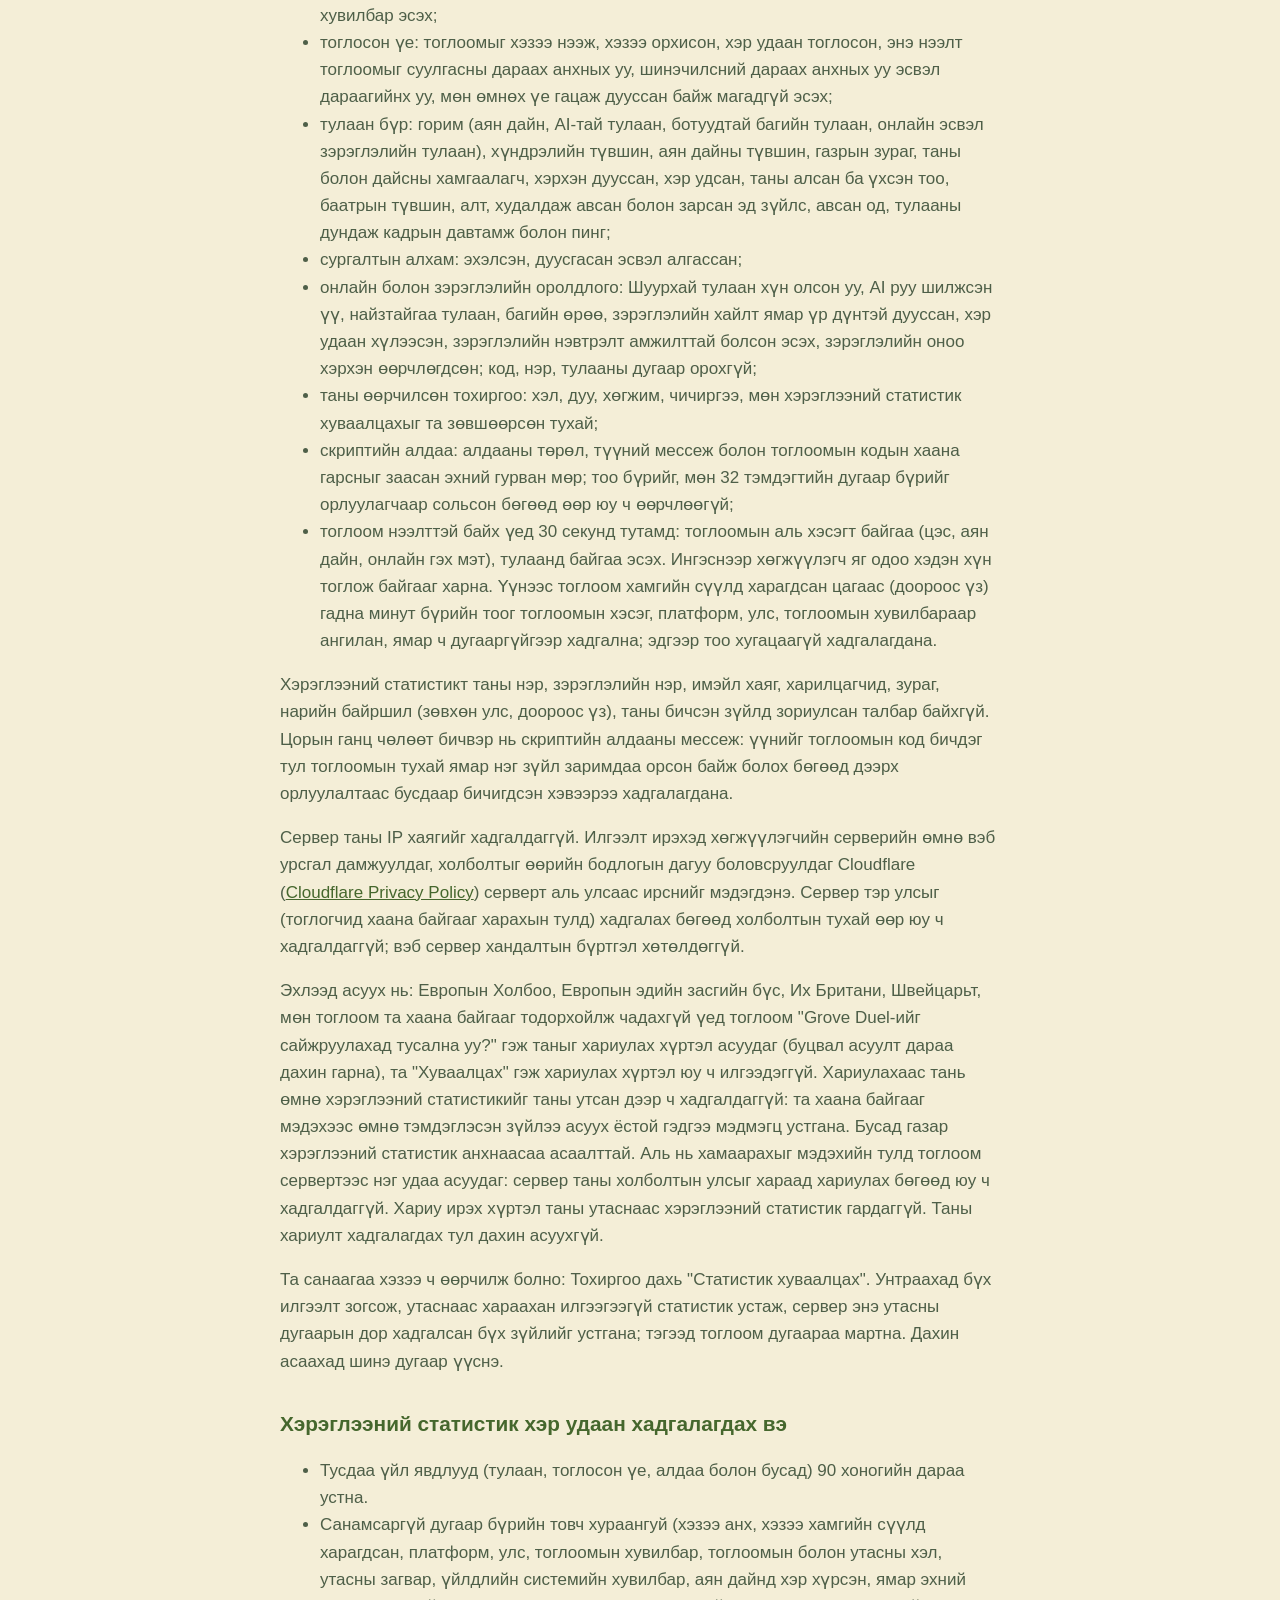
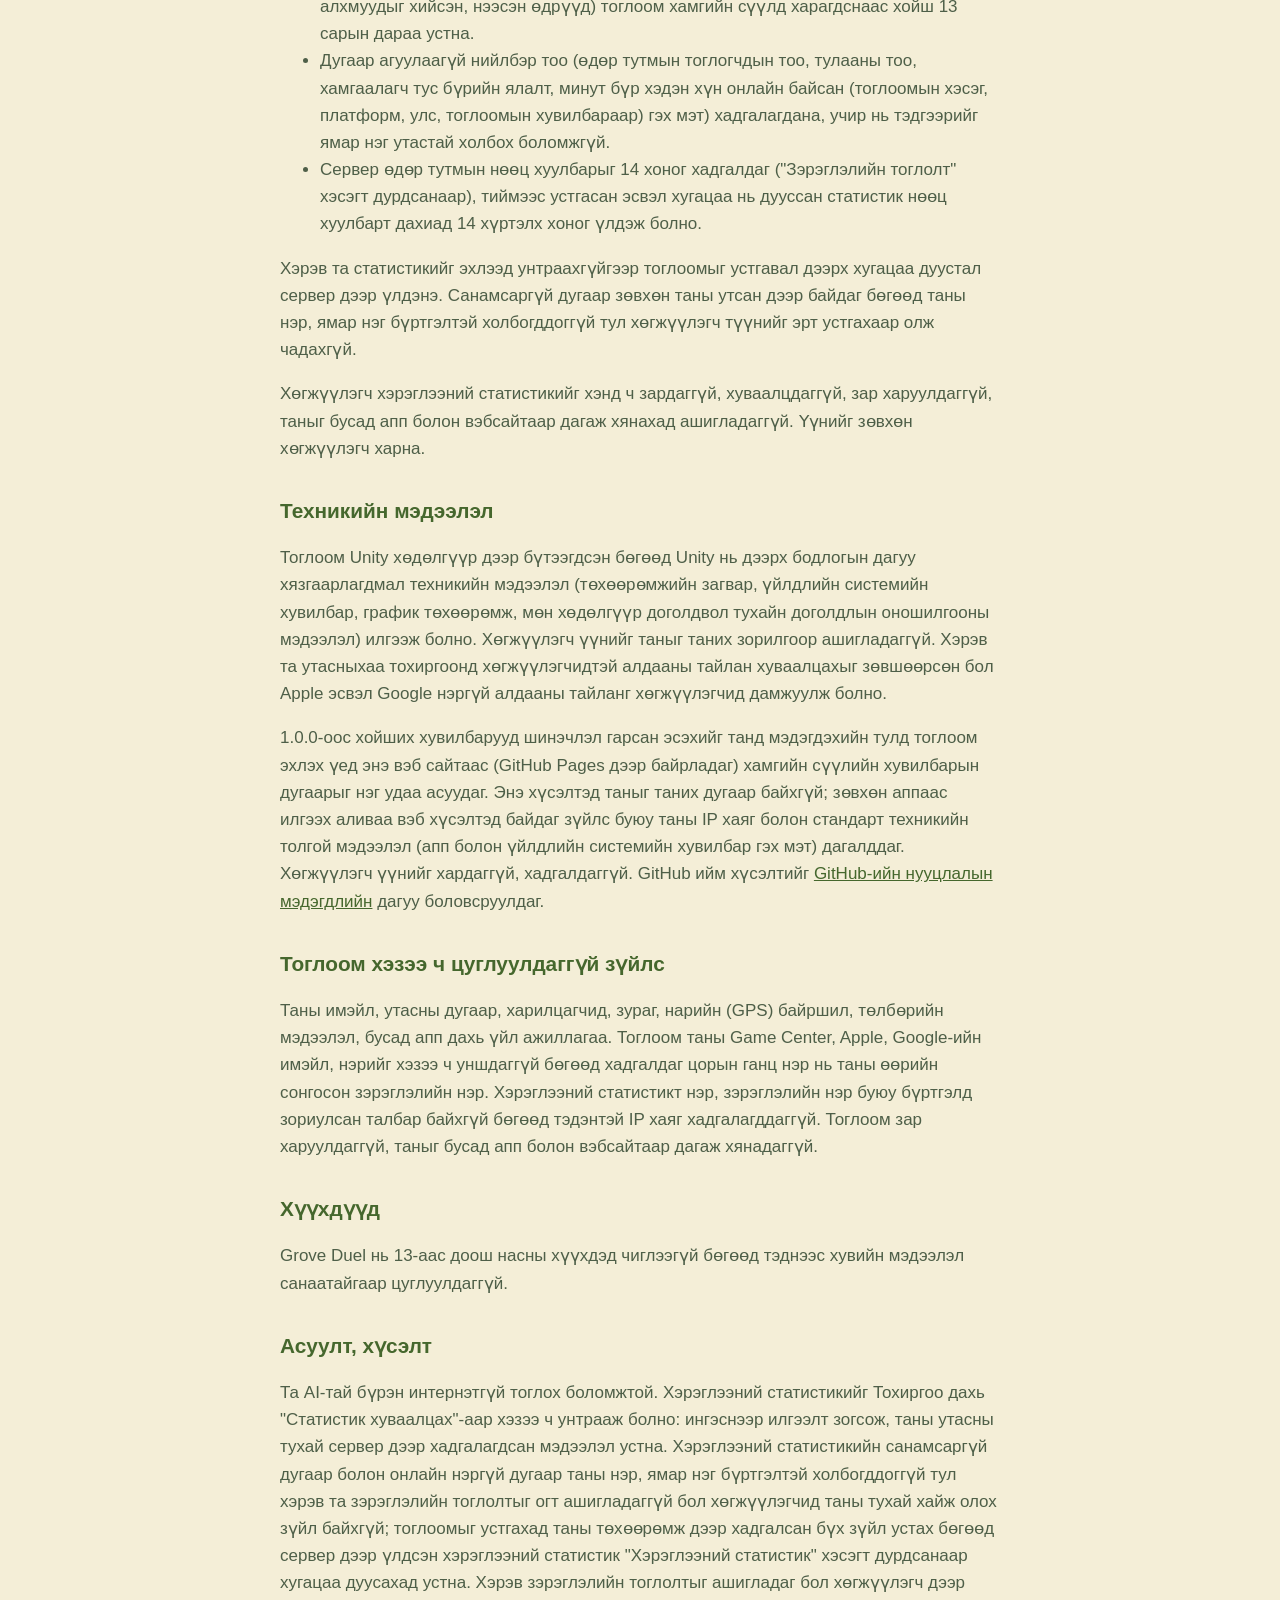
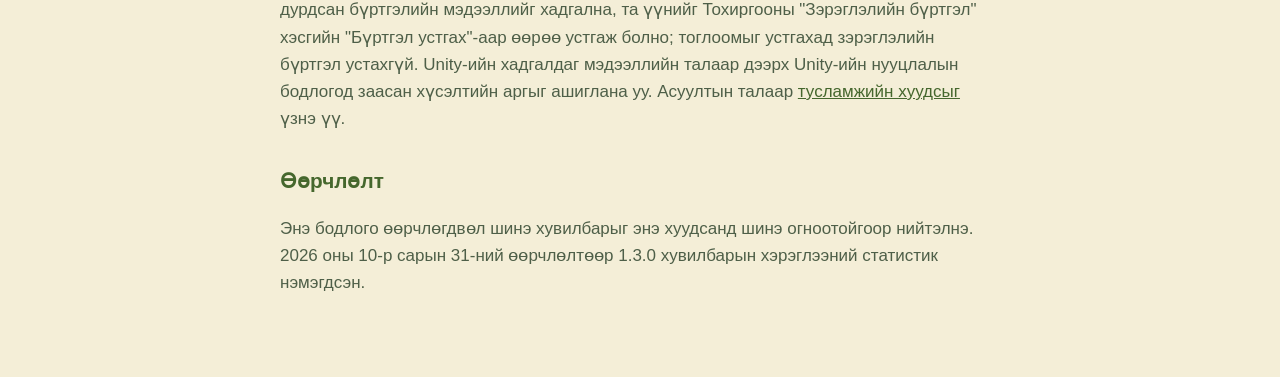
==== commit 6561c93c: "Update Grove Duel pages Co-Authored-By: Claude Opus 5.5 <noreply@anthropic.com>" ====
--- a/privacy.html
+++ b/privacy.html
@@ -10,10 +10,10 @@
 <main>
 <nav><a href="index.html">Grove Duel</a><a href="support.html">Support</a><a href="#mn">Монгол</a></nav>
 <h1>Privacy policy</h1>
-<p class="small">Effective 13 October 2026 · Grove Duel for iOS and Android · Developer: Badral Erdenebulgan</p>
+<p class="small">Effective 31 October 2026 · Grove Duel for iOS and Android · Developer: Badral Erdenebulgan</p>
 
 <h2>The short version</h2>
-<p>Grove Duel has no ads, no purchases and no cross-app tracking. Casual play (the campaign, matches against the AI, and online matches with a friend or through Quick match) needs no account, and the developer stores no information about you for it. Online matches use Unity's online services, which handle an anonymous player id, your connection details and an approximate location to link two phones, and from version 1.1.0 the developer's own game server, which sees your IP address only while you play online and keeps no record of it. Ranked play is optional and is the one part of the game with an account: if you sign in to it, the developer stores a ranked name, ratings and match history for that account, as described under "Ranked play" below.</p>
+<p>Grove Duel has no ads, no purchases and no cross-app tracking. Casual play (the campaign, matches against the AI, and online matches with a friend or through Quick match) needs no account, and the developer stores no name or account for it. From version 1.3.0 the game also reports anonymous usage stats (which modes are played, how matches go, whether the game crashes) under a random id that the game does not link to your name or to any account. In the EU and the European Economic Area, the UK and Switzerland, and wherever it cannot tell where you are, it asks you first. Wherever you are, you can turn it off in Settings, and doing so also deletes what the server holds for your phone; see "Usage stats" below. Online matches use Unity's online services, which handle an anonymous player id, your connection details and an approximate location to link two phones, and from version 1.1.0 the developer's own game server, which sees your IP address only while you play online and keeps no record of it. Ranked play is optional and is the one part of the game with an account: if you sign in to it, the developer stores a ranked name, ratings and match history for that account, as described under "Ranked play" below.</p>
 
 <h2>Stored only on your device</h2>
 <ul>
@@ -21,8 +21,9 @@
 <li>One saved match against the AI, so you can continue it later.</li>
 <li>Your Trials progress and best times, and whether you finished Learn to play.</li>
 <li>A random anonymous id for online play, created the first time you go online.</li>
+<li>A second random id for usage stats (see "Usage stats" below), and your answer to the question about sharing them.</li>
 </ul>
-<p>The game does not send your settings, saved match or progress anywhere. Like other app data, they can be included in your phone's own backup (iCloud or Google) if you use one. Uninstalling the game deletes them from the device.</p>
+<p>Apart from the usage stats described below, which include the results of your matches and the settings you change, the game does not send your settings, saved match or progress anywhere. Like other app data, they can be included in your phone's own backup (iCloud or Google) if you use one. Uninstalling the game deletes them from the device.</p>
 
 <h2>Online matches</h2>
 <p>You can play online with a friend (one of you creates a match and shares its code) or with another player through Quick match. Both use Unity Gaming Services (Authentication, Lobby and Relay), operated by Unity Technologies:</p>
@@ -49,28 +50,57 @@
 <p>To remove this, open "Ranked account" in Settings and choose "Delete account". That removes the account, the name and the ratings, and makes your past matches anonymous: they stay in the history of the players you met, with no name or account attached. So that deleting an account cannot be used to clear a ban or reset a rating, a deleted account leaves behind one anonymous record: its bans, leaving record, ratings, win and loss counts and the date it was deleted, with no name and no platform id, filed under a salted one-way code of the Unity player id that cannot be turned back into it. The record is used only if the same platform account signs in to ranked again, in which case the ban and ratings come back with it. The server also keeps daily backups of this data for 14 days, so a deleted account can remain in a backup until it expires.</p>
 <p>Unity Technologies handles the sign-in itself under the Unity policy linked above, and Apple, Google and Game Center handle their own sign-in under their own policies.</p>
 
+<h2>Usage stats</h2>
+<p>From version 1.3.0, the game reports anonymous usage stats to the developer's own server in Ulaanbaatar, Mongolia. They show whether the game is played, where players get stuck and whether it is slow or crashes on some phones, so the developer can fix and balance it. The game uses no third-party analytics or advertising service for this.</p>
+<p>The stats are filed under a random id that the game makes on your phone just for this. It is not your name, your ranked account, your Unity player id or the anonymous online id described above, and the game does not link it to any of them. Reinstalling the game makes a new one.</p>
+<p>What is reported:</p>
+<ul>
+<li>the game version, platform (iOS or Android), operating system version and phone model, the language the game is set to and your phone's language, and whether it is a pre-release test build;</li>
+<li>sessions: when you open and leave the game, how long you played, whether this launch is the first after installing the game, the first after updating it or a later one, and whether the last session probably ended in a crash;</li>
+<li>every match: the mode (campaign, a duel against the AI, a team match against bots, an online match or a ranked match), difficulty, campaign level and map, your guardian and the enemy's, how it ended and how long it took, your kills, deaths, hero level and gold, the items you bought and sold, the stars you earned, and the match's average frame rate and ping;</li>
+<li>tutorial steps: started, finished or skipped;</li>
+<li>online and ranked attempts: whether Quick match found a person or fell back to the AI, how a friend match, team room or ranked search turned out, how long you waited, whether a ranked sign-in worked and how your ranked rating changed, but no codes, names or match ids;</li>
+<li>settings you change: language, sound, music and vibration, and that you said yes to sharing usage stats;</li>
+<li>script errors: the type of error, its message and the first three lines of where in the game's code it happened, with every number and every 32-character id replaced by a placeholder and nothing else changed;</li>
+<li>every 30 seconds while the game is open: which part of the game you are in (menus, campaign, online and so on) and whether you are in a match, so the developer can see how many people are playing right now. Apart from the time the game was last seen (see below), what is kept from this is a count for each minute, broken down by part of the game, platform, country and game version, with no id in it; these counts are kept for good.</li>
+</ul>
+<p>No usage stat has a field for your name, ranked name, email address, contacts, photos, precise location (only the country, see below) or anything you type. The one piece of free text is the message of a script error: the game's code writes it, so it can occasionally mention something from the game, and it is kept as written apart from the replacements above.</p>
+<p>The server does not store your IP address. When a report arrives, Cloudflare, which relays web traffic for the developer's server and handles the connection under its own policy (<a href="https://www.cloudflare.com/privacypolicy/">Cloudflare Privacy Policy</a>), tells the server which country it came from. The server keeps that country, so the developer can see where players are, and nothing else about the connection; the web server keeps no access log.</p>
+<p>Asking first: in the European Union and the European Economic Area, the United Kingdom and Switzerland, and wherever the game cannot tell where you are, the game asks "Help improve Grove Duel?" until you answer (going back leaves the question for later), and sends nothing until you answer yes. Until you answer, it keeps no usage stats on your phone either: anything it noted before it knew where you are is deleted as soon as it learns that it must ask. Everywhere else usage stats are on by default. To know which applies, the game asks the server once, which looks at the country of your connection and stores nothing; until the game has an answer, no usage stats leave your phone. Your answer is remembered, and you are not asked again.</p>
+<p>You can change your mind at any time with "Share usage stats" in Settings. Turning it off stops all reporting, throws away stats the phone had not sent yet, and asks the server to delete everything it holds under this phone's id; the game then forgets the id. Turning it on again makes a new id.</p>
+
+<h2>How long usage stats are kept</h2>
+<ul>
+<li>Individual events (matches, sessions, errors and the rest) are deleted after 90 days.</li>
+<li>A short summary for each random id (when it was first and last seen, platform, country, game version, the game's and the phone's language, phone model and operating system version, how far it got in the campaign, which first steps it has taken, and the days it was opened) is deleted 13 months after the game was last seen.</li>
+<li>Totals with no id in them, such as players per day, matches per day, wins per guardian or how many players were online each minute (by part of the game, platform, country and game version), are kept, because they cannot be tied to a phone.</li>
+<li>The server keeps daily backups for 14 days, as described under "Ranked play", so deleted or expired usage stats can stay in a backup for up to 14 more days.</li>
+</ul>
+<p>If you delete the game without first turning usage stats off, they stay on the server until they expire as above. The random id is held only on your phone and is not linked to your name or any account, so the developer cannot find it to delete them sooner.</p>
+<p>The developer does not sell or share usage stats with anyone, shows no ads, and does not use them to track you across apps or websites. Only the developer can see them.</p>
+
 <h2>Technical data</h2>
 <p>The game is built with the Unity engine, which may send limited technical information (such as device model, operating system version, graphics hardware and, if the engine fails, diagnostic information about the failure) to Unity under the policy linked above. The developer does not use this to identify you. If you share crash reports with developers in your phone's settings, Apple or Google may also pass anonymous crash reports to the developer.</p>
 <p>Versions after 1.0.0 ask this website (hosted on GitHub Pages) once when the game starts for the newest version number, so the game can tell you when an update is out. The request carries no identifier, only what any web request from an app carries: your IP address and standard technical headers (such as the app and operating system versions). The developer does not see or keep it. GitHub handles such requests under the <a href="https://docs.github.com/en/site-policy/privacy-policies/github-general-privacy-statement">GitHub Privacy Statement</a>.</p>
 
 <h2>What the game never collects</h2>
-<p>Your email address, phone number, contacts, photos, precise (GPS) location, payment details, or activity in other apps. The game never reads your Game Center, Apple or Google email or name, and the only name it stores is the ranked name you choose yourself. The game does not show ads and does not track you across apps or websites.</p>
+<p>Your email address, phone number, contacts, photos, precise (GPS) location, payment details, or activity in other apps. The game never reads your Game Center, Apple or Google email or name, and the only name it stores is the ranked name you choose yourself. Usage stats have no field for a name, a ranked name or an account, and no IP address is stored with them. The game does not show ads and does not track you across apps or websites.</p>
 
 <h2>Children</h2>
 <p>Grove Duel is not directed at children under 13 and does not knowingly collect personal information from them.</p>
 
 <h2>Your choices and questions</h2>
-<p>You can play entirely offline against the AI. If you never use ranked play, the developer holds no data about you, and the anonymous online id cannot be linked to a person, so there is nothing the developer can look up or delete; deleting the game removes everything it stored on your device. If you use ranked play, the developer holds the account data described above, and you can delete it yourself with "Delete account" under "Ranked account" in Settings; deleting the game does not delete a ranked account. For data Unity holds, use the request options in Unity's privacy policy linked above. For questions, see the <a href="support.html">support page</a>.</p>
+<p>You can play entirely offline against the AI. Usage stats can be turned off at any time with "Share usage stats" in Settings, which stops the reporting and deletes what the server holds for your phone. The usage stats' random id and the anonymous online id are not linked to your name or any account, so if you never use ranked play there is nothing about you that the developer can look up; deleting the game removes everything it stored on your device, and any usage stats still on the server expire as described under "Usage stats". If you use ranked play, the developer holds the account data described above, and you can delete it yourself with "Delete account" under "Ranked account" in Settings; deleting the game does not delete a ranked account. For data Unity holds, use the request options in Unity's privacy policy linked above. For questions, see the <a href="support.html">support page</a>.</p>
 
 <h2>Changes</h2>
-<p>If this policy changes, the new version will be posted on this page with a new effective date.</p>
+<p>If this policy changes, the new version will be posted on this page with a new effective date. The change of 31 October 2026 added the usage stats of version 1.3.0.</p>
 
 <section class="lang" id="mn" lang="mn">
 <h1>Нууцлалын бодлого</h1>
-<p class="small">2026 оны 10-р сарын 13-наас хүчинтэй · Grove Duel (iOS, Android) · Хөгжүүлэгч: Badral Erdenebulgan</p>
+<p class="small">2026 оны 10-р сарын 31-ээс хүчинтэй · Grove Duel (iOS, Android) · Хөгжүүлэгч: Badral Erdenebulgan</p>
 
 <h2>Товчхондоо</h2>
-<p>Grove Duel-д зар сурталчилгаа, худалдан авалт, бусад апп дахь хяналт байхгүй. Энгийн тоглолт (аян дайн, AI-тай тулаан, найзтайгаа эсвэл Шуурхай тулаанаар хийх онлайн тулаан) бүртгэл шаарддаггүй бөгөөд хөгжүүлэгч үүний төлөө таны тухай мэдээлэл хадгалдаггүй. Онлайн тулаанд хоёр утсыг холбохын тулд Unity-ийн онлайн үйлчилгээ нэргүй тоглогчийн дугаар, холболтын мэдээлэл, ойролцоо байршлыг ашигладаг. 1.1.0 хувилбараас эхлэн хөгжүүлэгчийн өөрийн тоглоомын сервер ч ашиглагдах бөгөөд тэр нь таныг онлайн тоглож байх үед л IP хаягийг тань хардаг, түүнийг хадгалдаггүй. Зэрэглэлийн тоглолт нь сонголттой бөгөөд тоглоомын цорын ганц бүртгэлтэй хэсэг: хэрэв та түүнд нэвтэрвэл хөгжүүлэгч тэр бүртгэлд зориулж зэрэглэлийн нэр, оноо, тулааны түүхийг хадгална. Дэлгэрэнгүйг доорх "Зэрэглэлийн тоглолт" хэсгээс үзнэ үү.</p>
+<p>Grove Duel-д зар сурталчилгаа, худалдан авалт, бусад апп дахь хяналт байхгүй. Энгийн тоглолт (аян дайн, AI-тай тулаан, найзтайгаа эсвэл Шуурхай тулаанаар хийх онлайн тулаан) бүртгэл шаарддаггүй бөгөөд хөгжүүлэгч үүний төлөө таны нэр, бүртгэл хадгалдаггүй. 1.3.0 хувилбараас эхлэн тоглоом хэрэглээний нэргүй статистик (ямар горим тоглосон, тулаан хэрхэн өрнөсөн, тоглоом гацсан эсэх) илгээдэг бөгөөд тоглоом үүнийг таны нэр, ямар ч бүртгэлтэй холбодоггүй санамсаргүй дугаарын дор бүртгэнэ. Европын Холбоо болон Европын эдийн засгийн бүс, Их Британи, Швейцарьт, мөн тоглоом та хаана байгааг тодорхойлж чадахгүй үед эхлээд асууна. Та хаана байсан ч үүнийг Тохиргооноос унтрааж болох бөгөөд унтраахад таны утасны тухай сервер дээр хадгалагдсан мэдээлэл бас устна; доорх "Хэрэглээний статистик" хэсгийг үзнэ үү. Онлайн тулаанд хоёр утсыг холбохын тулд Unity-ийн онлайн үйлчилгээ нэргүй тоглогчийн дугаар, холболтын мэдээлэл, ойролцоо байршлыг ашигладаг. 1.1.0 хувилбараас эхлэн хөгжүүлэгчийн өөрийн тоглоомын сервер ч ашиглагдах бөгөөд тэр нь таныг онлайн тоглож байх үед л IP хаягийг тань хардаг, түүнийг хадгалдаггүй. Зэрэглэлийн тоглолт нь сонголттой бөгөөд тоглоомын цорын ганц бүртгэлтэй хэсэг: хэрэв та түүнд нэвтэрвэл хөгжүүлэгч тэр бүртгэлд зориулж зэрэглэлийн нэр, оноо, тулааны түүхийг хадгална. Дэлгэрэнгүйг доорх "Зэрэглэлийн тоглолт" хэсгээс үзнэ үү.</p>
 
 <h2>Зөвхөн таны төхөөрөмж дээр хадгалагдах зүйлс</h2>
 <ul>
@@ -78,8 +108,9 @@
 <li>AI-тай хийсэн нэг тулааны хадгалалт (дараа нь үргэлжлүүлэхэд).</li>
 <li>Сорилтуудын явц, хамгийн сайн хугацаанууд, "Тоглож сурах"-ыг дуусгасан эсэх.</li>
 <li>Онлайн тоглоход зориулсан санамсаргүй нэргүй дугаар (анх онлайн тоглох үед үүснэ).</li>
+<li>Хэрэглээний статистикт зориулсан хоёр дахь санамсаргүй дугаар (доорх "Хэрэглээний статистик" хэсгийг үз), мөн түүнийг хуваалцах эсэх асуултад өгсөн таны хариулт.</li>
 </ul>
-<p>Тоглоом таны тохиргоо, хадгалсан тулаан, явцыг хаашаа ч илгээдэггүй. Бусад аппын мэдээллийн адил утасны тань нөөцлөлт (iCloud эсвэл Google) ашигладаг бол түүнд орж болно. Тоглоомыг устгахад төхөөрөмжөөс устана.</p>
+<p>Доор тайлбарласан хэрэглээний статистикаас (үүнд таны тулааны үр дүн, өөрчилсөн тохиргоо орно) өөр тохиолдолд тоглоом таны тохиргоо, хадгалсан тулаан, явцыг хаашаа ч илгээдэггүй. Бусад аппын мэдээллийн адил утасны тань нөөцлөлт (iCloud эсвэл Google) ашигладаг бол түүнд орж болно. Тоглоомыг устгахад төхөөрөмжөөс устана.</p>
 
 <h2>Онлайн тулаан</h2>
 <p>Та найзтайгаа (нэг нь тулаан үүсгэж кодоо хуваалцана) эсвэл Шуурхай тулаанаар өөр тоглогчтой онлайн тоглож болно. Хоёулаа Unity Technologies-ийн Unity Gaming Services (Authentication, Lobby, Relay) үйлчилгээг ашигладаг:</p>
@@ -106,21 +137,50 @@
 <p>Үүнийг устгахын тулд Тохиргооны "Зэрэглэлийн бүртгэл" хэсэгт "Бүртгэл устгах"-ыг сонгоно. Ингэснээр бүртгэл, нэр, оноо устаж, өмнөх тулаанууд нэргүй болно: тэдгээр нь таны таарсан тоглогчдын түүхэнд нэр, бүртгэлгүйгээр үлдэнэ. Бүртгэл устгаад хориг, оноогээ арилгаж болохгүйн тулд устсан бүртгэлээс нэг нэргүй тэмдэглэл үлдэнэ: хориг, тулаанаас гарсан тэмдэглэл, оноо, ялалт ба ялагдлын тоо, мөн устгасан огноо. Үүнд нэр, платформын дугаар байхгүй бөгөөд Unity тоглогчийн дугаарын давстай нэг талын кодоор (буцааж задлах боломжгүй) хадгалагдана. Энэ тэмдэглэлийг зөвхөн тэр платформын бүртгэл зэрэглэлийн тоглолтод дахин нэвтэрсэн тохиолдолд ашиглах бөгөөд тэр үед хориг, оноо нь буцаж ирнэ. Мөн сервер эдгээр мэдээллийн өдөр тутмын нөөц хуулбарыг 14 хоног хадгалдаг тул устгасан бүртгэл нөөц хуулбарт хугацаа дуустал үлдэж болно.</p>
 <p>Нэвтрэлтийг Unity Technologies дээрх Unity-ийн бодлогын дагуу, Apple, Google, Game Center нь өөрсдийн бодлогын дагуу өөрсдөө боловсруулна.</p>
 
+<h2>Хэрэглээний статистик</h2>
+<p>1.3.0 хувилбараас эхлэн тоглоом хөгжүүлэгчийн Улаанбаатар дахь өөрийн сервер рүү хэрэглээний нэргүй статистик илгээдэг. Үүгээр тоглоомыг тоглодог эсэх, тоглогчид хаана гацдаг, зарим утсан дээр удаан эсвэл гацдаг эсэхийг харж, хөгжүүлэгч засаж, тэнцвэржүүлнэ. Үүний тулд гуравдагч этгээдийн аналитик, зар сурталчилгааны үйлчилгээ ашигладаггүй.</p>
+<p>Статистикийг тоглоомоос зөвхөн үүний тулд таны утсан дээр үүсгэсэн санамсаргүй дугаарын дор бүртгэнэ. Энэ нь таны нэр, зэрэглэлийн бүртгэл, Unity тоглогчийн дугаар, дээр дурдсан онлайн нэргүй дугаар зэрэг аль нь ч биш бөгөөд тоглоом үүнийг тэдгээрийн алинтай нь ч холбодоггүй. Тоглоомыг дахин суулгахад шинэ дугаар үүснэ.</p>
+<p>Юу илгээдэг вэ:</p>
+<ul>
+<li>тоглоомын хувилбар, платформ (iOS эсвэл Android), үйлдлийн системийн хувилбар, утасны загвар, тоглоомд тохируулсан хэл болон утасны хэл, мөн энэ нь туршилтын хувилбар эсэх;</li>
+<li>тоглосон үе: тоглоомыг хэзээ нээж, хэзээ орхисон, хэр удаан тоглосон, энэ нээлт тоглоомыг суулгасны дараах анхных уу, шинэчилсний дараах анхных уу эсвэл дараагийнх уу, мөн өмнөх үе гацаж дууссан байж магадгүй эсэх;</li>
+<li>тулаан бүр: горим (аян дайн, AI-тай тулаан, ботуудтай багийн тулаан, онлайн эсвэл зэрэглэлийн тулаан), хүндрэлийн түвшин, аян дайны түвшин, газрын зураг, таны болон дайсны хамгаалагч, хэрхэн дууссан, хэр удсан, таны алсан ба үхсэн тоо, баатрын түвшин, алт, худалдаж авсан болон зарсан эд зүйлс, авсан од, тулааны дундаж кадрын давтамж болон пинг;</li>
+<li>сургалтын алхам: эхэлсэн, дуусгасан эсвэл алгассан;</li>
+<li>онлайн болон зэрэглэлийн оролдлого: Шуурхай тулаан хүн олсон уу, AI руу шилжсэн үү, найзтайгаа тулаан, багийн өрөө, зэрэглэлийн хайлт ямар үр дүнтэй дууссан, хэр удаан хүлээсэн, зэрэглэлийн нэвтрэлт амжилттай болсон эсэх, зэрэглэлийн оноо хэрхэн өөрчлөгдсөн; код, нэр, тулааны дугаар орохгүй;</li>
+<li>таны өөрчилсөн тохиргоо: хэл, дуу, хөгжим, чичиргээ, мөн хэрэглээний статистик хуваалцахыг та зөвшөөрсөн тухай;</li>
+<li>скриптийн алдаа: алдааны төрөл, түүний мессеж болон тоглоомын кодын хаана гарсныг заасан эхний гурван мөр; тоо бүрийг, мөн 32 тэмдэгтийн дугаар бүрийг орлуулагчаар сольсон бөгөөд өөр юу ч өөрчлөөгүй;</li>
+<li>тоглоом нээлттэй байх үед 30 секунд тутамд: тоглоомын аль хэсэгт байгаа (цэс, аян дайн, онлайн гэх мэт), тулаанд байгаа эсэх. Ингэснээр хөгжүүлэгч яг одоо хэдэн хүн тоглож байгааг харна. Үүнээс тоглоом хамгийн сүүлд харагдсан цагаас (доороос үз) гадна минут бүрийн тоог тоглоомын хэсэг, платформ, улс, тоглоомын хувилбараар ангилан, ямар ч дугааргүйгээр хадгална; эдгээр тоо хугацаагүй хадгалагдана.</li>
+</ul>
+<p>Хэрэглээний статистикт таны нэр, зэрэглэлийн нэр, имэйл хаяг, харилцагчид, зураг, нарийн байршил (зөвхөн улс, доороос үз), таны бичсэн зүйлд зориулсан талбар байхгүй. Цорын ганц чөлөөт бичвэр нь скриптийн алдааны мессеж: үүнийг тоглоомын код бичдэг тул тоглоомын тухай ямар нэг зүйл заримдаа орсон байж болох бөгөөд дээрх орлуулалтаас бусдаар бичигдсэн хэвээрээ хадгалагдана.</p>
+<p>Сервер таны IP хаягийг хадгалдаггүй. Илгээлт ирэхэд хөгжүүлэгчийн серверийн өмнө вэб урсгал дамжуулдаг, холболтыг өөрийн бодлогын дагуу боловсруулдаг Cloudflare (<a href="https://www.cloudflare.com/privacypolicy/">Cloudflare Privacy Policy</a>) серверт аль улсаас ирснийг мэдэгдэнэ. Сервер тэр улсыг (тоглогчид хаана байгааг харахын тулд) хадгалах бөгөөд холболтын тухай өөр юу ч хадгалдаггүй; вэб сервер хандалтын бүртгэл хөтөлдөггүй.</p>
+<p>Эхлээд асуух нь: Европын Холбоо, Европын эдийн засгийн бүс, Их Британи, Швейцарьт, мөн тоглоом та хаана байгааг тодорхойлж чадахгүй үед тоглоом "Grove Duel-ийг сайжруулахад тусална уу?" гэж таныг хариулах хүртэл асуудаг (буцвал асуулт дараа дахин гарна), та "Хуваалцах" гэж хариулах хүртэл юу ч илгээдэггүй. Хариулахаас тань өмнө хэрэглээний статистикийг таны утсан дээр ч хадгалдаггүй: та хаана байгааг мэдэхээс өмнө тэмдэглэсэн зүйлээ асуух ёстой гэдгээ мэдмэгц устгана. Бусад газар хэрэглээний статистик анхнаасаа асаалттай. Аль нь хамаарахыг мэдэхийн тулд тоглоом сервертээс нэг удаа асуудаг: сервер таны холболтын улсыг хараад хариулах бөгөөд юу ч хадгалдаггүй. Хариу ирэх хүртэл таны утаснаас хэрэглээний статистик гардаггүй. Таны хариулт хадгалагдах тул дахин асуухгүй.</p>
+<p>Та санаагаа хэзээ ч өөрчилж болно: Тохиргоо дахь "Статистик хуваалцах". Унтраахад бүх илгээлт зогсож, утаснаас хараахан илгээгээгүй статистик устаж, сервер энэ утасны дугаарын дор хадгалсан бүх зүйлийг устгана; тэгээд тоглоом дугаараа мартна. Дахин асаахад шинэ дугаар үүснэ.</p>
+
+<h2>Хэрэглээний статистик хэр удаан хадгалагдах вэ</h2>
+<ul>
+<li>Тусдаа үйл явдлууд (тулаан, тоглосон үе, алдаа болон бусад) 90 хоногийн дараа устна.</li>
+<li>Санамсаргүй дугаар бүрийн товч хураангуй (хэзээ анх, хэзээ хамгийн сүүлд харагдсан, платформ, улс, тоглоомын хувилбар, тоглоомын болон утасны хэл, утасны загвар, үйлдлийн системийн хувилбар, аян дайнд хэр хүрсэн, ямар эхний алхмуудыг хийсэн, нээсэн өдрүүд) тоглоом хамгийн сүүлд харагдснаас хойш 13 сарын дараа устна.</li>
+<li>Дугаар агуулаагүй нийлбэр тоо (өдөр тутмын тоглогчдын тоо, тулааны тоо, хамгаалагч тус бүрийн ялалт, минут бүр хэдэн хүн онлайн байсан (тоглоомын хэсэг, платформ, улс, тоглоомын хувилбараар) гэх мэт) хадгалагдана, учир нь тэдгээрийг ямар нэг утастай холбох боломжгүй.</li>
+<li>Сервер өдөр тутмын нөөц хуулбарыг 14 хоног хадгалдаг ("Зэрэглэлийн тоглолт" хэсэгт дурдсанаар), тиймээс устгасан эсвэл хугацаа нь дууссан статистик нөөц хуулбарт дахиад 14 хүртэлх хоног үлдэж болно.</li>
+</ul>
+<p>Хэрэв та статистикийг эхлээд унтраахгүйгээр тоглоомыг устгавал дээрх хугацаа дуустал сервер дээр үлдэнэ. Санамсаргүй дугаар зөвхөн таны утсан дээр байдаг бөгөөд таны нэр, ямар нэг бүртгэлтэй холбогддоггүй тул хөгжүүлэгч түүнийг эрт устгахаар олж чадахгүй.</p>
+<p>Хөгжүүлэгч хэрэглээний статистикийг хэнд ч зардаггүй, хуваалцдаггүй, зар харуулдаггүй, таныг бусад апп болон вэбсайтаар дагаж хянахад ашигладаггүй. Үүнийг зөвхөн хөгжүүлэгч харна.</p>
+
 <h2>Техникийн мэдээлэл</h2>
 <p>Тоглоом Unity хөдөлгүүр дээр бүтээгдсэн бөгөөд Unity нь дээрх бодлогын дагуу хязгаарлагдмал техникийн мэдээлэл (төхөөрөмжийн загвар, үйлдлийн системийн хувилбар, график төхөөрөмж, мөн хөдөлгүүр доголдвол тухайн доголдлын оношилгооны мэдээлэл) илгээж болно. Хөгжүүлэгч үүнийг таныг таних зорилгоор ашигладаггүй. Хэрэв та утасныхаа тохиргоонд хөгжүүлэгчидтэй алдааны тайлан хуваалцахыг зөвшөөрсөн бол Apple эсвэл Google нэргүй алдааны тайланг хөгжүүлэгчид дамжуулж болно.</p>
 <p>1.0.0-оос хойших хувилбарууд шинэчлэл гарсан эсэхийг танд мэдэгдэхийн тулд тоглоом эхлэх үед энэ вэб сайтаас (GitHub Pages дээр байрладаг) хамгийн сүүлийн хувилбарын дугаарыг нэг удаа асуудаг. Энэ хүсэлтэд таныг таних дугаар байхгүй; зөвхөн аппаас илгээх аливаа вэб хүсэлтэд байдаг зүйлс буюу таны IP хаяг болон стандарт техникийн толгой мэдээлэл (апп болон үйлдлийн системийн хувилбар гэх мэт) дагалддаг. Хөгжүүлэгч үүнийг хардаггүй, хадгалдаггүй. GitHub ийм хүсэлтийг <a href="https://docs.github.com/en/site-policy/privacy-policies/github-general-privacy-statement">GitHub-ийн нууцлалын мэдэгдлийн</a> дагуу боловсруулдаг.</p>
 
 <h2>Тоглоом хэзээ ч цуглуулдаггүй зүйлс</h2>
-<p>Таны имэйл, утасны дугаар, харилцагчид, зураг, нарийн (GPS) байршил, төлбөрийн мэдээлэл, бусад апп дахь үйл ажиллагаа. Тоглоом таны Game Center, Apple, Google-ийн имэйл, нэрийг хэзээ ч уншдаггүй бөгөөд хадгалдаг цорын ганц нэр нь таны өөрийн сонгосон зэрэглэлийн нэр. Тоглоом зар харуулдаггүй, таныг бусад апп болон вэбсайтаар дагаж хянадаггүй.</p>
+<p>Таны имэйл, утасны дугаар, харилцагчид, зураг, нарийн (GPS) байршил, төлбөрийн мэдээлэл, бусад апп дахь үйл ажиллагаа. Тоглоом таны Game Center, Apple, Google-ийн имэйл, нэрийг хэзээ ч уншдаггүй бөгөөд хадгалдаг цорын ганц нэр нь таны өөрийн сонгосон зэрэглэлийн нэр. Хэрэглээний статистикт нэр, зэрэглэлийн нэр буюу бүртгэлд зориулсан талбар байхгүй бөгөөд тэдэнтэй IP хаяг хадгалагддаггүй. Тоглоом зар харуулдаггүй, таныг бусад апп болон вэбсайтаар дагаж хянадаггүй.</p>
 
 <h2>Хүүхдүүд</h2>
 <p>Grove Duel нь 13-аас доош насны хүүхдэд чиглээгүй бөгөөд тэднээс хувийн мэдээлэл санаатайгаар цуглуулдаггүй.</p>
 
 <h2>Асуулт, хүсэлт</h2>
-<p>Та AI-тай бүрэн интернэтгүй тоглох боломжтой. Хэрэв та зэрэглэлийн тоглолтыг огт ашигладаггүй бол хөгжүүлэгч таны тухай ямар ч мэдээлэл хадгалдаггүй, нэргүй онлайн дугаар хүнтэй холбогддоггүй тул хөгжүүлэгчид хайж олох, устгах зүйл байхгүй; тоглоомыг устгахад таны төхөөрөмж дээр хадгалсан бүх зүйл устана. Хэрэв зэрэглэлийн тоглолтыг ашигладаг бол хөгжүүлэгч дээр дурдсан бүртгэлийн мэдээллийг хадгална, та үүнийг Тохиргооны "Зэрэглэлийн бүртгэл" хэсгийн "Бүртгэл устгах"-аар өөрөө устгаж болно; тоглоомыг устгахад зэрэглэлийн бүртгэл устахгүй. Unity-ийн хадгалдаг мэдээллийн талаар дээрх Unity-ийн нууцлалын бодлогод заасан хүсэлтийн аргыг ашиглана уу. Асуултын талаар <a href="support.html#mn">тусламжийн хуудсыг</a> үзнэ үү.</p>
+<p>Та AI-тай бүрэн интернэтгүй тоглох боломжтой. Хэрэглээний статистикийг Тохиргоо дахь "Статистик хуваалцах"-аар хэзээ ч унтрааж болно: ингэснээр илгээлт зогсож, таны утасны тухай сервер дээр хадгалагдсан мэдээлэл устна. Хэрэглээний статистикийн санамсаргүй дугаар болон онлайн нэргүй дугаар таны нэр, ямар нэг бүртгэлтэй холбогддоггүй тул хэрэв та зэрэглэлийн тоглолтыг огт ашигладаггүй бол хөгжүүлэгчид таны тухай хайж олох зүйл байхгүй; тоглоомыг устгахад таны төхөөрөмж дээр хадгалсан бүх зүйл устах бөгөөд сервер дээр үлдсэн хэрэглээний статистик "Хэрэглээний статистик" хэсэгт дурдсанаар хугацаа дуусахад устна. Хэрэв зэрэглэлийн тоглолтыг ашигладаг бол хөгжүүлэгч дээр дурдсан бүртгэлийн мэдээллийг хадгална, та үүнийг Тохиргооны "Зэрэглэлийн бүртгэл" хэсгийн "Бүртгэл устгах"-аар өөрөө устгаж болно; тоглоомыг устгахад зэрэглэлийн бүртгэл устахгүй. Unity-ийн хадгалдаг мэдээллийн талаар дээрх Unity-ийн нууцлалын бодлогод заасан хүсэлтийн аргыг ашиглана уу. Асуултын талаар <a href="support.html#mn">тусламжийн хуудсыг</a> үзнэ үү.</p>
 
 <h2>Өөрчлөлт</h2>
-<p>Энэ бодлого өөрчлөгдвөл шинэ хувилбарыг энэ хуудсанд шинэ огноотойгоор нийтэлнэ.</p>
+<p>Энэ бодлого өөрчлөгдвөл шинэ хувилбарыг энэ хуудсанд шинэ огноотойгоор нийтэлнэ. 2026 оны 10-р сарын 31-ний өөрчлөлтөөр 1.3.0 хувилбарын хэрэглээний статистик нэмэгдсэн.</p>
 </section>
 </main>
 </body>
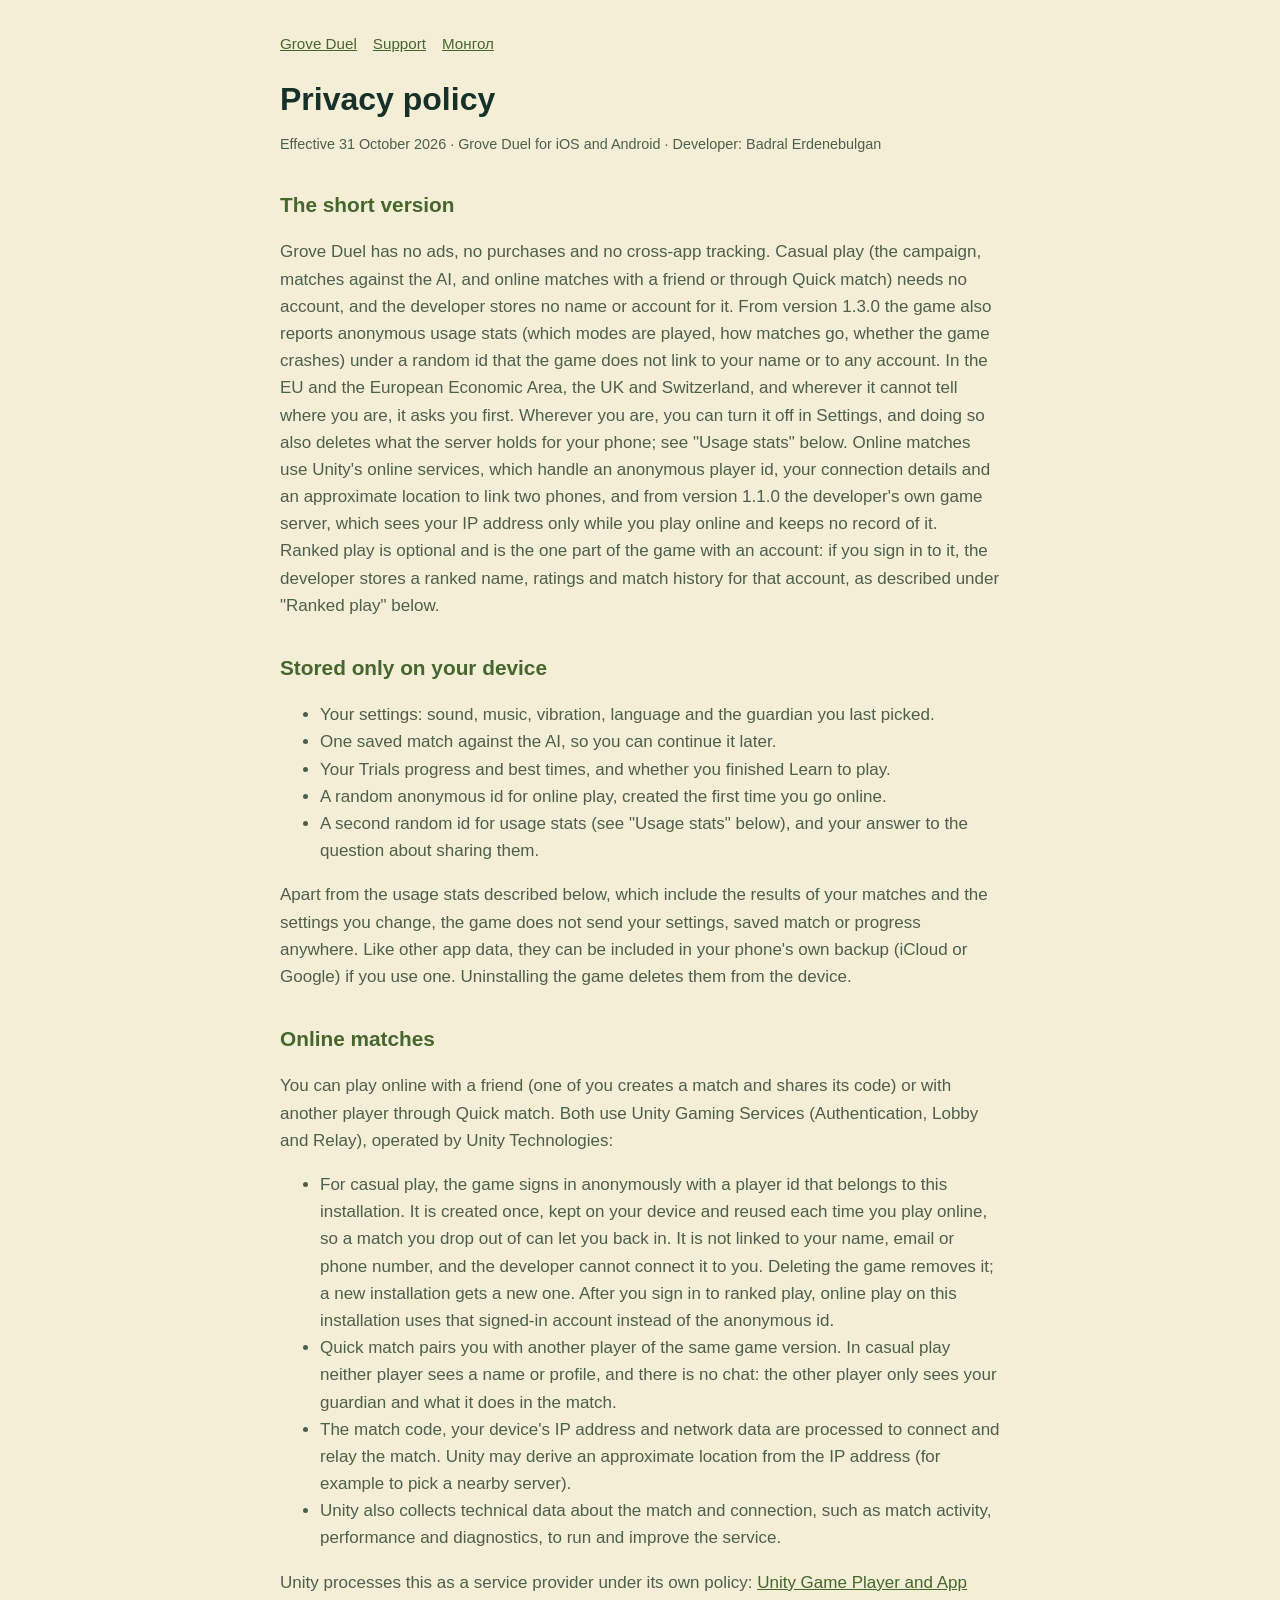
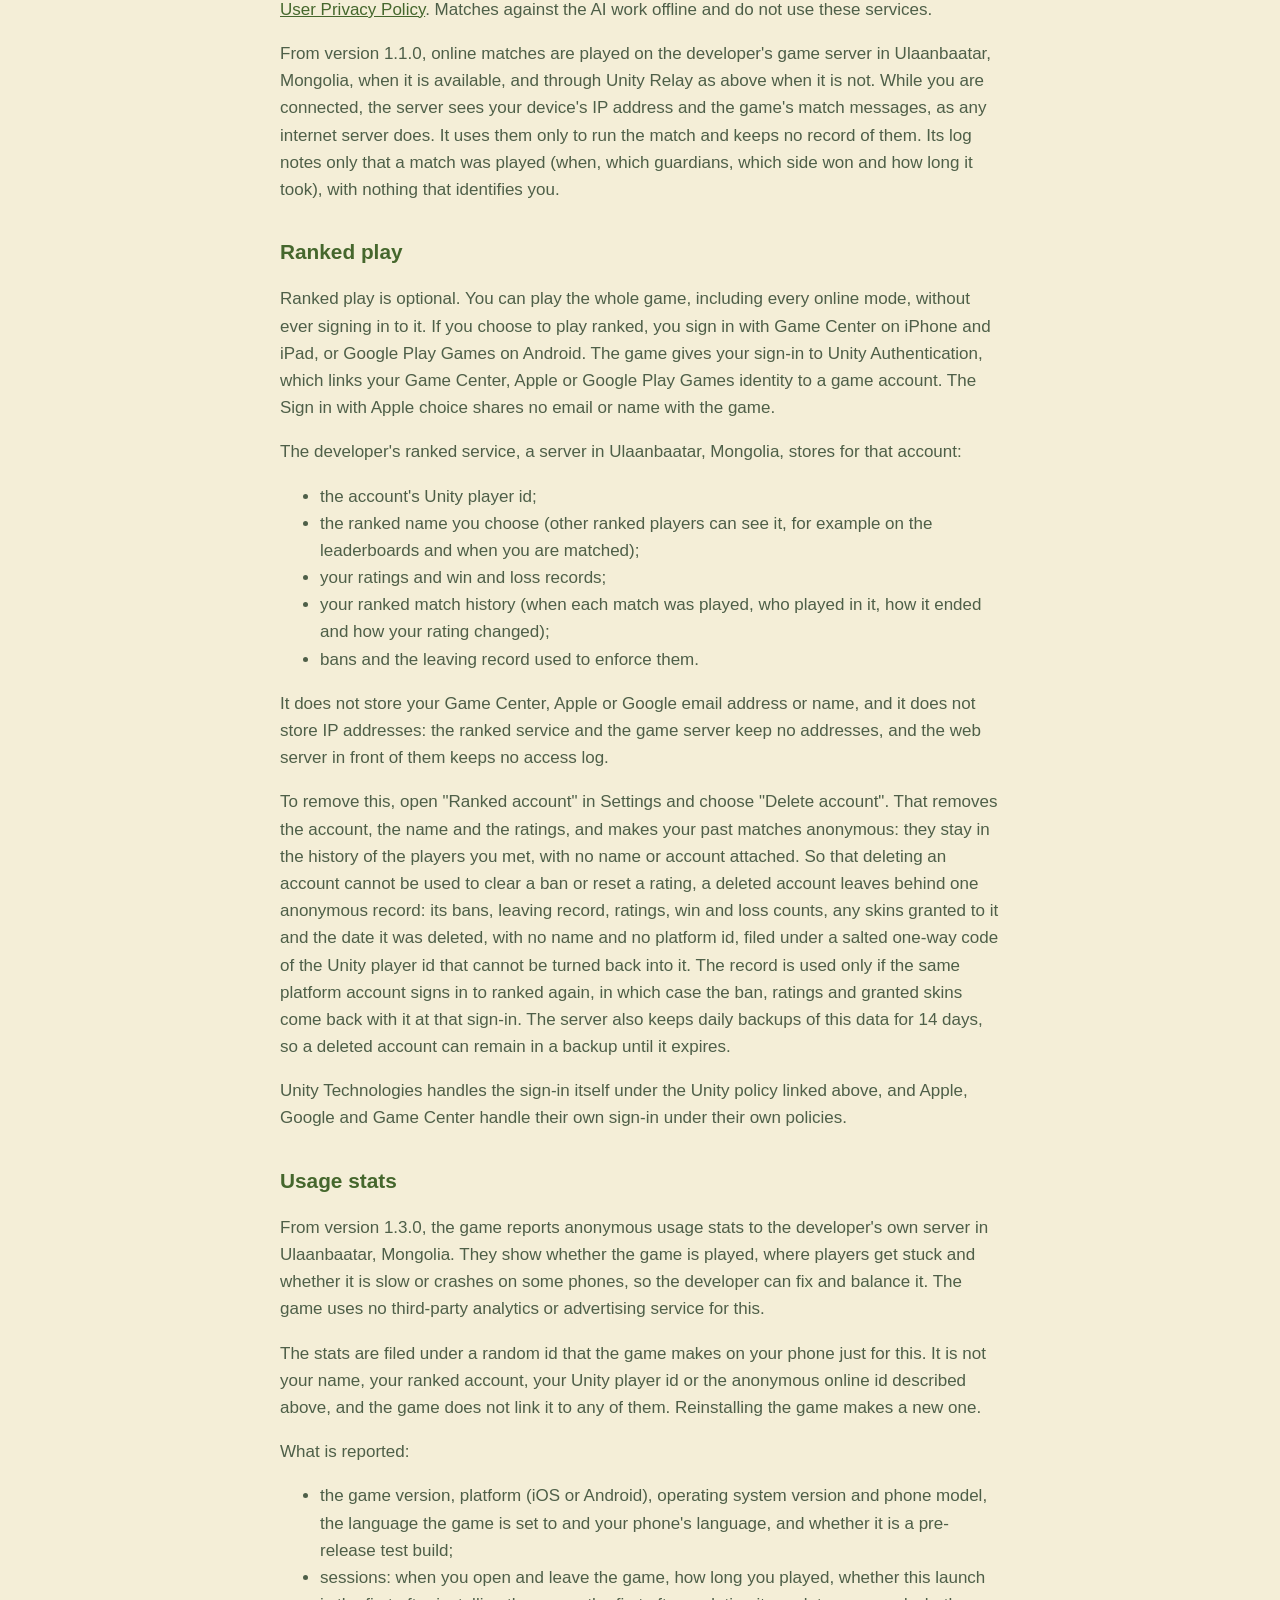
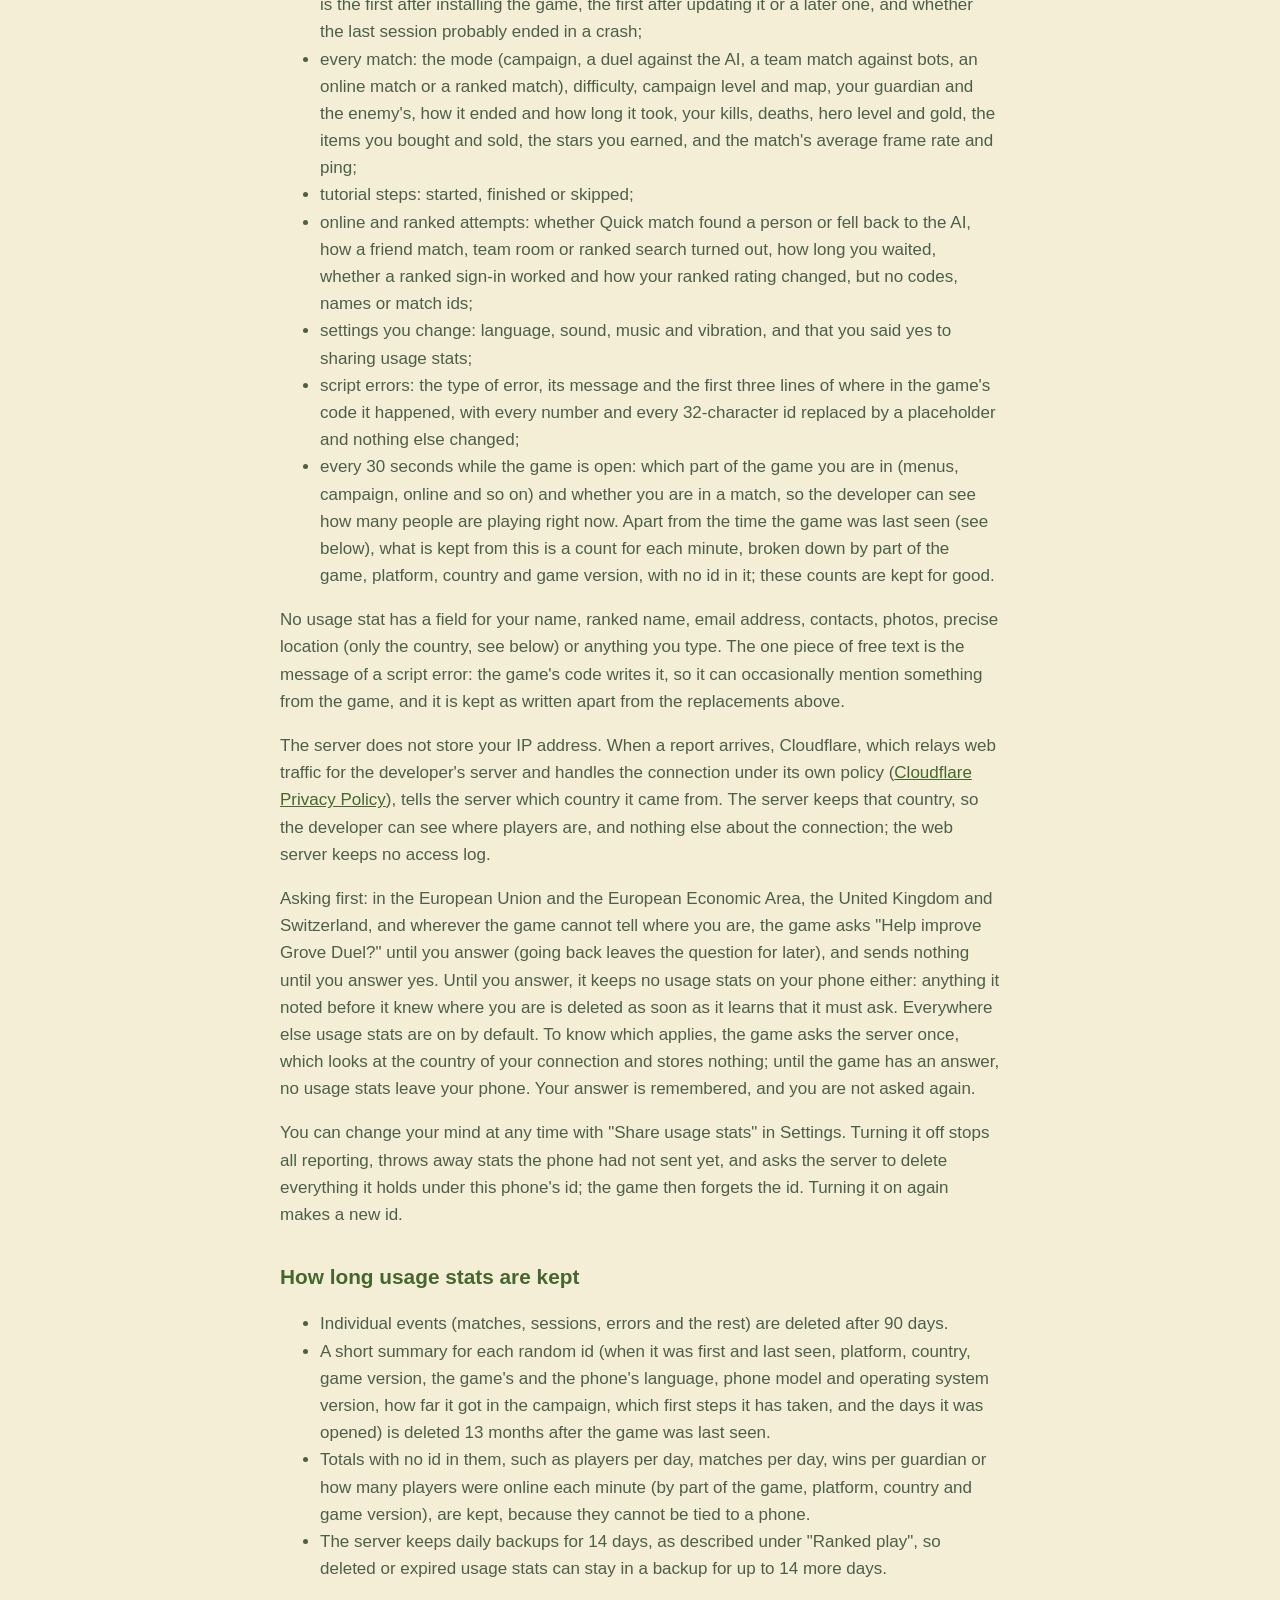
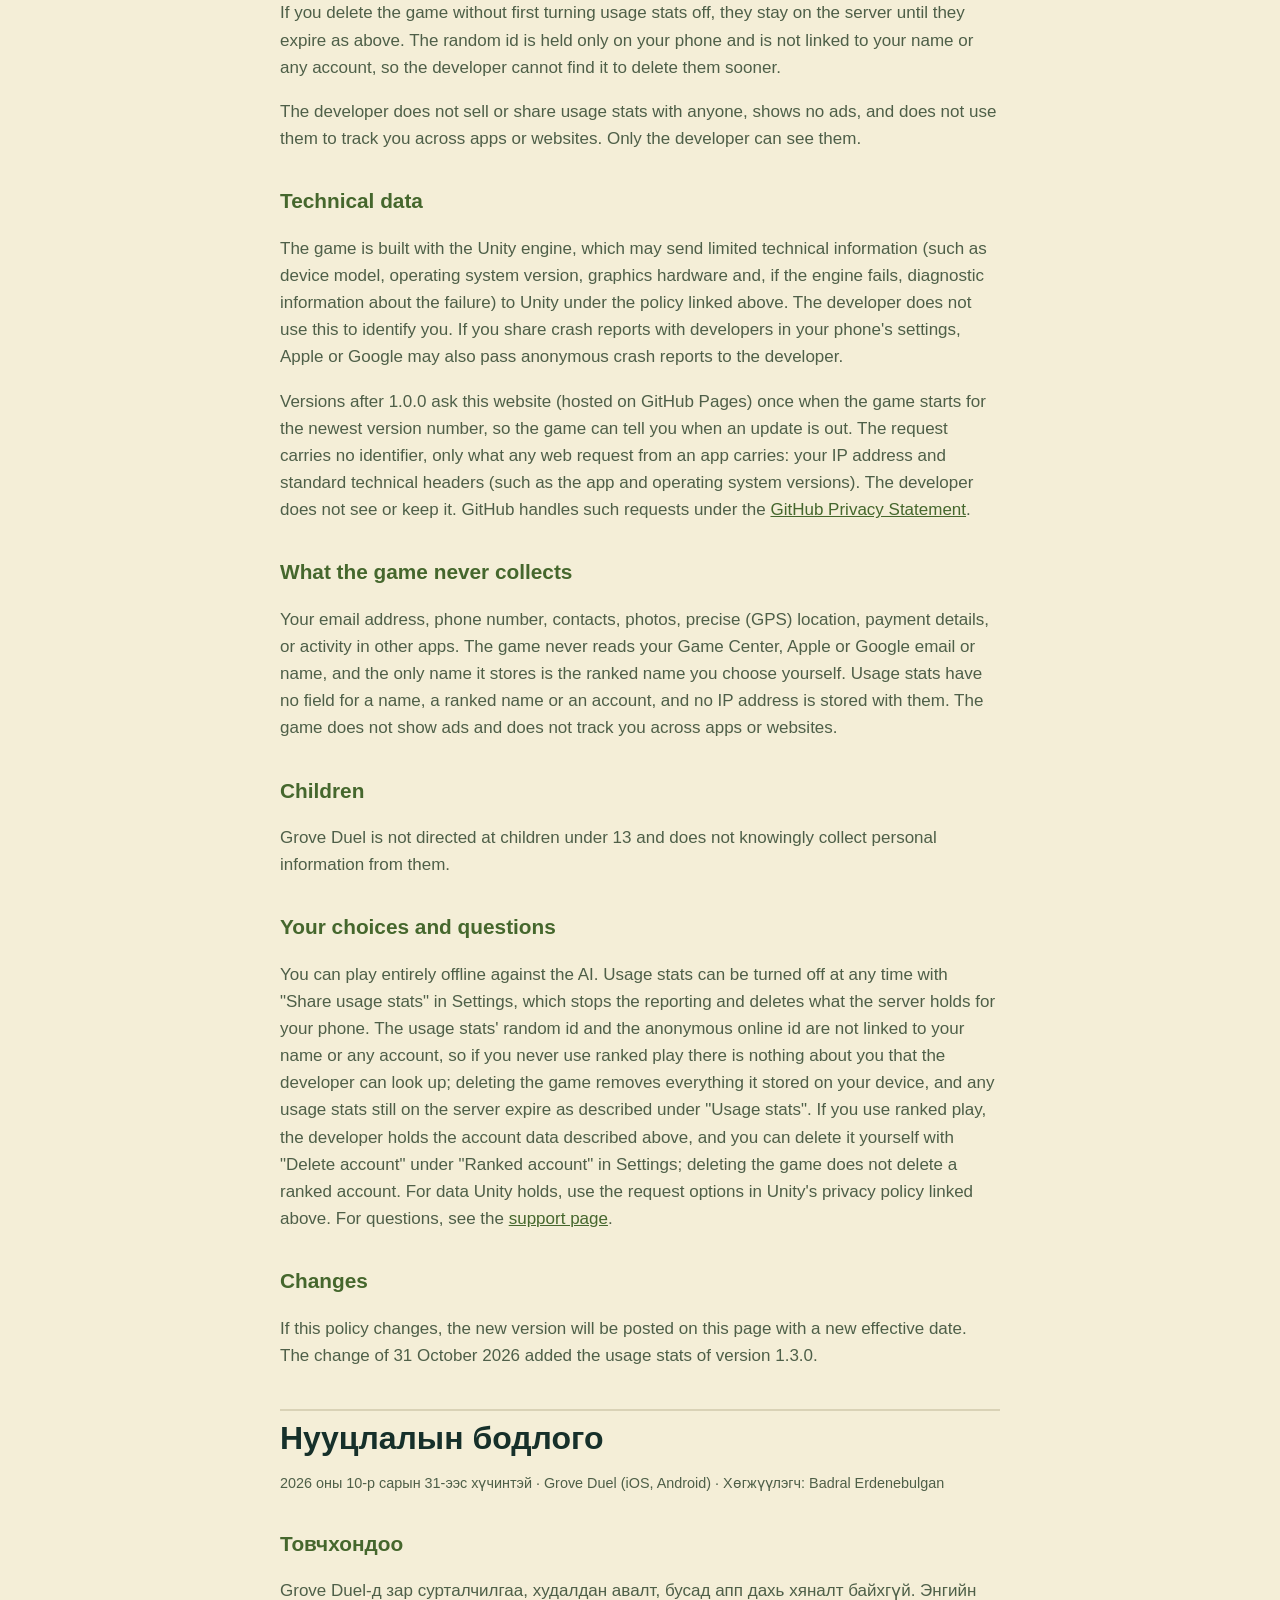
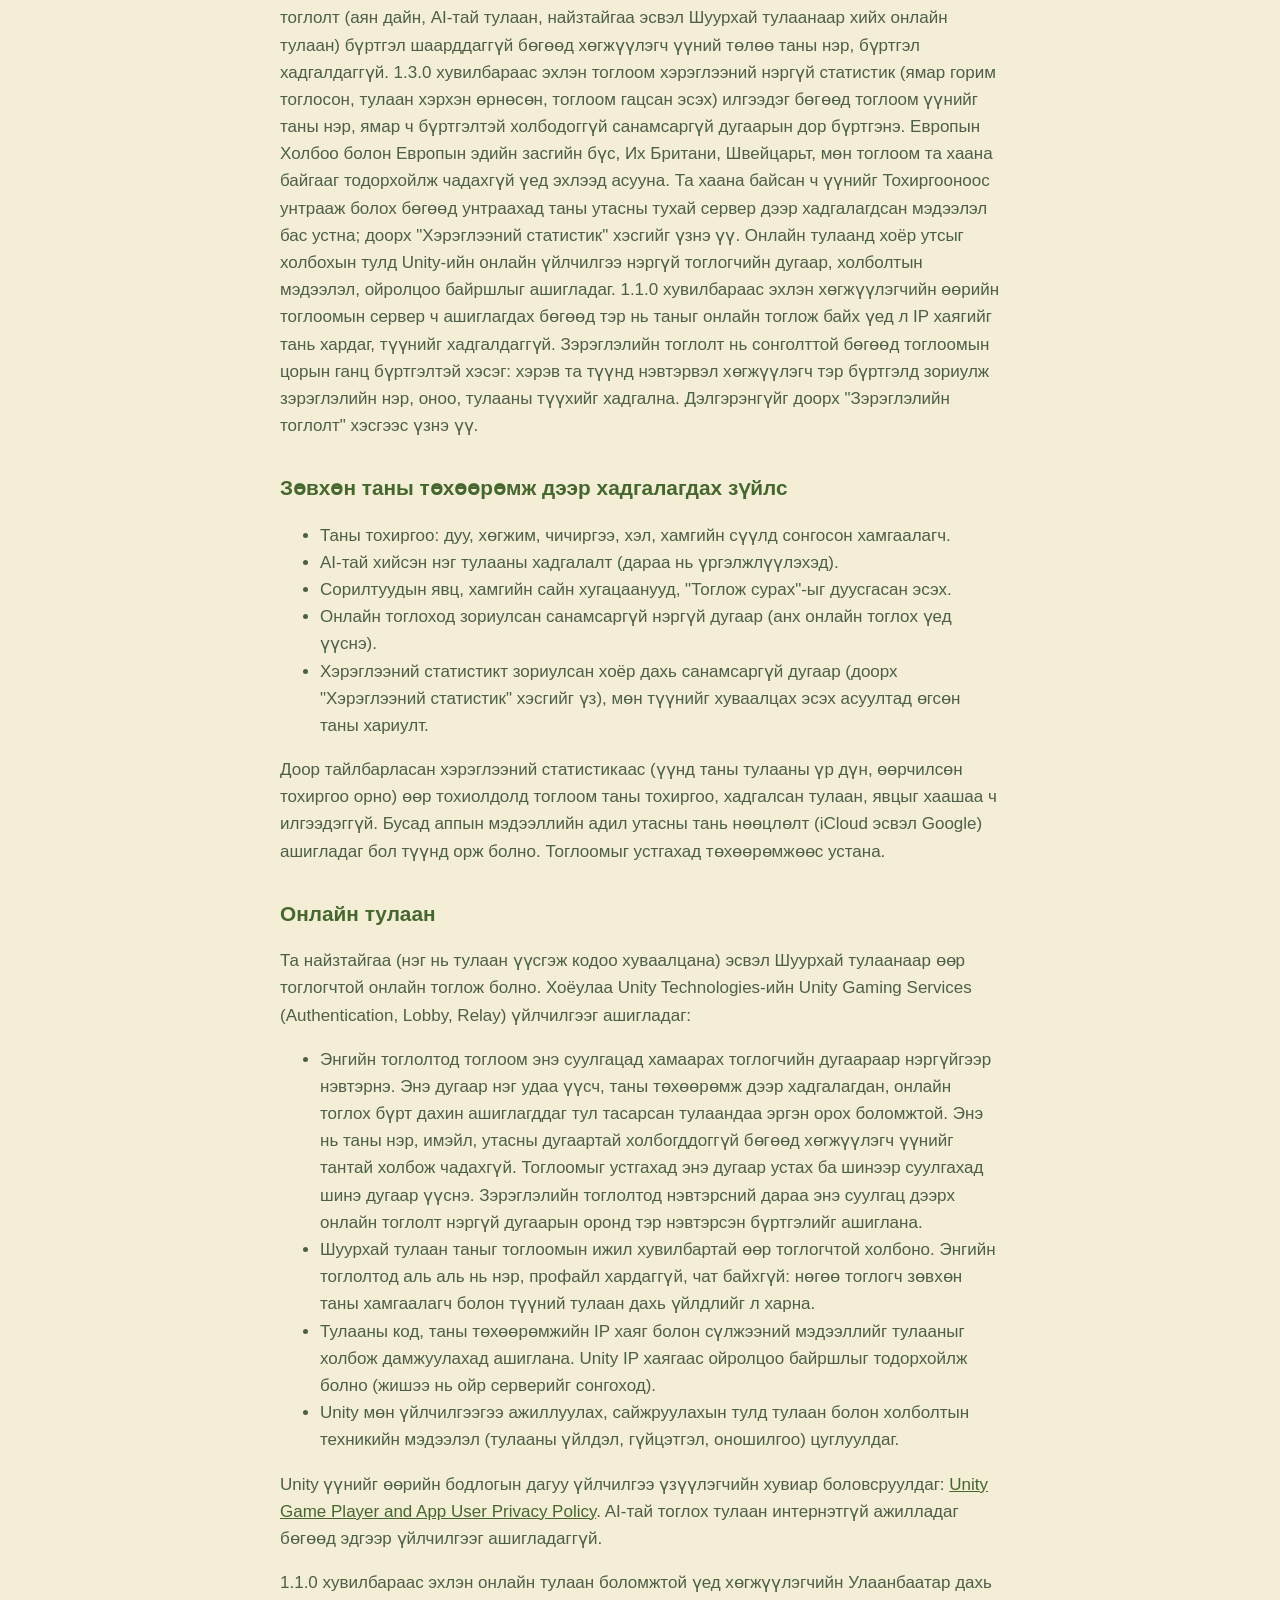
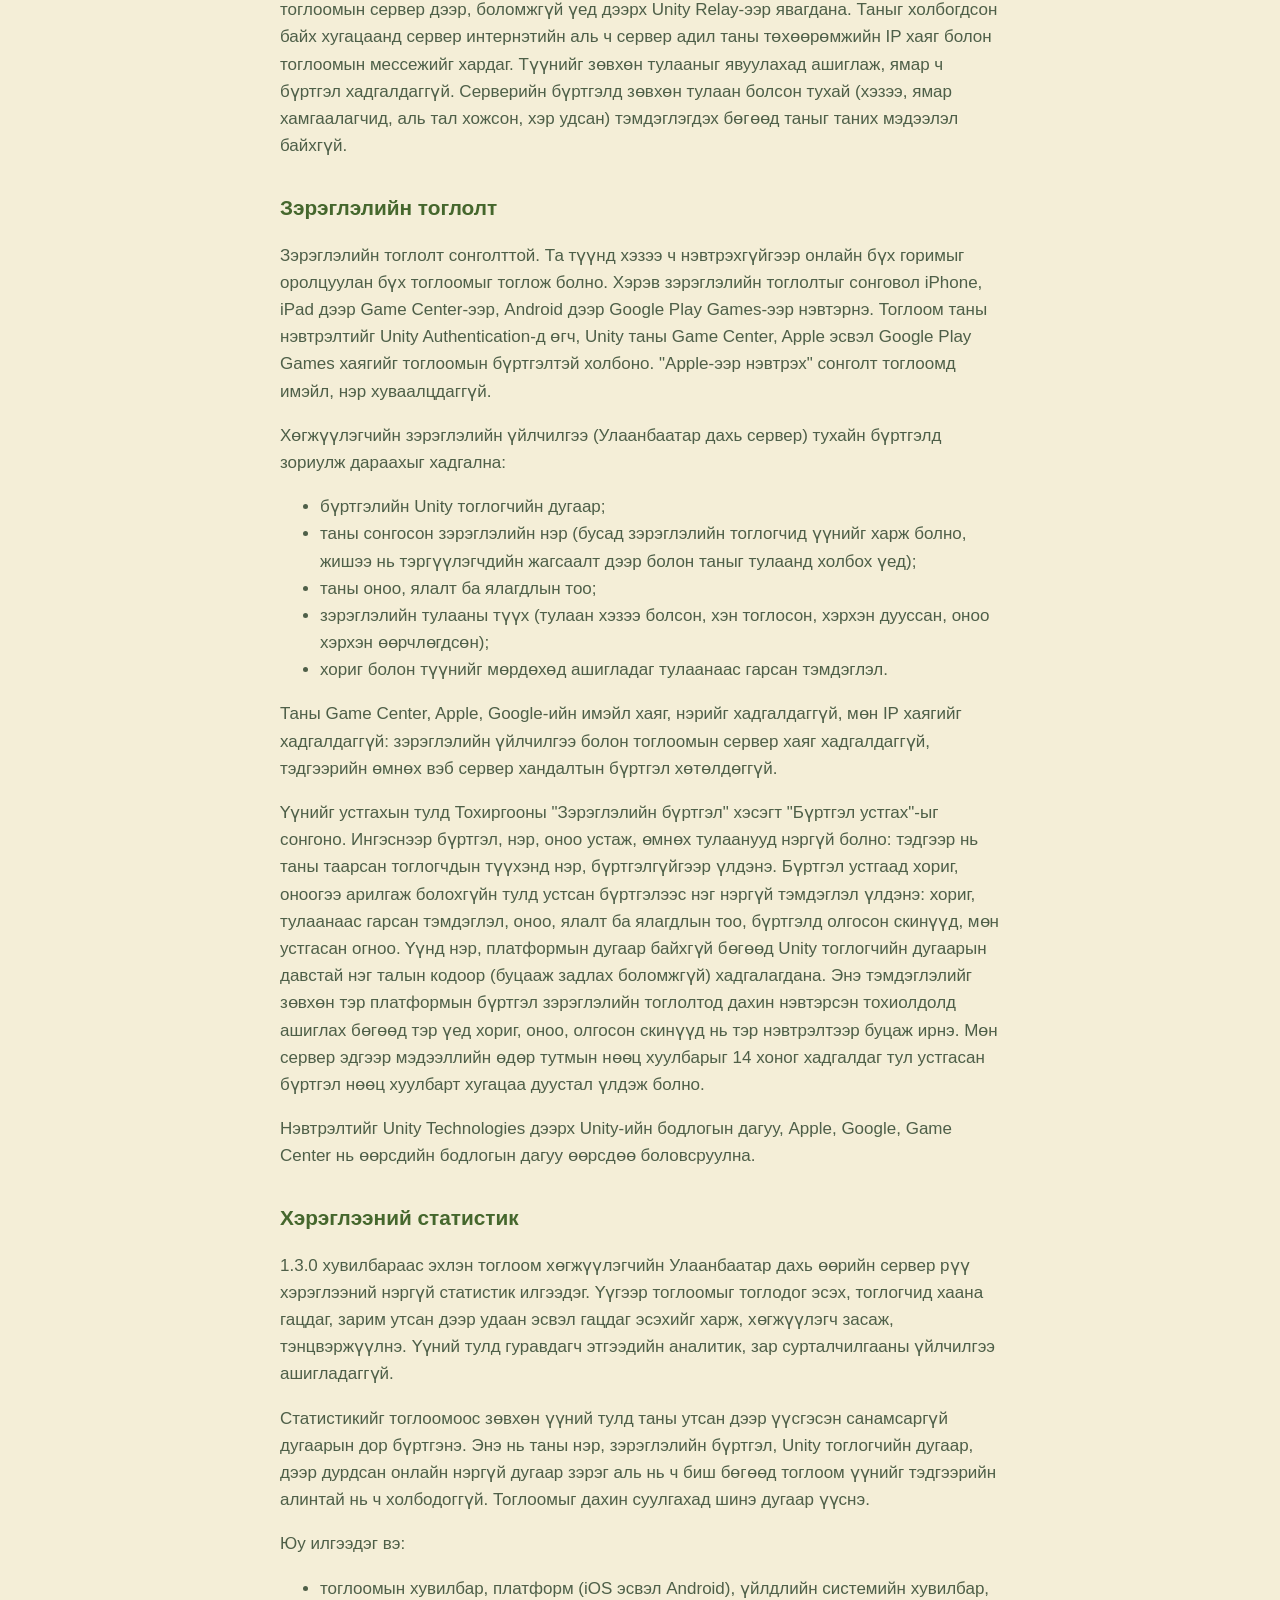
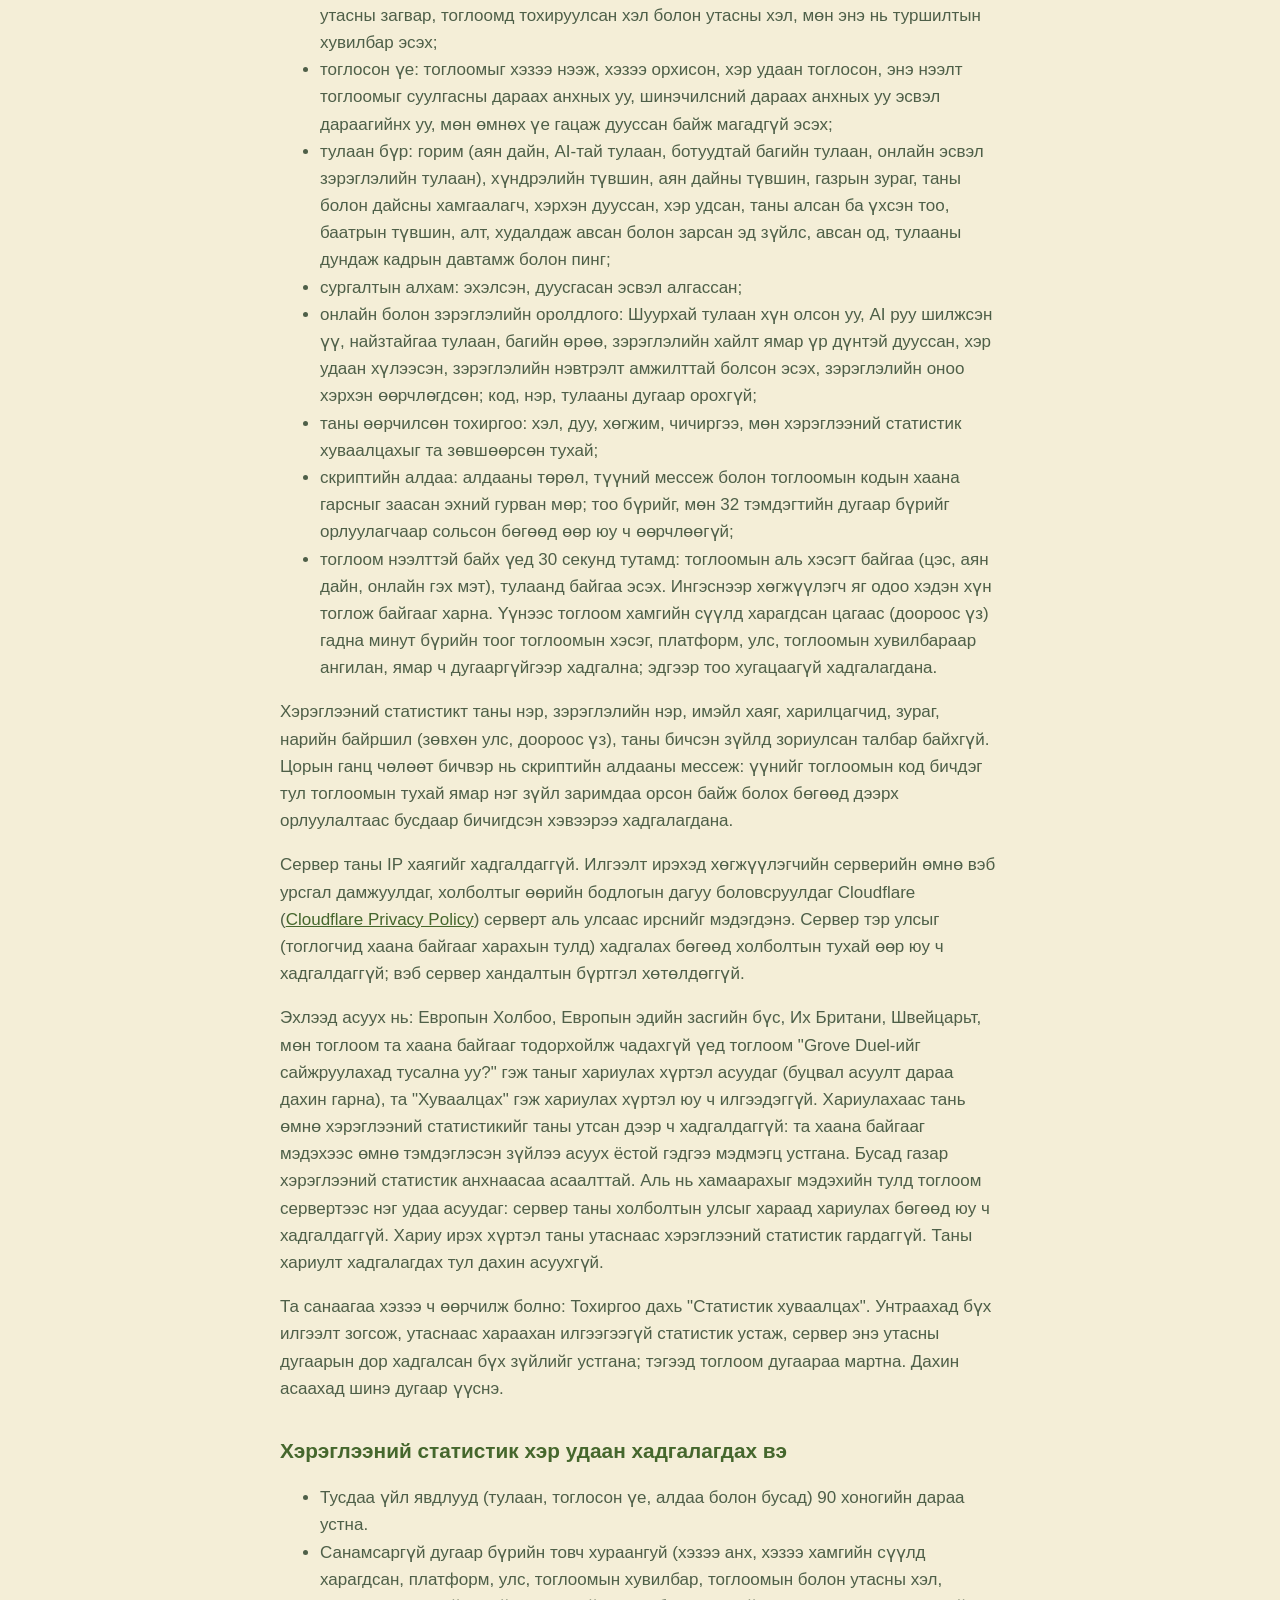
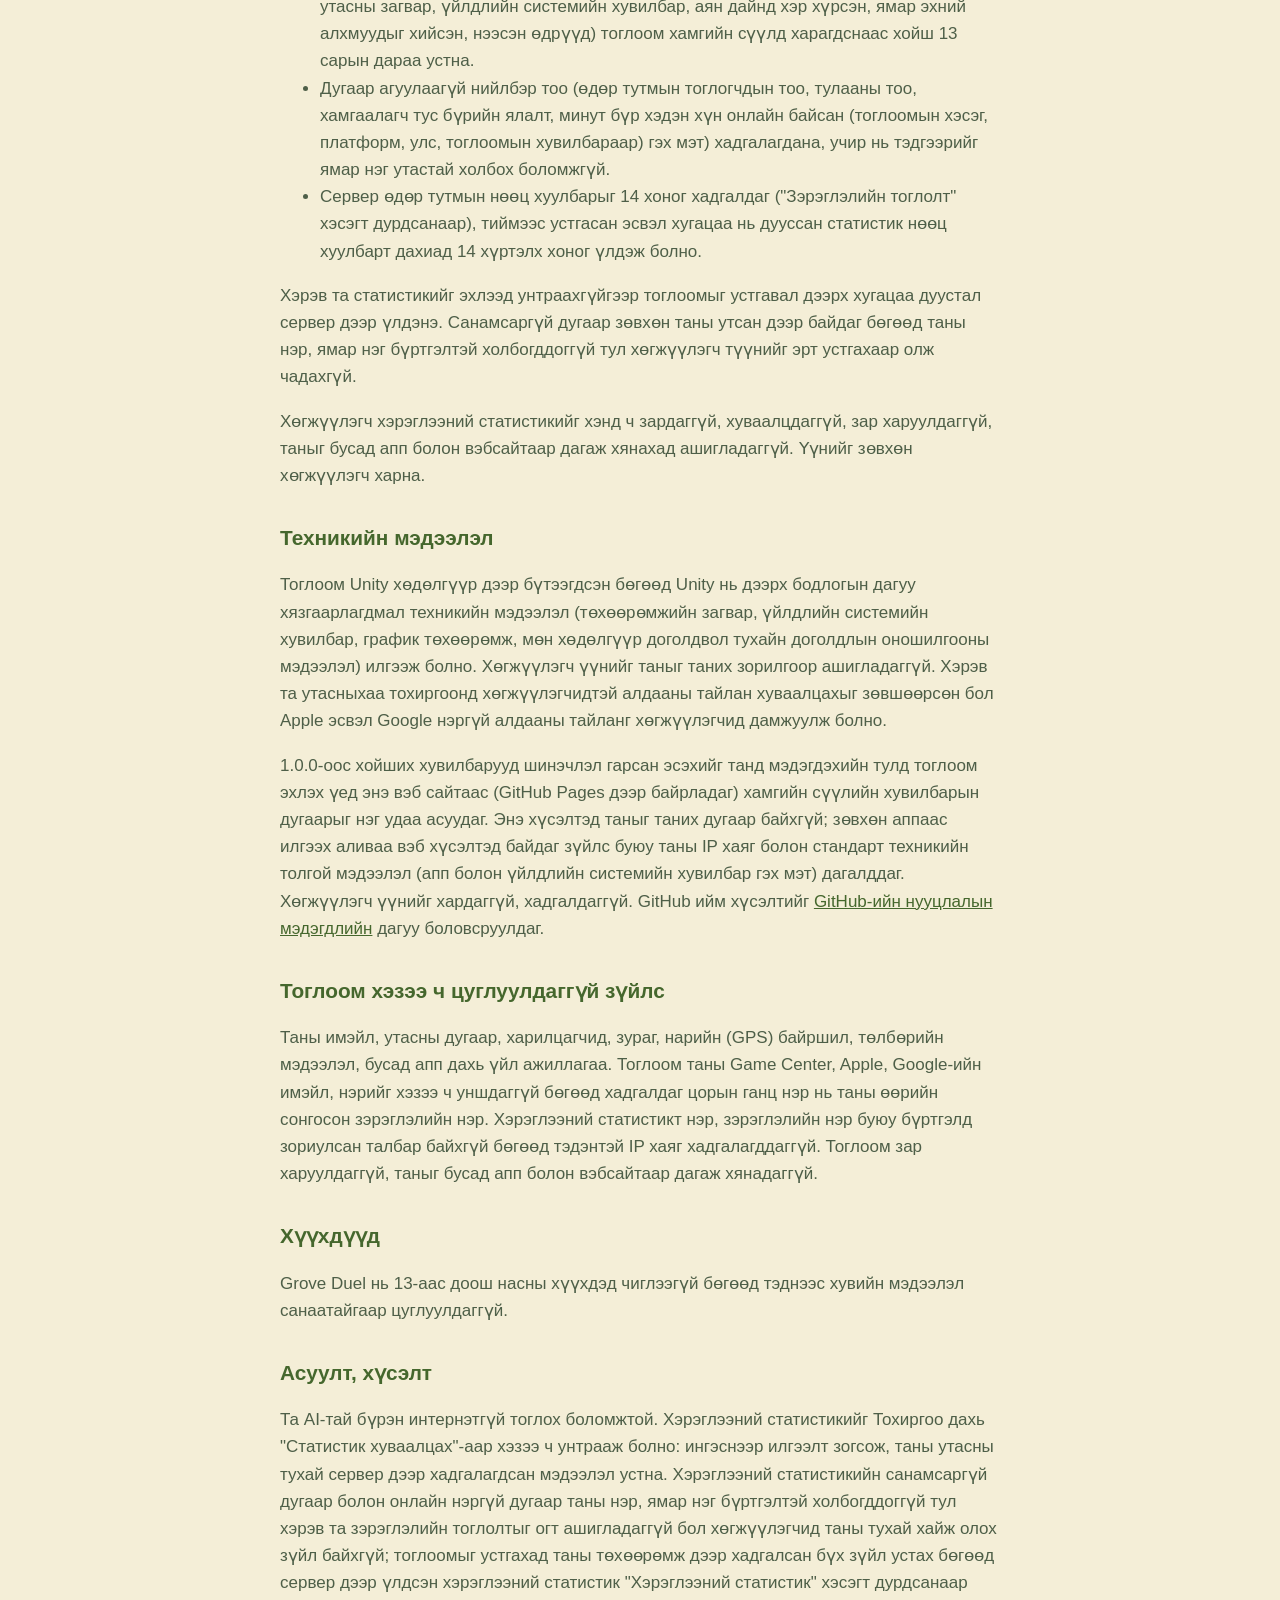
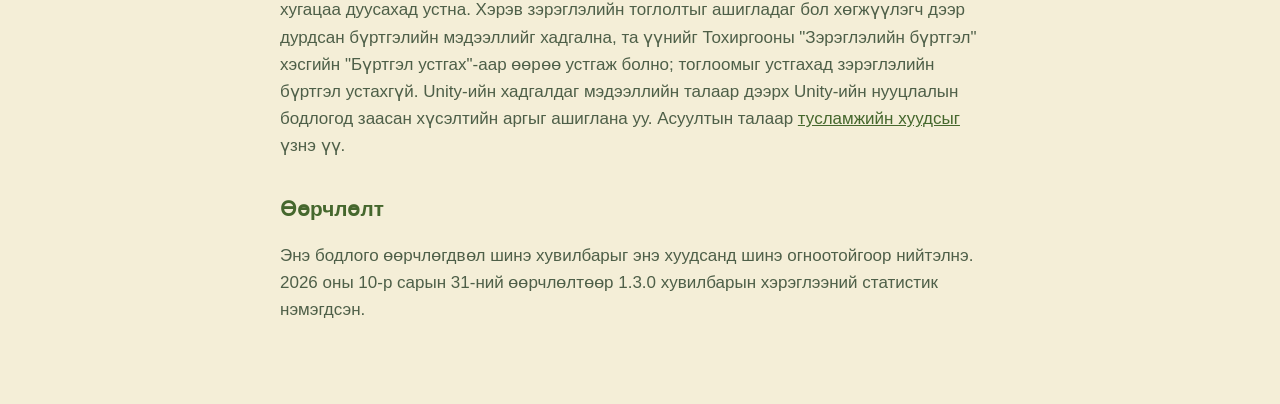
==== commit fd4119ad: "Update Grove Duel pages Co-Authored-By: Claude Opus 5.5 <noreply@anthropic.com>" ====
--- a/privacy.html
+++ b/privacy.html
@@ -47,7 +47,7 @@
 <li>bans and the leaving record used to enforce them.</li>
 </ul>
 <p>It does not store your Game Center, Apple or Google email address or name, and it does not store IP addresses: the ranked service and the game server keep no addresses, and the web server in front of them keeps no access log.</p>
-<p>To remove this, open "Ranked account" in Settings and choose "Delete account". That removes the account, the name and the ratings, and makes your past matches anonymous: they stay in the history of the players you met, with no name or account attached. So that deleting an account cannot be used to clear a ban or reset a rating, a deleted account leaves behind one anonymous record: its bans, leaving record, ratings, win and loss counts and the date it was deleted, with no name and no platform id, filed under a salted one-way code of the Unity player id that cannot be turned back into it. The record is used only if the same platform account signs in to ranked again, in which case the ban and ratings come back with it. The server also keeps daily backups of this data for 14 days, so a deleted account can remain in a backup until it expires.</p>
+<p>To remove this, open "Ranked account" in Settings and choose "Delete account". That removes the account, the name and the ratings, and makes your past matches anonymous: they stay in the history of the players you met, with no name or account attached. So that deleting an account cannot be used to clear a ban or reset a rating, a deleted account leaves behind one anonymous record: its bans, leaving record, ratings, win and loss counts, any skins granted to it and the date it was deleted, with no name and no platform id, filed under a salted one-way code of the Unity player id that cannot be turned back into it. The record is used only if the same platform account signs in to ranked again, in which case the ban, ratings and granted skins come back with it at that sign-in. The server also keeps daily backups of this data for 14 days, so a deleted account can remain in a backup until it expires.</p>
 <p>Unity Technologies handles the sign-in itself under the Unity policy linked above, and Apple, Google and Game Center handle their own sign-in under their own policies.</p>
 
 <h2>Usage stats</h2>
@@ -134,7 +134,7 @@
 <li>хориг болон түүнийг мөрдөхөд ашигладаг тулаанаас гарсан тэмдэглэл.</li>
 </ul>
 <p>Таны Game Center, Apple, Google-ийн имэйл хаяг, нэрийг хадгалдаггүй, мөн IP хаягийг хадгалдаггүй: зэрэглэлийн үйлчилгээ болон тоглоомын сервер хаяг хадгалдаггүй, тэдгээрийн өмнөх вэб сервер хандалтын бүртгэл хөтөлдөггүй.</p>
-<p>Үүнийг устгахын тулд Тохиргооны "Зэрэглэлийн бүртгэл" хэсэгт "Бүртгэл устгах"-ыг сонгоно. Ингэснээр бүртгэл, нэр, оноо устаж, өмнөх тулаанууд нэргүй болно: тэдгээр нь таны таарсан тоглогчдын түүхэнд нэр, бүртгэлгүйгээр үлдэнэ. Бүртгэл устгаад хориг, оноогээ арилгаж болохгүйн тулд устсан бүртгэлээс нэг нэргүй тэмдэглэл үлдэнэ: хориг, тулаанаас гарсан тэмдэглэл, оноо, ялалт ба ялагдлын тоо, мөн устгасан огноо. Үүнд нэр, платформын дугаар байхгүй бөгөөд Unity тоглогчийн дугаарын давстай нэг талын кодоор (буцааж задлах боломжгүй) хадгалагдана. Энэ тэмдэглэлийг зөвхөн тэр платформын бүртгэл зэрэглэлийн тоглолтод дахин нэвтэрсэн тохиолдолд ашиглах бөгөөд тэр үед хориг, оноо нь буцаж ирнэ. Мөн сервер эдгээр мэдээллийн өдөр тутмын нөөц хуулбарыг 14 хоног хадгалдаг тул устгасан бүртгэл нөөц хуулбарт хугацаа дуустал үлдэж болно.</p>
+<p>Үүнийг устгахын тулд Тохиргооны "Зэрэглэлийн бүртгэл" хэсэгт "Бүртгэл устгах"-ыг сонгоно. Ингэснээр бүртгэл, нэр, оноо устаж, өмнөх тулаанууд нэргүй болно: тэдгээр нь таны таарсан тоглогчдын түүхэнд нэр, бүртгэлгүйгээр үлдэнэ. Бүртгэл устгаад хориг, оноогээ арилгаж болохгүйн тулд устсан бүртгэлээс нэг нэргүй тэмдэглэл үлдэнэ: хориг, тулаанаас гарсан тэмдэглэл, оноо, ялалт ба ялагдлын тоо, бүртгэлд олгосон скинүүд, мөн устгасан огноо. Үүнд нэр, платформын дугаар байхгүй бөгөөд Unity тоглогчийн дугаарын давстай нэг талын кодоор (буцааж задлах боломжгүй) хадгалагдана. Энэ тэмдэглэлийг зөвхөн тэр платформын бүртгэл зэрэглэлийн тоглолтод дахин нэвтэрсэн тохиолдолд ашиглах бөгөөд тэр үед хориг, оноо, олгосон скинүүд нь тэр нэвтрэлтээр буцаж ирнэ. Мөн сервер эдгээр мэдээллийн өдөр тутмын нөөц хуулбарыг 14 хоног хадгалдаг тул устгасан бүртгэл нөөц хуулбарт хугацаа дуустал үлдэж болно.</p>
 <p>Нэвтрэлтийг Unity Technologies дээрх Unity-ийн бодлогын дагуу, Apple, Google, Game Center нь өөрсдийн бодлогын дагуу өөрсдөө боловсруулна.</p>
 
 <h2>Хэрэглээний статистик</h2>
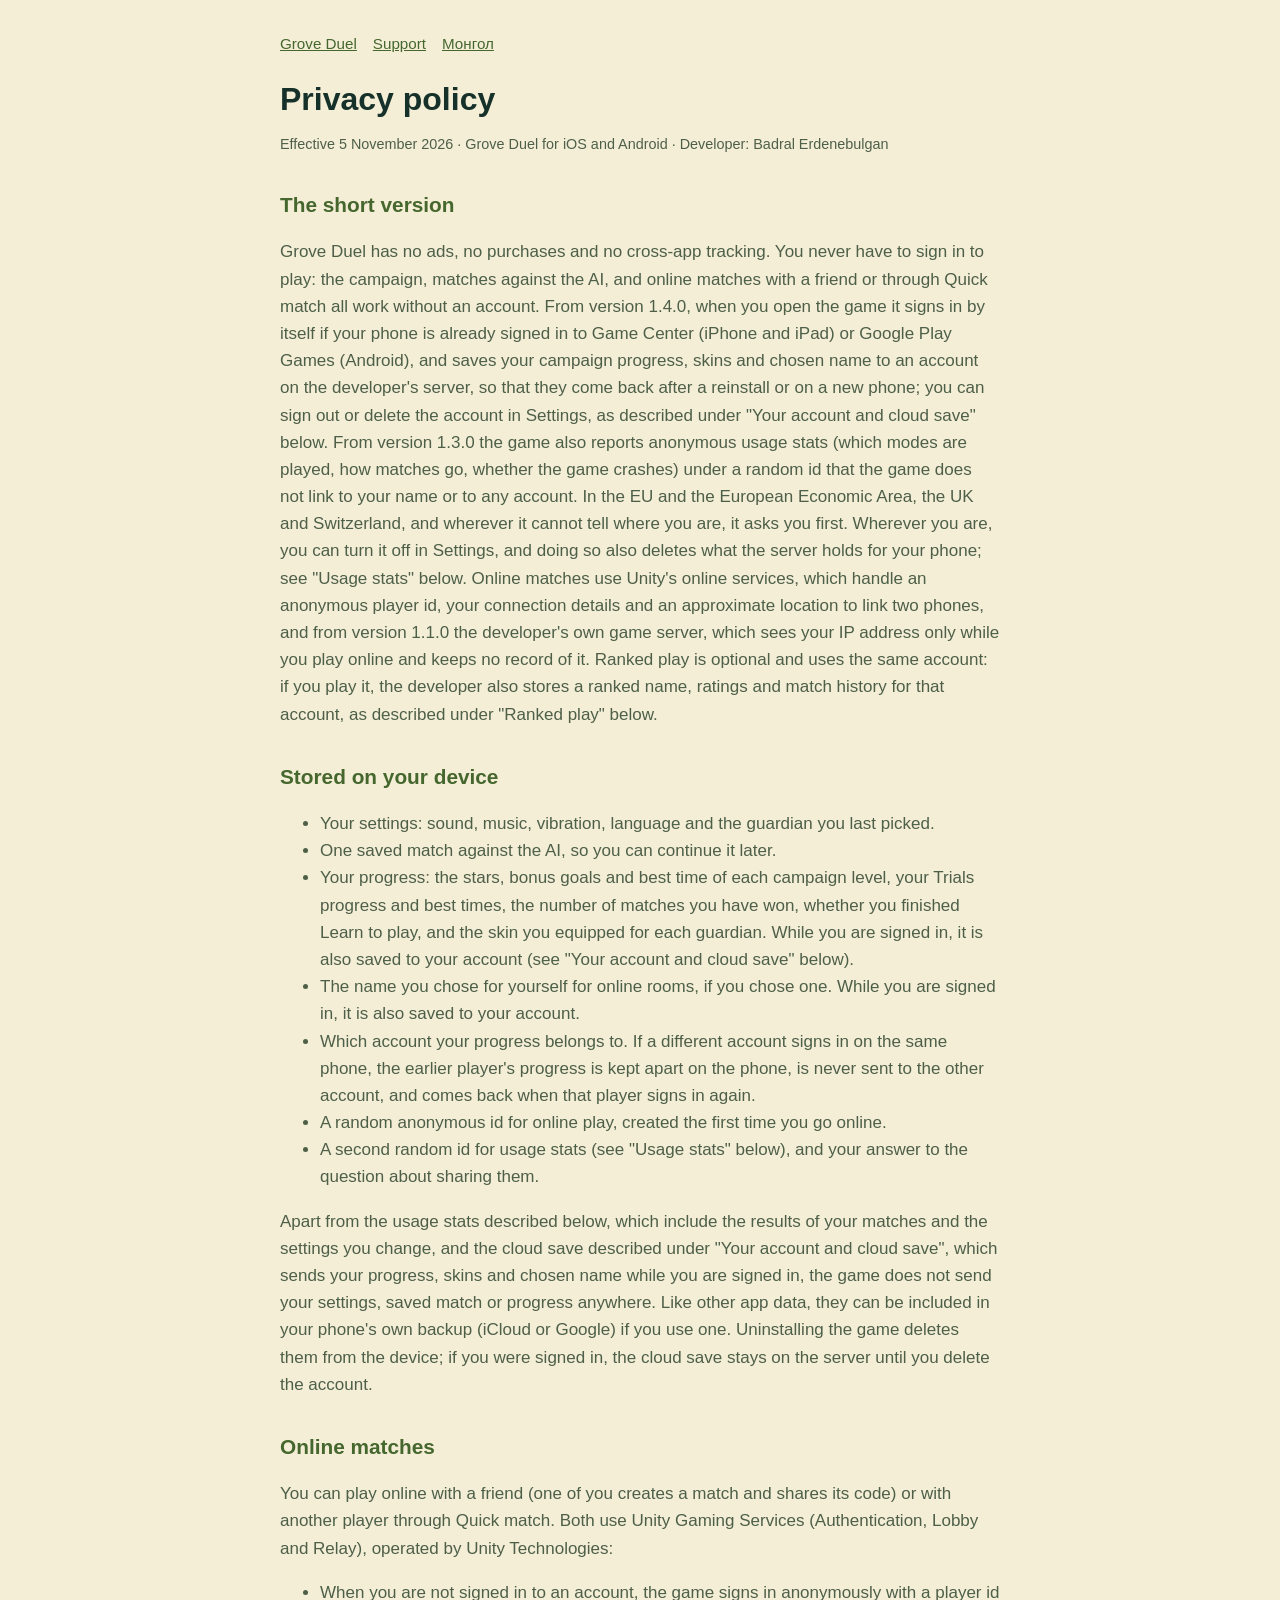
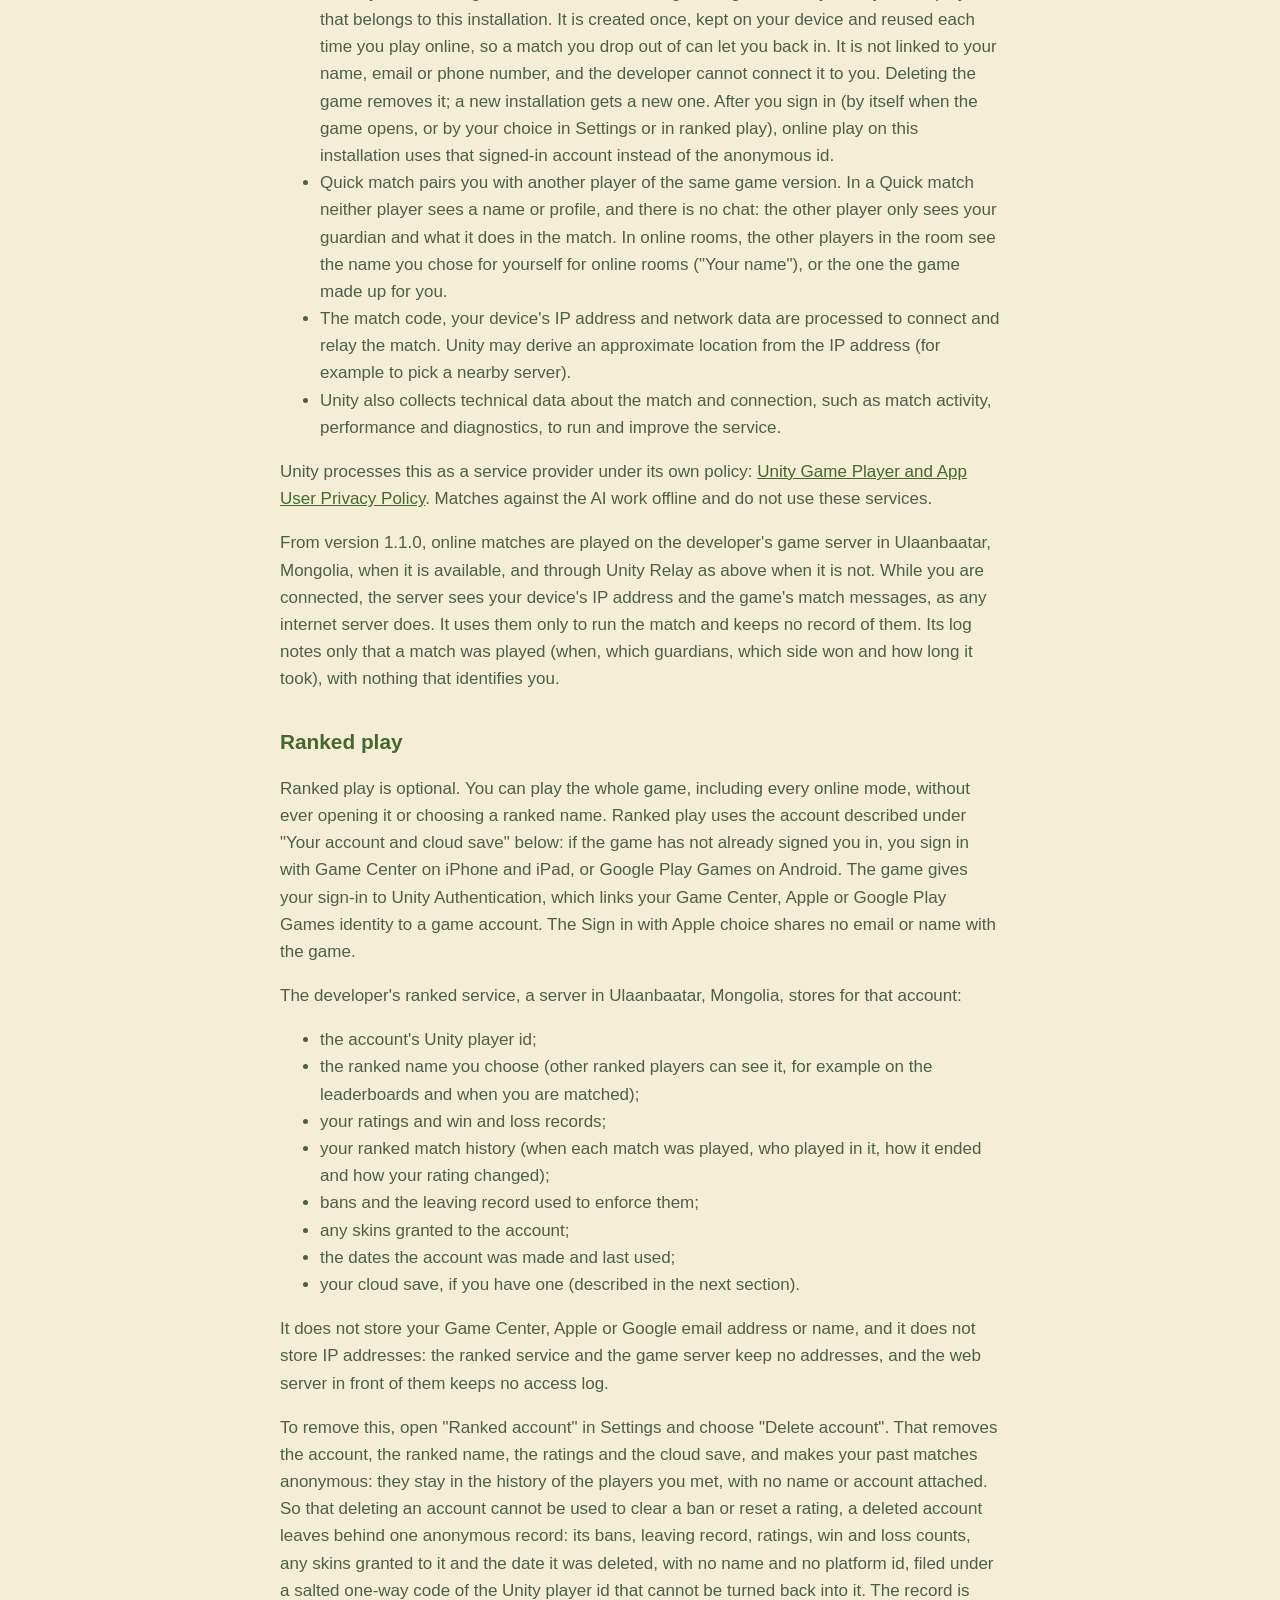
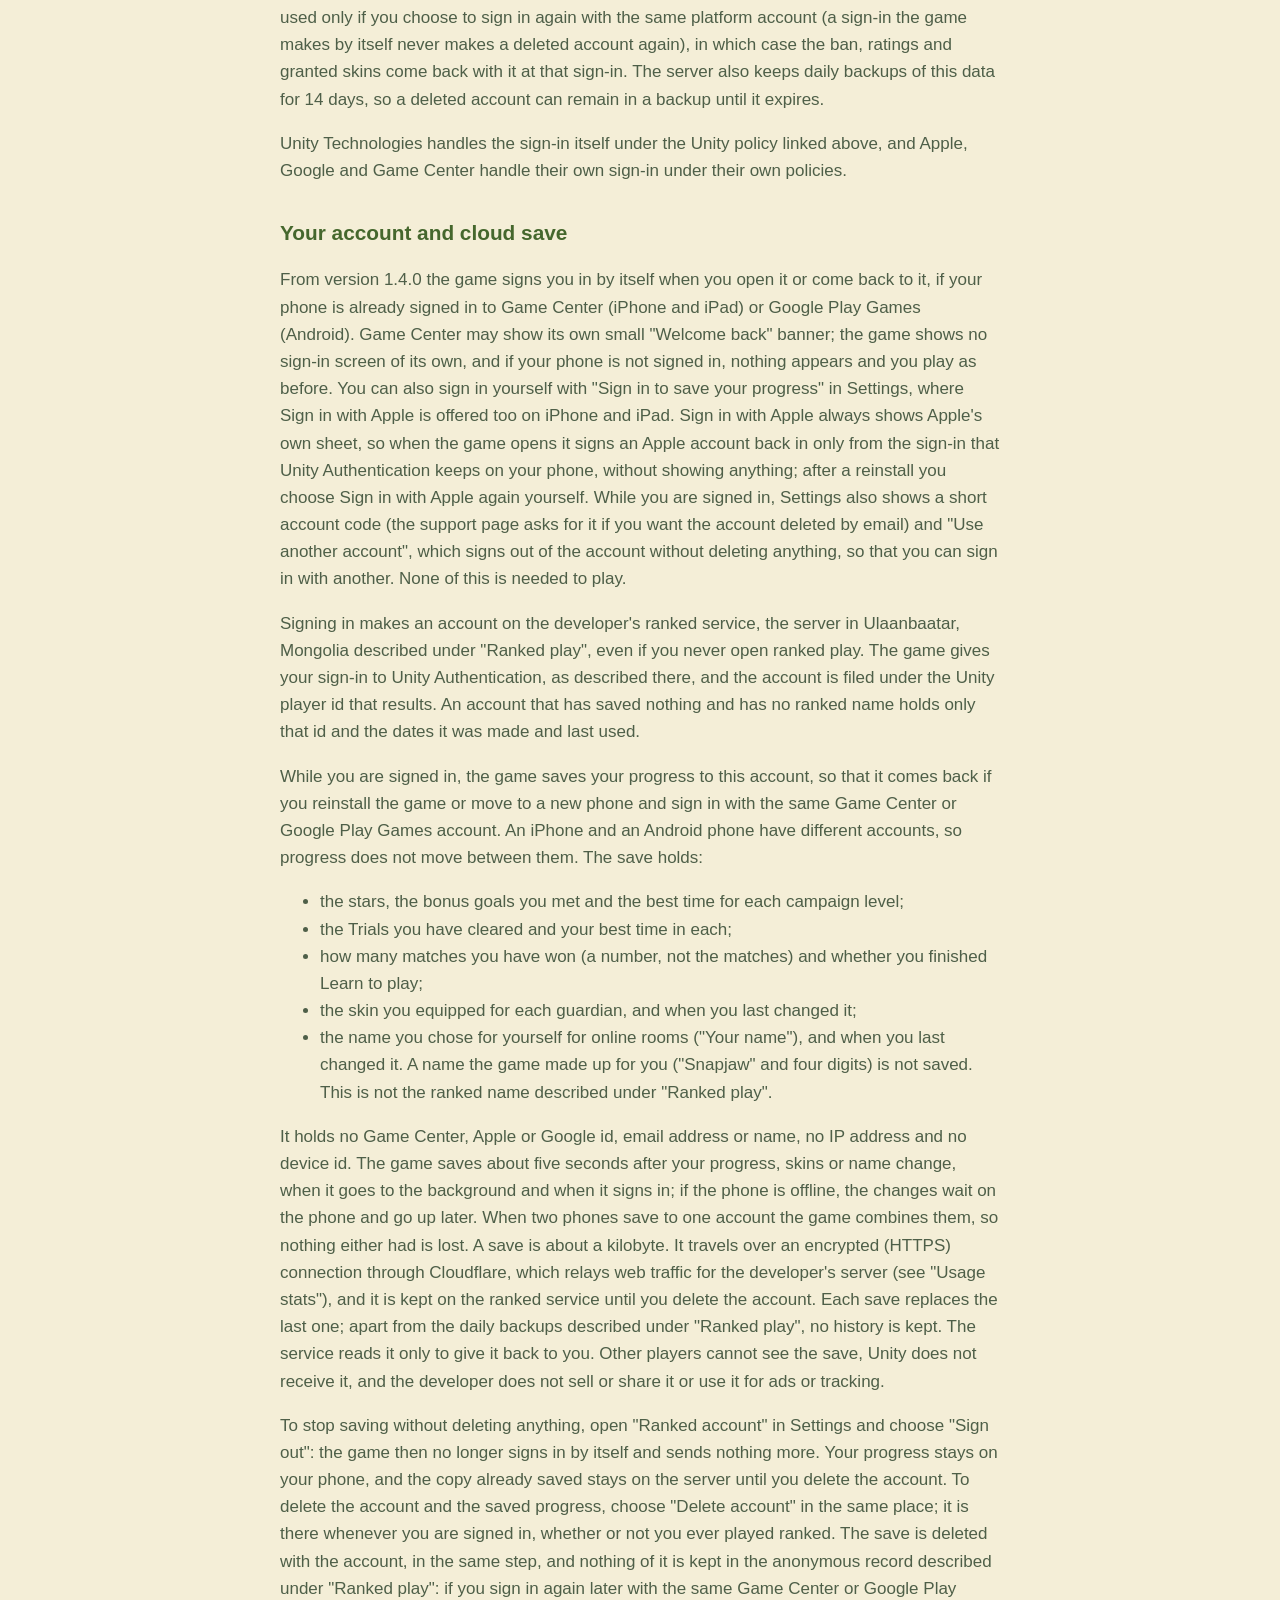
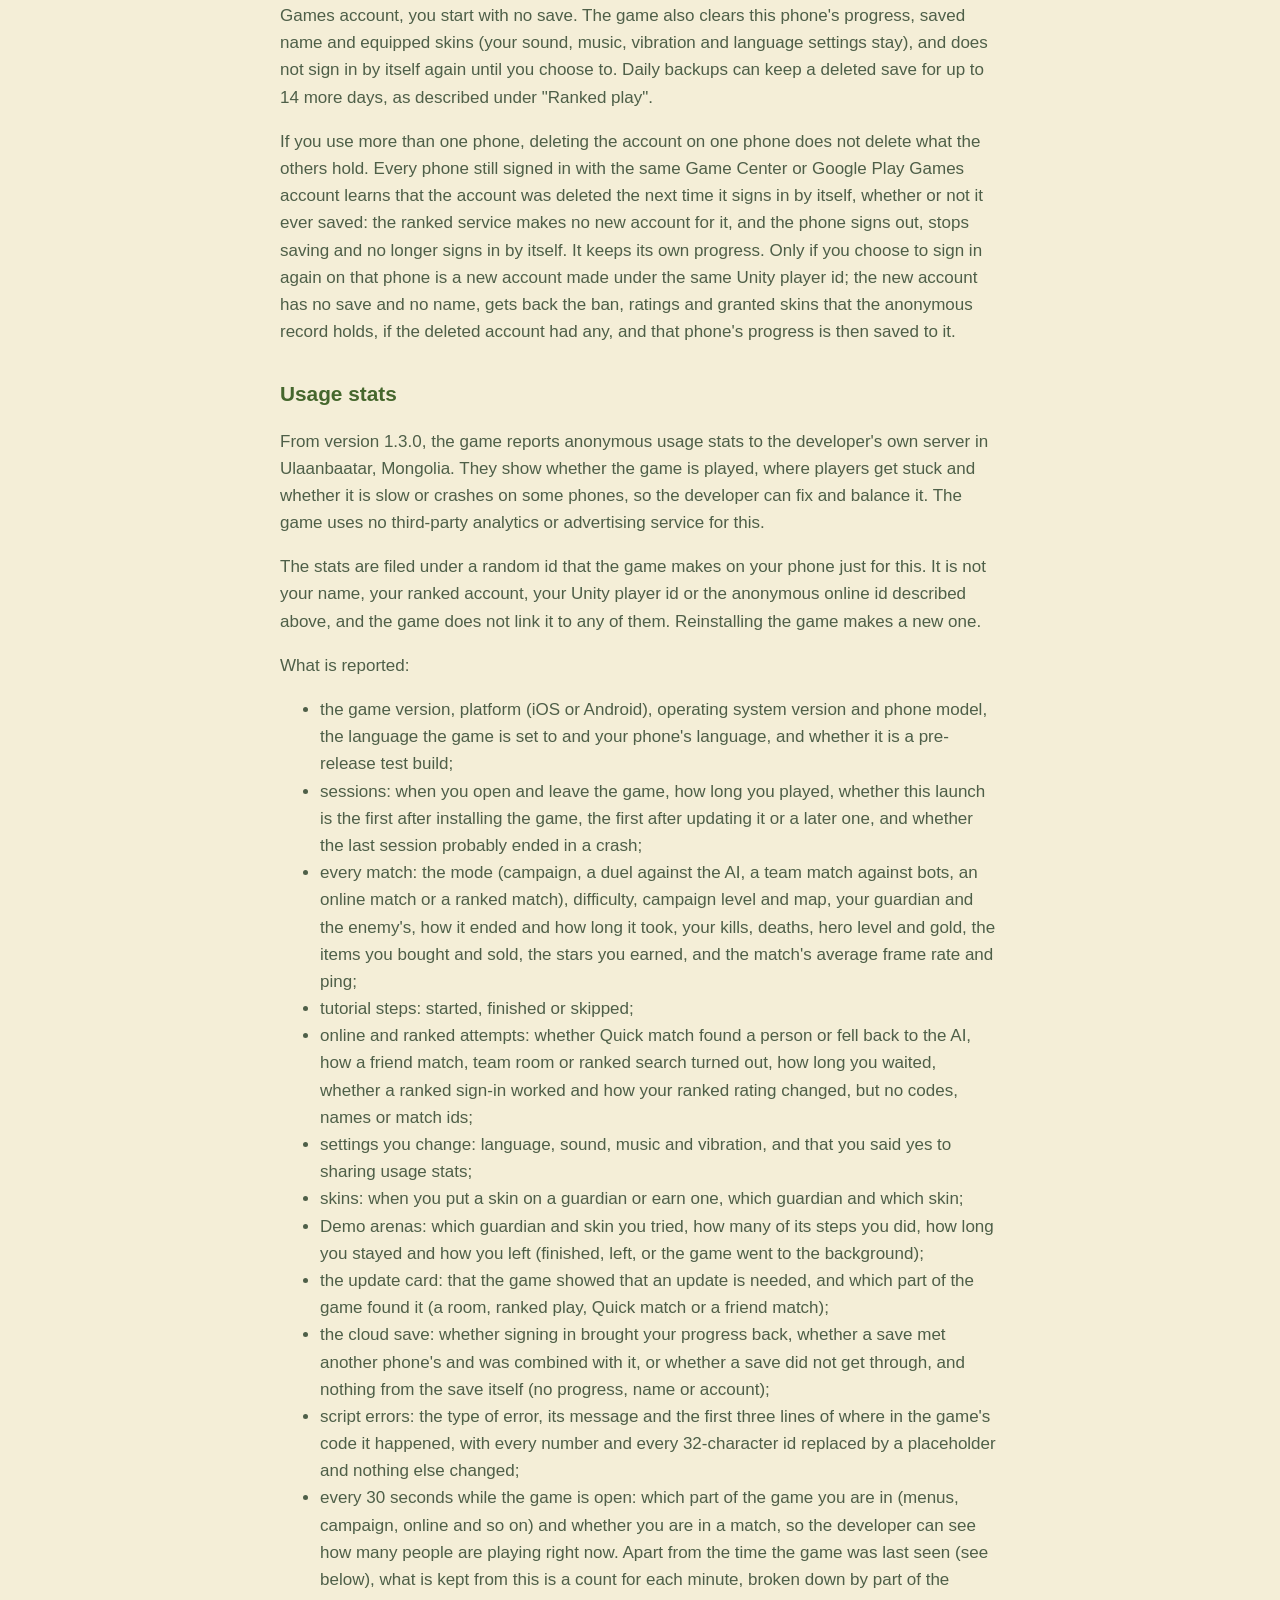
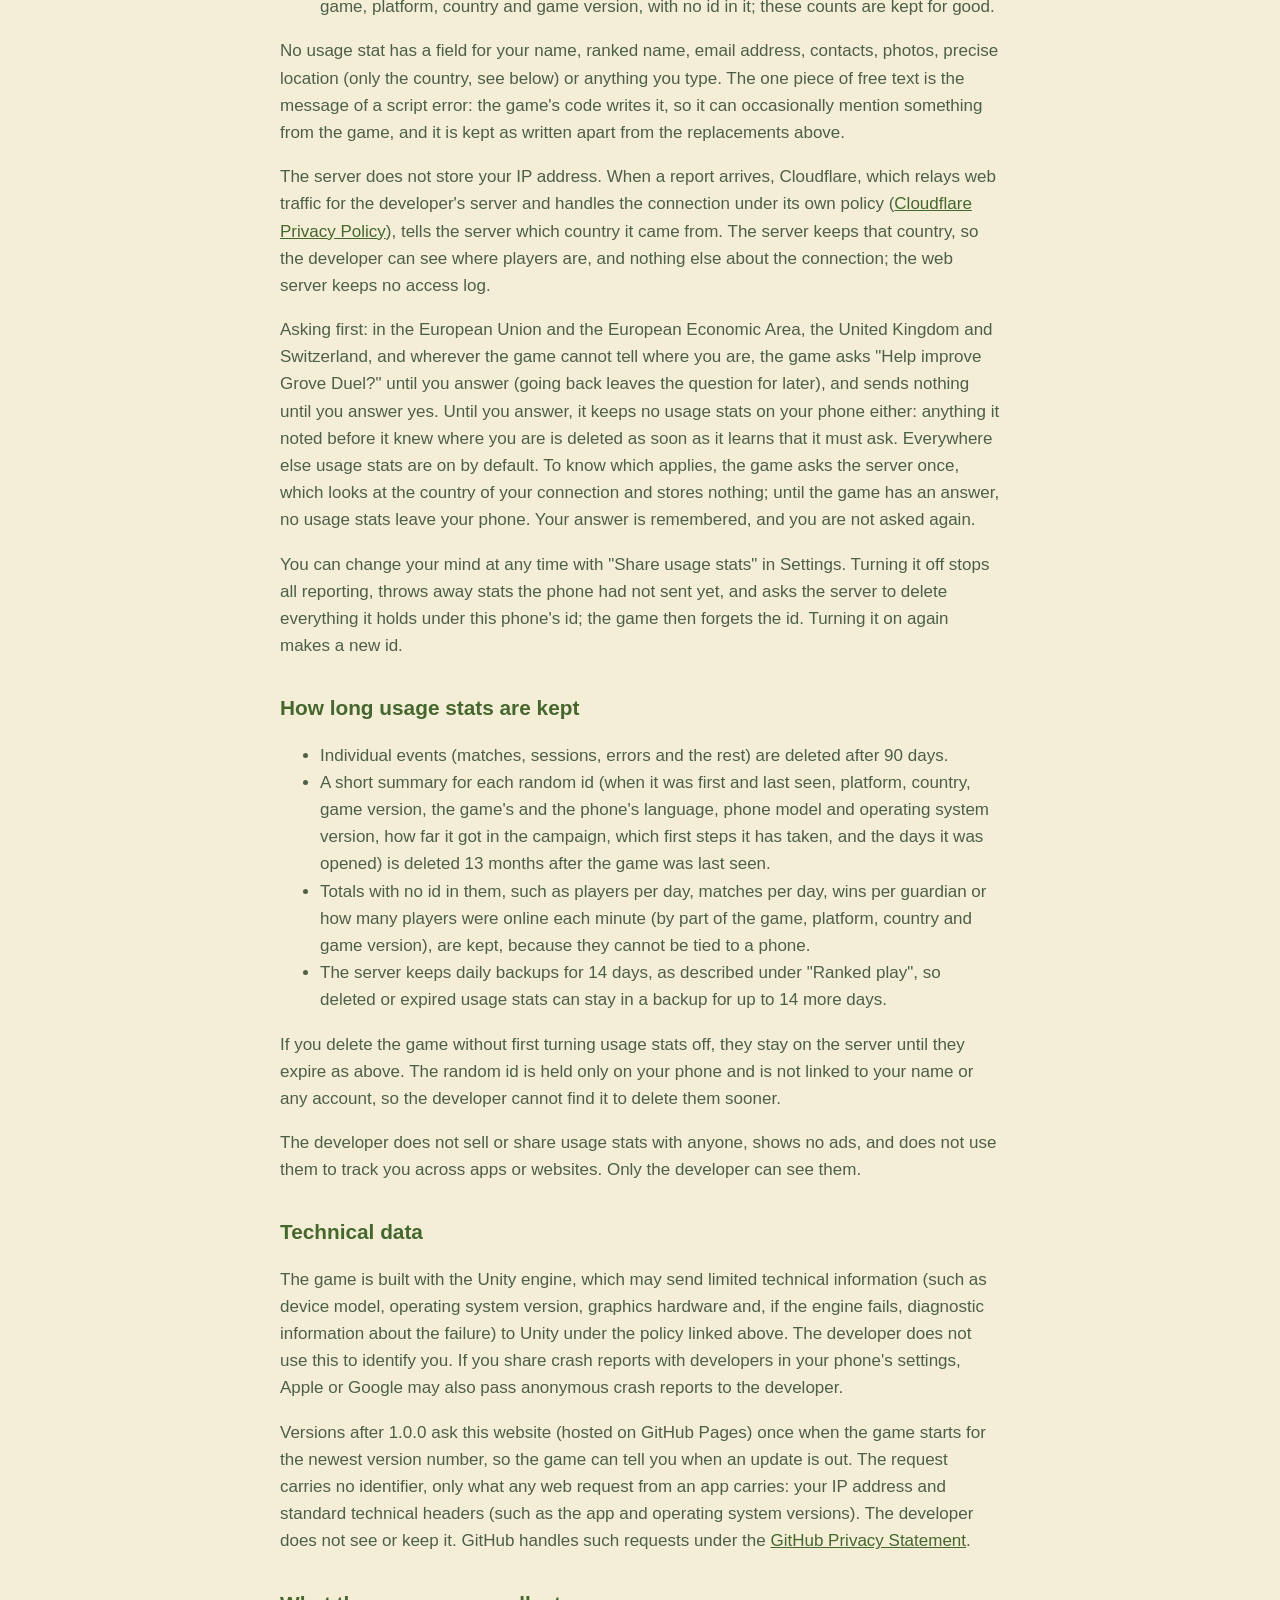
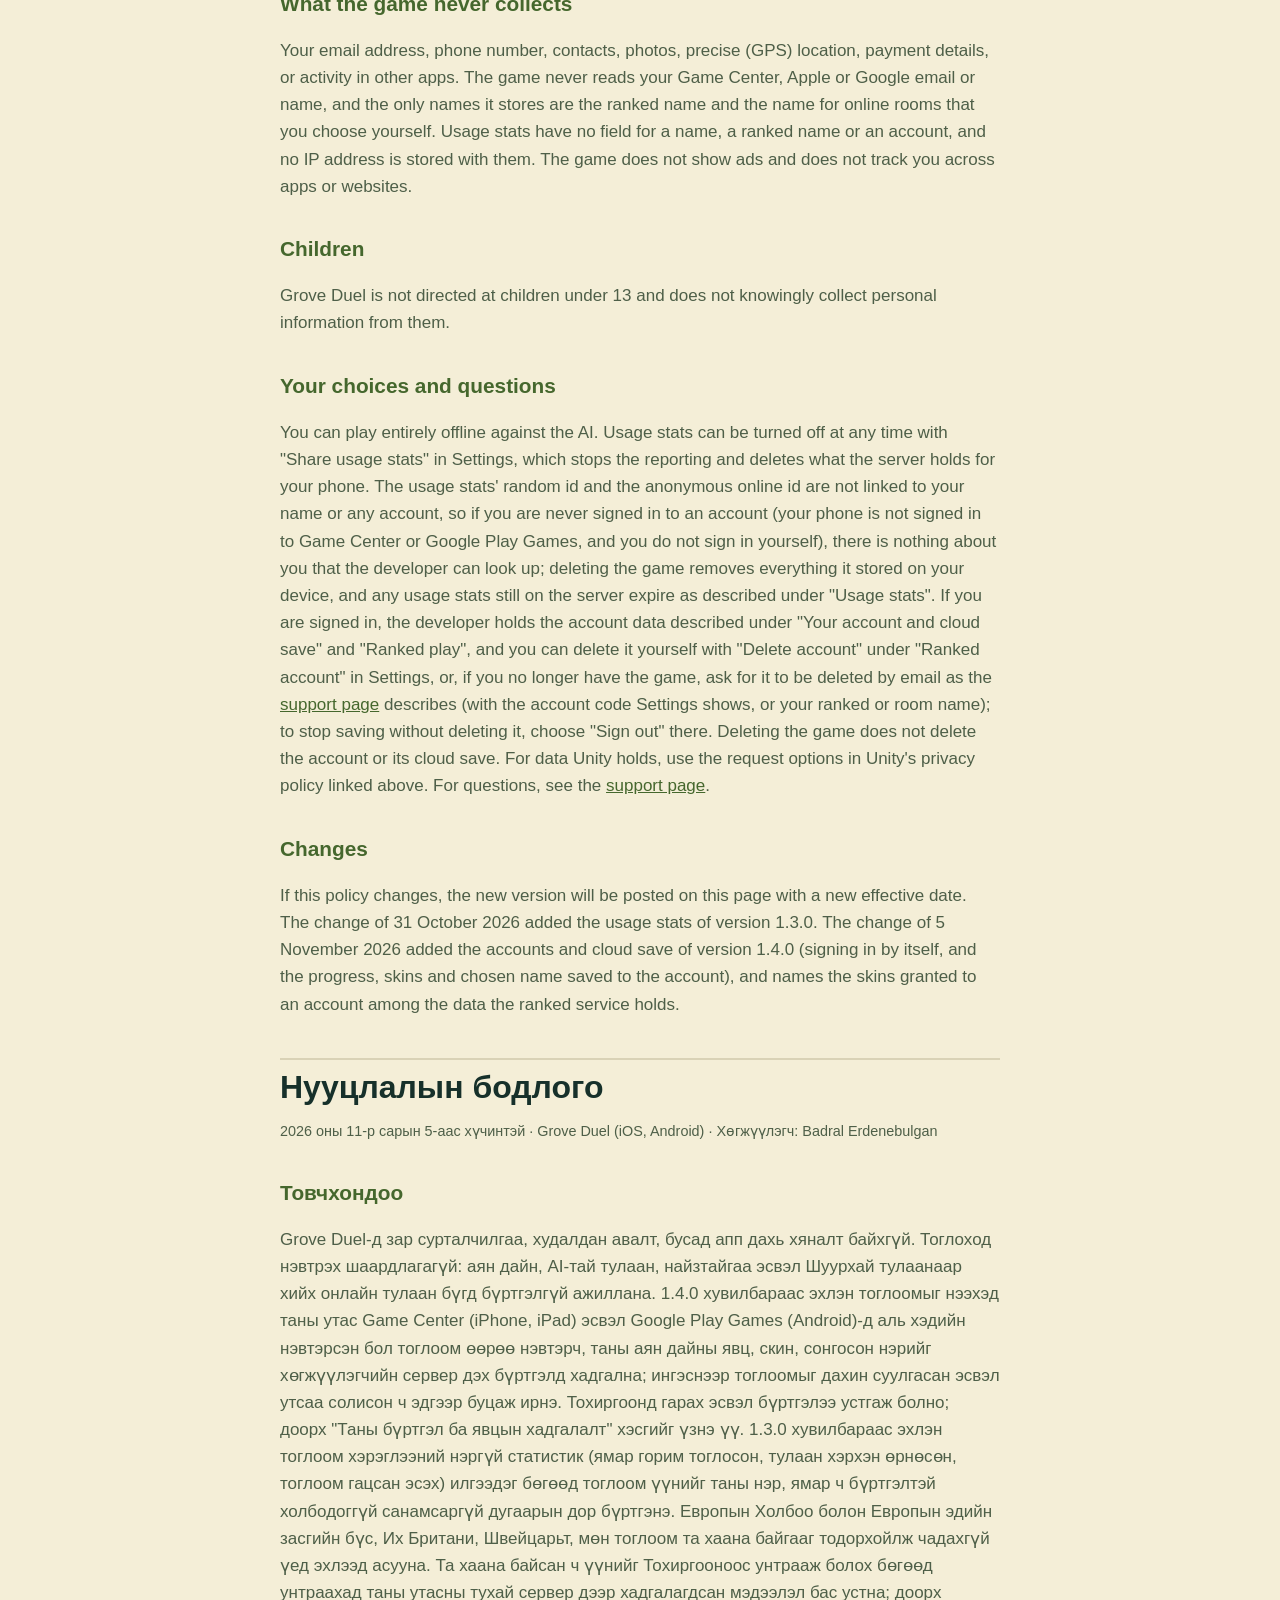
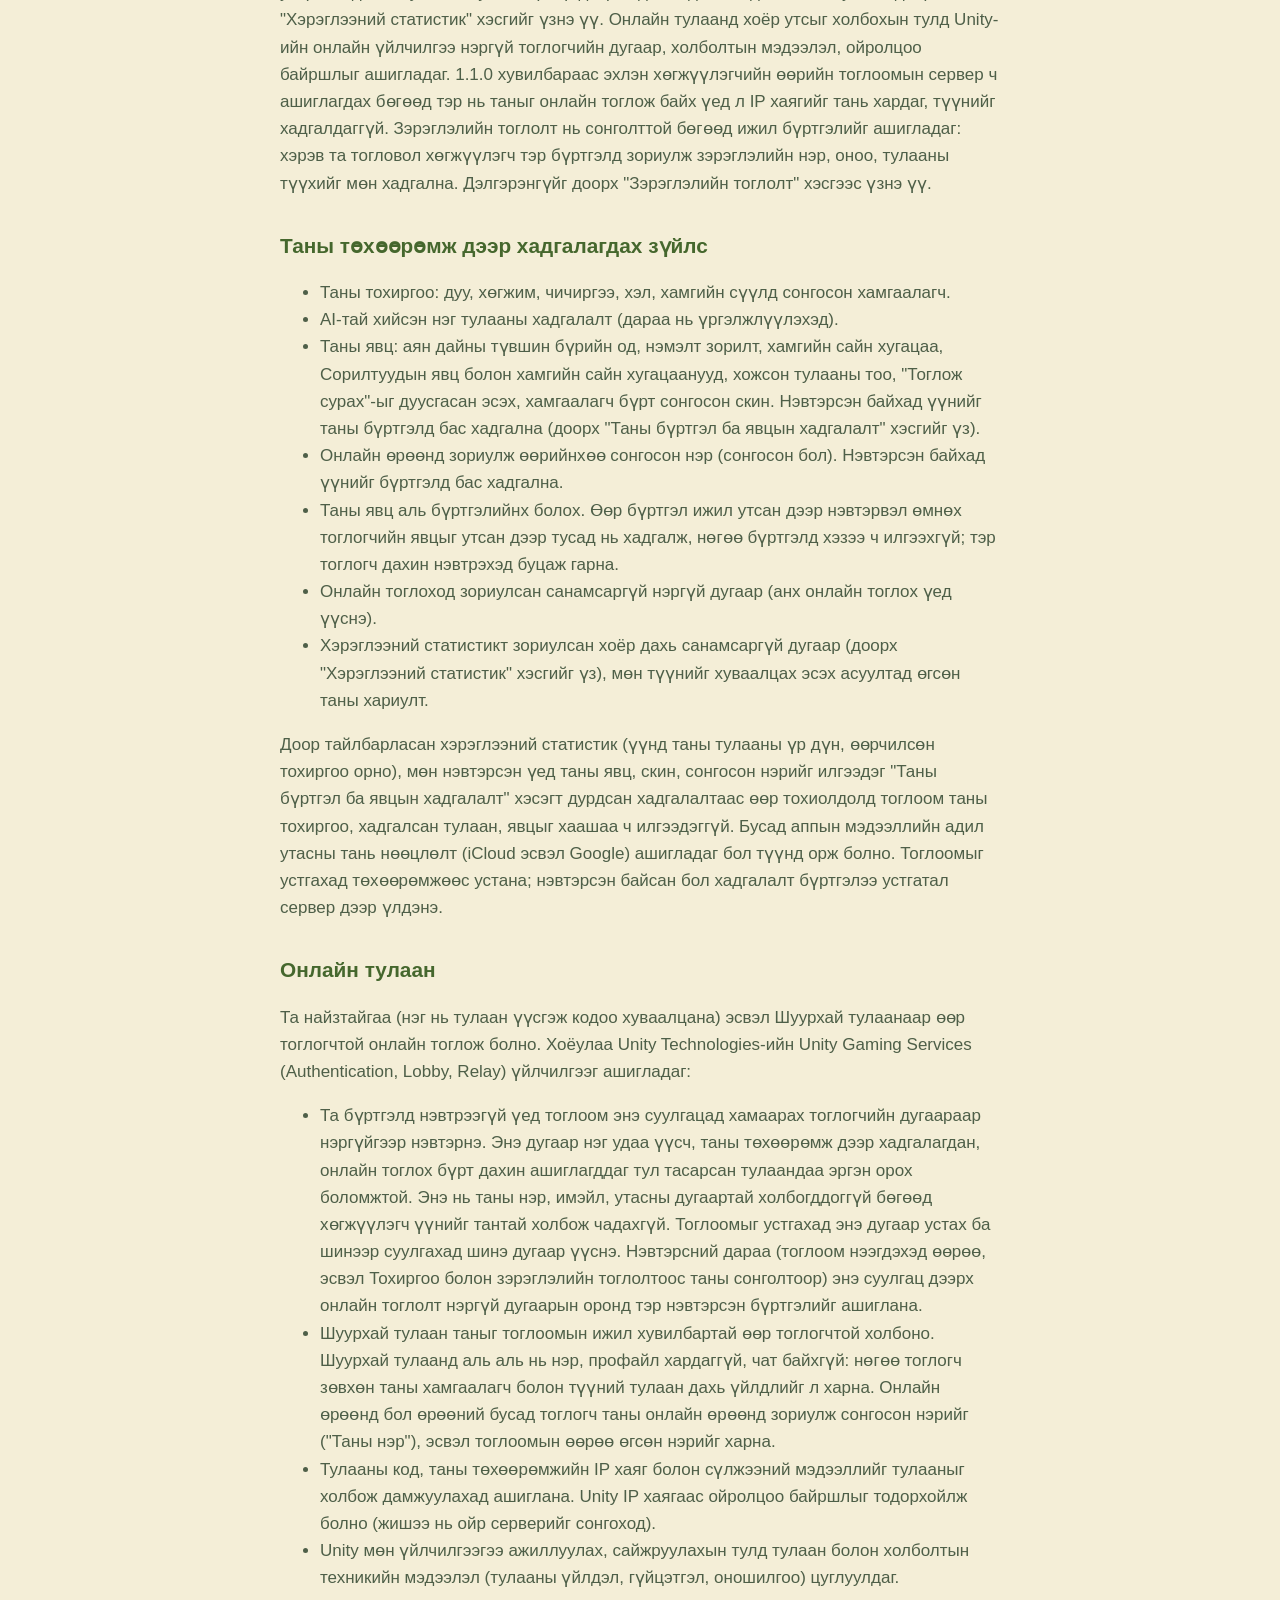
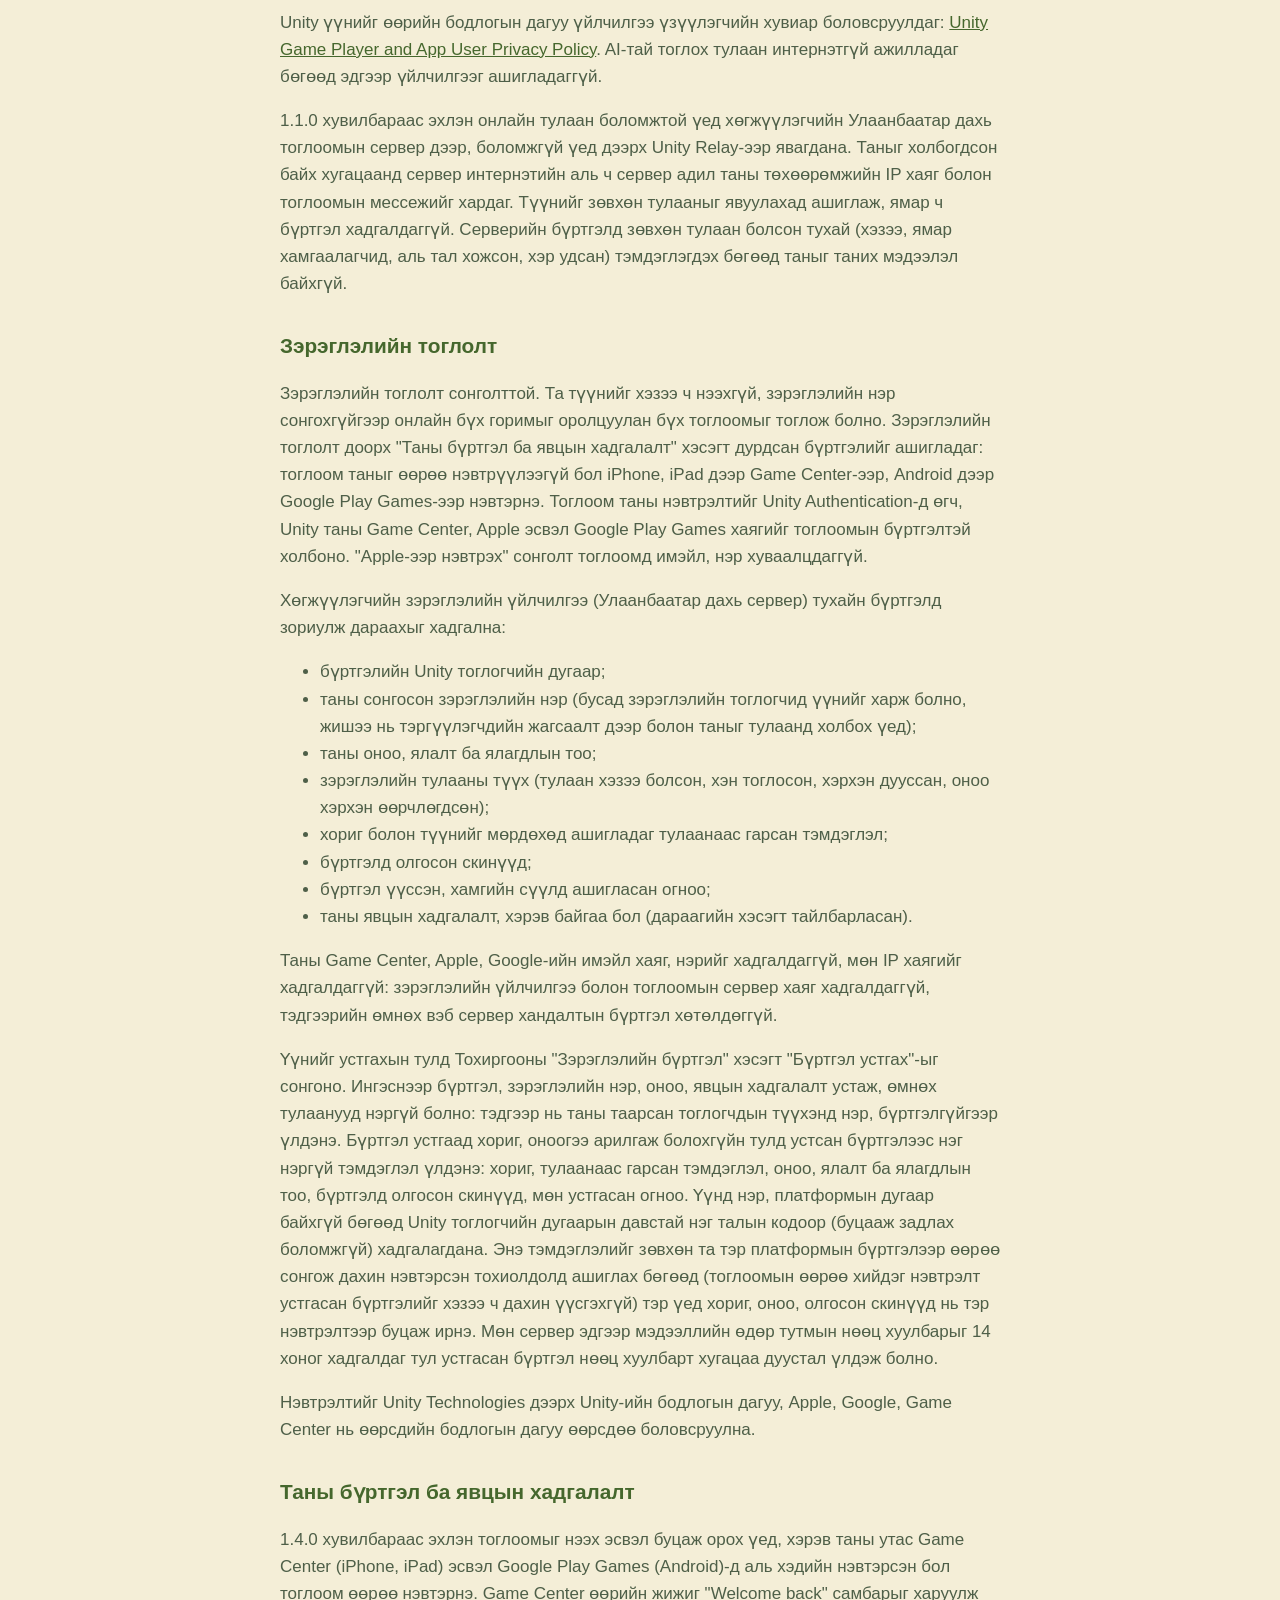
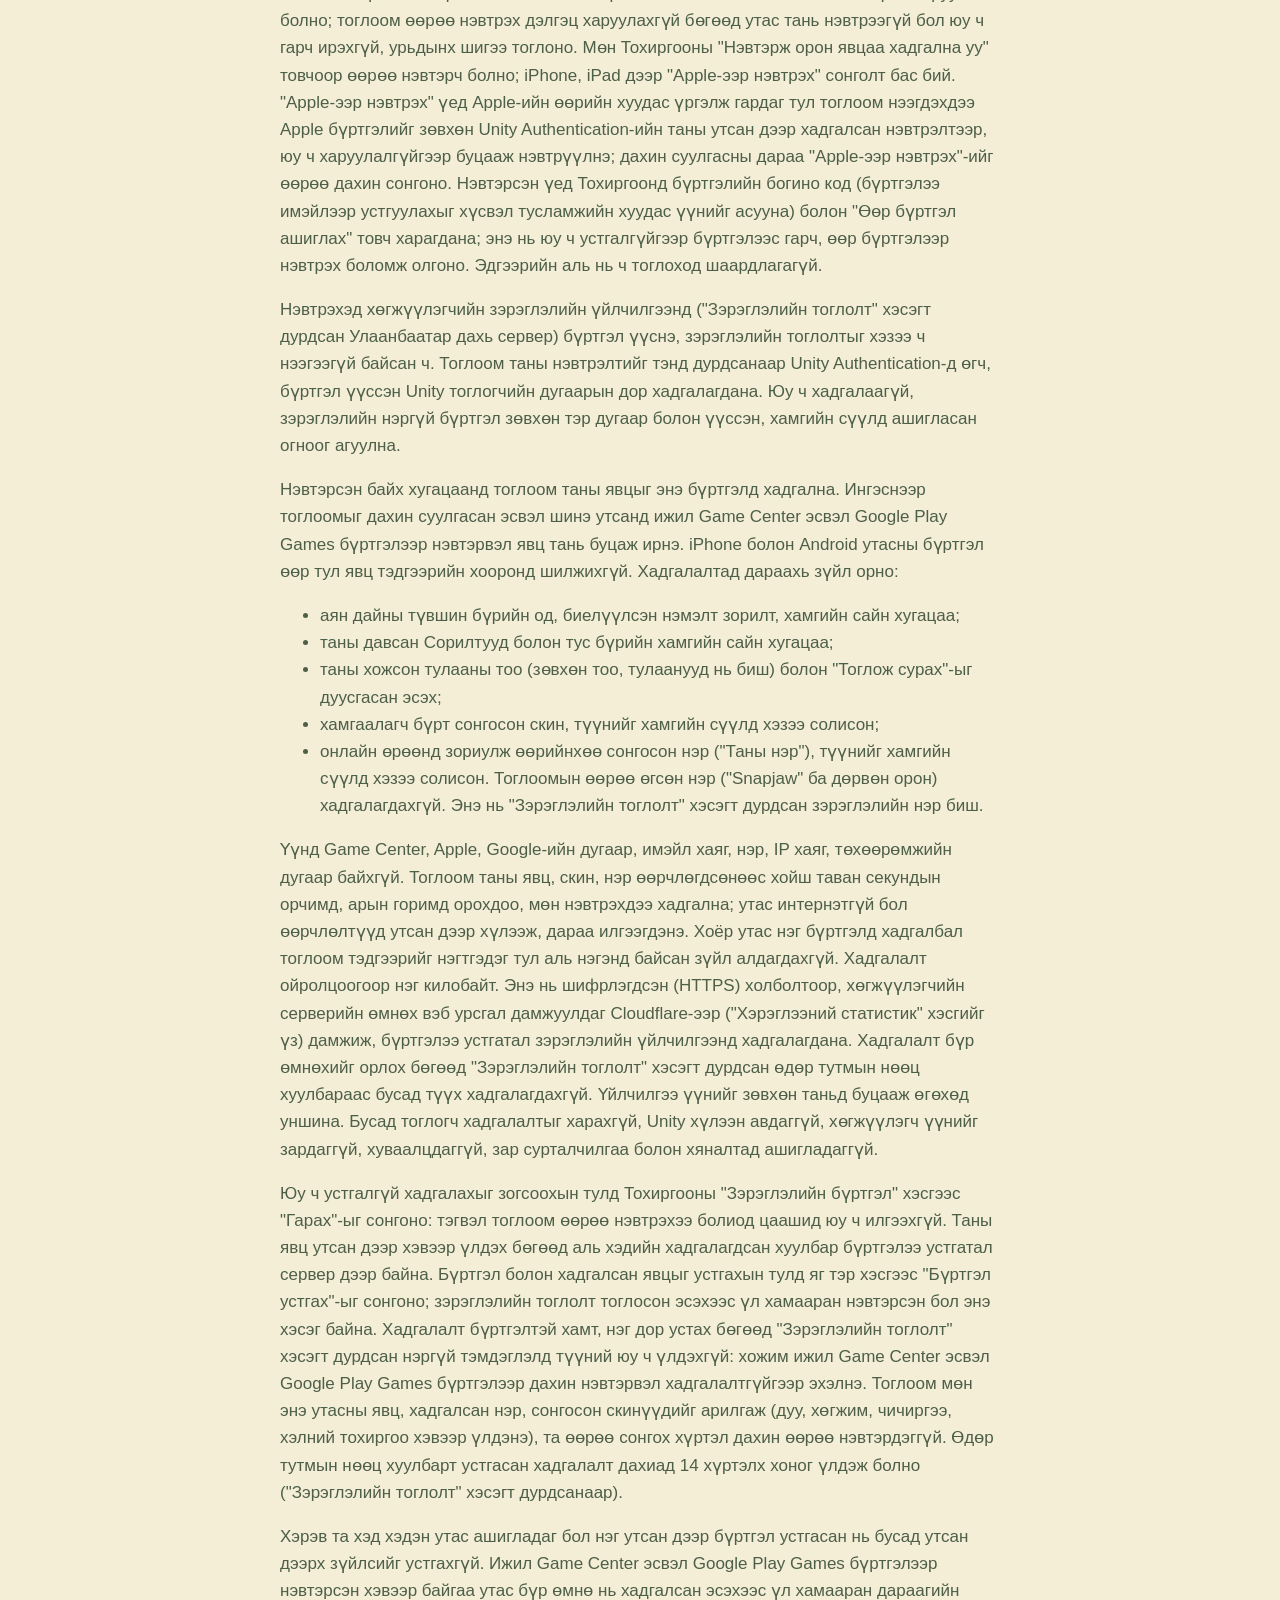
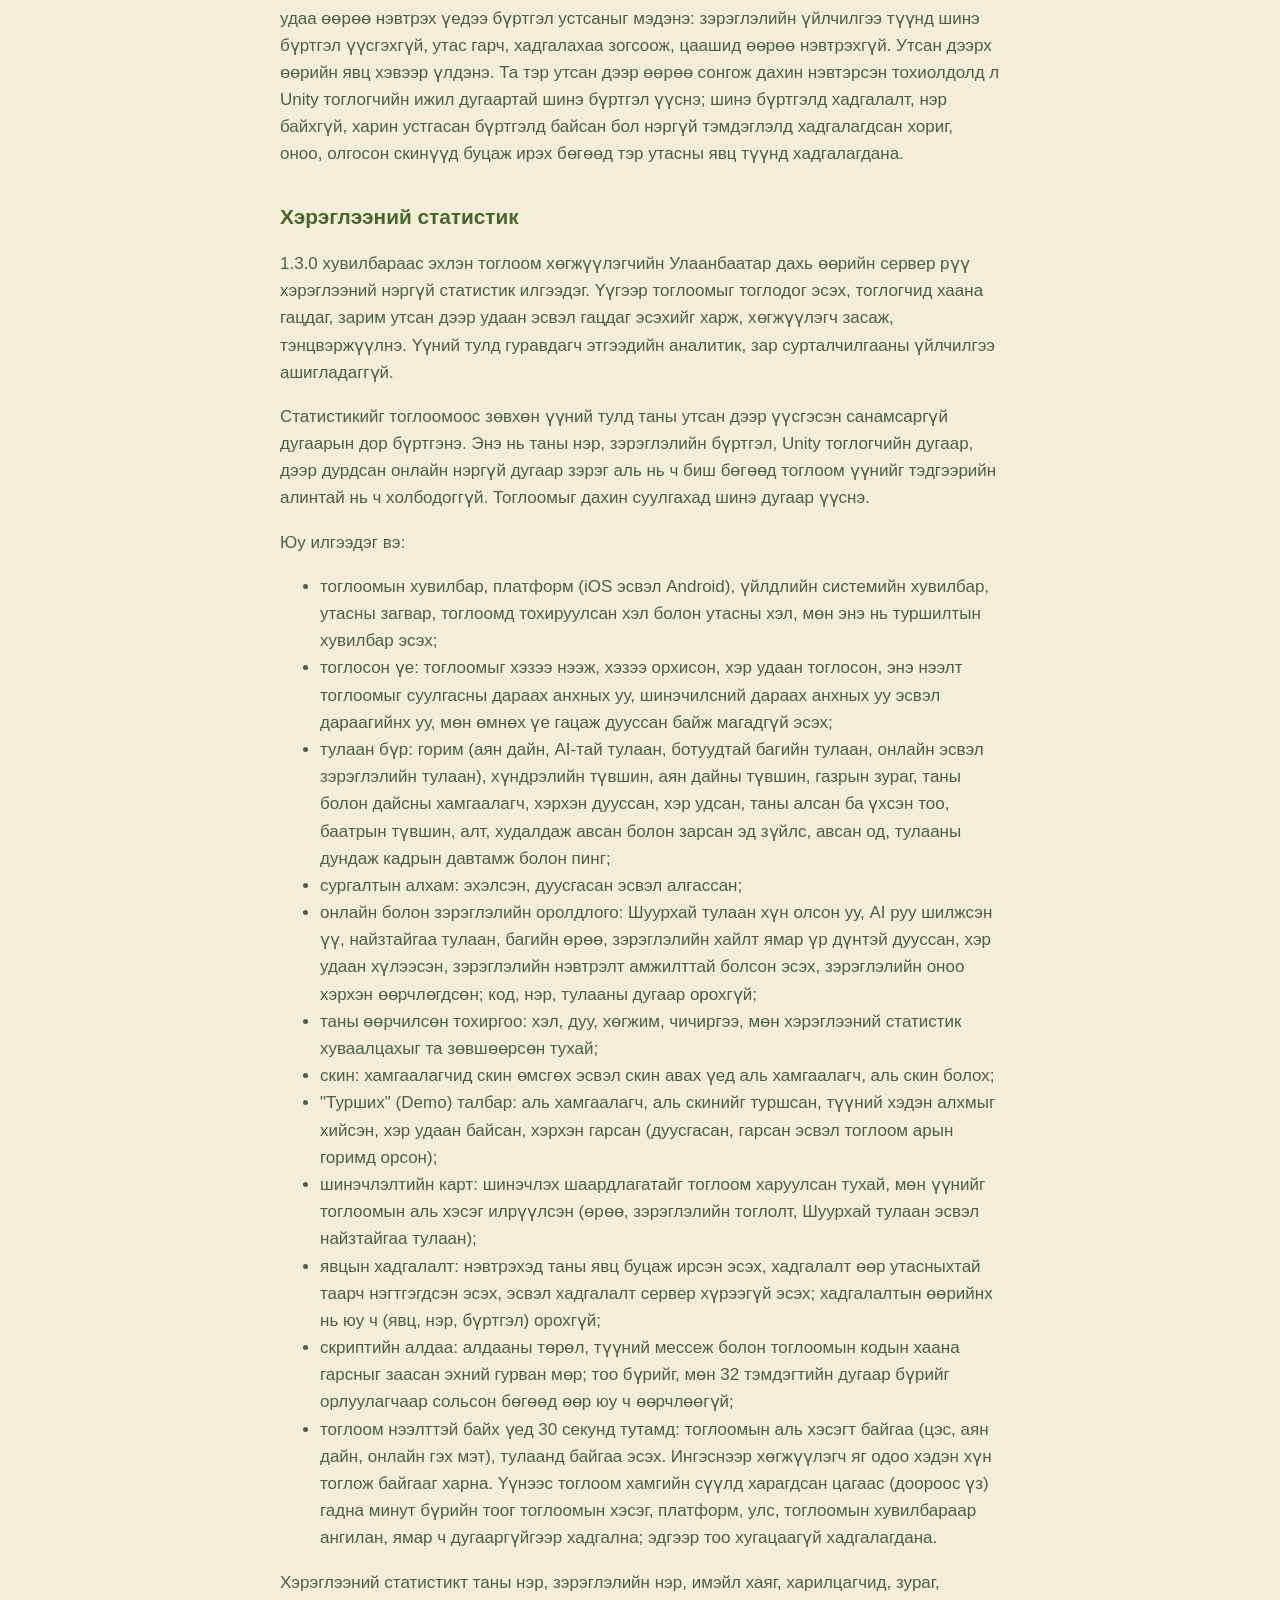
==== commit be04b0ff: "Update Grove Duel pages Co-Authored-By: Claude Opus 5.5 <noreply@anthropic.com>" ====
--- a/privacy.html
+++ b/privacy.html
@@ -10,26 +10,28 @@
 <main>
 <nav><a href="index.html">Grove Duel</a><a href="support.html">Support</a><a href="#mn">Монгол</a></nav>
 <h1>Privacy policy</h1>
-<p class="small">Effective 31 October 2026 · Grove Duel for iOS and Android · Developer: Badral Erdenebulgan</p>
+<p class="small">Effective 5 November 2026 · Grove Duel for iOS and Android · Developer: Badral Erdenebulgan</p>
 
 <h2>The short version</h2>
-<p>Grove Duel has no ads, no purchases and no cross-app tracking. Casual play (the campaign, matches against the AI, and online matches with a friend or through Quick match) needs no account, and the developer stores no name or account for it. From version 1.3.0 the game also reports anonymous usage stats (which modes are played, how matches go, whether the game crashes) under a random id that the game does not link to your name or to any account. In the EU and the European Economic Area, the UK and Switzerland, and wherever it cannot tell where you are, it asks you first. Wherever you are, you can turn it off in Settings, and doing so also deletes what the server holds for your phone; see "Usage stats" below. Online matches use Unity's online services, which handle an anonymous player id, your connection details and an approximate location to link two phones, and from version 1.1.0 the developer's own game server, which sees your IP address only while you play online and keeps no record of it. Ranked play is optional and is the one part of the game with an account: if you sign in to it, the developer stores a ranked name, ratings and match history for that account, as described under "Ranked play" below.</p>
-
-<h2>Stored only on your device</h2>
+<p>Grove Duel has no ads, no purchases and no cross-app tracking. You never have to sign in to play: the campaign, matches against the AI, and online matches with a friend or through Quick match all work without an account. From version 1.4.0, when you open the game it signs in by itself if your phone is already signed in to Game Center (iPhone and iPad) or Google Play Games (Android), and saves your campaign progress, skins and chosen name to an account on the developer's server, so that they come back after a reinstall or on a new phone; you can sign out or delete the account in Settings, as described under "Your account and cloud save" below. From version 1.3.0 the game also reports anonymous usage stats (which modes are played, how matches go, whether the game crashes) under a random id that the game does not link to your name or to any account. In the EU and the European Economic Area, the UK and Switzerland, and wherever it cannot tell where you are, it asks you first. Wherever you are, you can turn it off in Settings, and doing so also deletes what the server holds for your phone; see "Usage stats" below. Online matches use Unity's online services, which handle an anonymous player id, your connection details and an approximate location to link two phones, and from version 1.1.0 the developer's own game server, which sees your IP address only while you play online and keeps no record of it. Ranked play is optional and uses the same account: if you play it, the developer also stores a ranked name, ratings and match history for that account, as described under "Ranked play" below.</p>
+
+<h2>Stored on your device</h2>
 <ul>
 <li>Your settings: sound, music, vibration, language and the guardian you last picked.</li>
 <li>One saved match against the AI, so you can continue it later.</li>
-<li>Your Trials progress and best times, and whether you finished Learn to play.</li>
+<li>Your progress: the stars, bonus goals and best time of each campaign level, your Trials progress and best times, the number of matches you have won, whether you finished Learn to play, and the skin you equipped for each guardian. While you are signed in, it is also saved to your account (see "Your account and cloud save" below).</li>
+<li>The name you chose for yourself for online rooms, if you chose one. While you are signed in, it is also saved to your account.</li>
+<li>Which account your progress belongs to. If a different account signs in on the same phone, the earlier player's progress is kept apart on the phone, is never sent to the other account, and comes back when that player signs in again.</li>
 <li>A random anonymous id for online play, created the first time you go online.</li>
 <li>A second random id for usage stats (see "Usage stats" below), and your answer to the question about sharing them.</li>
 </ul>
-<p>Apart from the usage stats described below, which include the results of your matches and the settings you change, the game does not send your settings, saved match or progress anywhere. Like other app data, they can be included in your phone's own backup (iCloud or Google) if you use one. Uninstalling the game deletes them from the device.</p>
+<p>Apart from the usage stats described below, which include the results of your matches and the settings you change, and the cloud save described under "Your account and cloud save", which sends your progress, skins and chosen name while you are signed in, the game does not send your settings, saved match or progress anywhere. Like other app data, they can be included in your phone's own backup (iCloud or Google) if you use one. Uninstalling the game deletes them from the device; if you were signed in, the cloud save stays on the server until you delete the account.</p>
 
 <h2>Online matches</h2>
 <p>You can play online with a friend (one of you creates a match and shares its code) or with another player through Quick match. Both use Unity Gaming Services (Authentication, Lobby and Relay), operated by Unity Technologies:</p>
 <ul>
-<li>For casual play, the game signs in anonymously with a player id that belongs to this installation. It is created once, kept on your device and reused each time you play online, so a match you drop out of can let you back in. It is not linked to your name, email or phone number, and the developer cannot connect it to you. Deleting the game removes it; a new installation gets a new one. After you sign in to ranked play, online play on this installation uses that signed-in account instead of the anonymous id.</li>
-<li>Quick match pairs you with another player of the same game version. In casual play neither player sees a name or profile, and there is no chat: the other player only sees your guardian and what it does in the match.</li>
+<li>When you are not signed in to an account, the game signs in anonymously with a player id that belongs to this installation. It is created once, kept on your device and reused each time you play online, so a match you drop out of can let you back in. It is not linked to your name, email or phone number, and the developer cannot connect it to you. Deleting the game removes it; a new installation gets a new one. After you sign in (by itself when the game opens, or by your choice in Settings or in ranked play), online play on this installation uses that signed-in account instead of the anonymous id.</li>
+<li>Quick match pairs you with another player of the same game version. In a Quick match neither player sees a name or profile, and there is no chat: the other player only sees your guardian and what it does in the match. In online rooms, the other players in the room see the name you chose for yourself for online rooms ("Your name"), or the one the game made up for you.</li>
 <li>The match code, your device's IP address and network data are processed to connect and relay the match. Unity may derive an approximate location from the IP address (for example to pick a nearby server).</li>
 <li>Unity also collects technical data about the match and connection, such as match activity, performance and diagnostics, to run and improve the service.</li>
 </ul>
@@ -37,18 +39,36 @@
 <p>From version 1.1.0, online matches are played on the developer's game server in Ulaanbaatar, Mongolia, when it is available, and through Unity Relay as above when it is not. While you are connected, the server sees your device's IP address and the game's match messages, as any internet server does. It uses them only to run the match and keeps no record of them. Its log notes only that a match was played (when, which guardians, which side won and how long it took), with nothing that identifies you.</p>
 
 <h2>Ranked play</h2>
-<p>Ranked play is optional. You can play the whole game, including every online mode, without ever signing in to it. If you choose to play ranked, you sign in with Game Center on iPhone and iPad, or Google Play Games on Android. The game gives your sign-in to Unity Authentication, which links your Game Center, Apple or Google Play Games identity to a game account. The Sign in with Apple choice shares no email or name with the game.</p>
+<p>Ranked play is optional. You can play the whole game, including every online mode, without ever opening it or choosing a ranked name. Ranked play uses the account described under "Your account and cloud save" below: if the game has not already signed you in, you sign in with Game Center on iPhone and iPad, or Google Play Games on Android. The game gives your sign-in to Unity Authentication, which links your Game Center, Apple or Google Play Games identity to a game account. The Sign in with Apple choice shares no email or name with the game.</p>
 <p>The developer's ranked service, a server in Ulaanbaatar, Mongolia, stores for that account:</p>
 <ul>
 <li>the account's Unity player id;</li>
 <li>the ranked name you choose (other ranked players can see it, for example on the leaderboards and when you are matched);</li>
 <li>your ratings and win and loss records;</li>
 <li>your ranked match history (when each match was played, who played in it, how it ended and how your rating changed);</li>
-<li>bans and the leaving record used to enforce them.</li>
+<li>bans and the leaving record used to enforce them;</li>
+<li>any skins granted to the account;</li>
+<li>the dates the account was made and last used;</li>
+<li>your cloud save, if you have one (described in the next section).</li>
 </ul>
 <p>It does not store your Game Center, Apple or Google email address or name, and it does not store IP addresses: the ranked service and the game server keep no addresses, and the web server in front of them keeps no access log.</p>
-<p>To remove this, open "Ranked account" in Settings and choose "Delete account". That removes the account, the name and the ratings, and makes your past matches anonymous: they stay in the history of the players you met, with no name or account attached. So that deleting an account cannot be used to clear a ban or reset a rating, a deleted account leaves behind one anonymous record: its bans, leaving record, ratings, win and loss counts, any skins granted to it and the date it was deleted, with no name and no platform id, filed under a salted one-way code of the Unity player id that cannot be turned back into it. The record is used only if the same platform account signs in to ranked again, in which case the ban, ratings and granted skins come back with it at that sign-in. The server also keeps daily backups of this data for 14 days, so a deleted account can remain in a backup until it expires.</p>
+<p>To remove this, open "Ranked account" in Settings and choose "Delete account". That removes the account, the ranked name, the ratings and the cloud save, and makes your past matches anonymous: they stay in the history of the players you met, with no name or account attached. So that deleting an account cannot be used to clear a ban or reset a rating, a deleted account leaves behind one anonymous record: its bans, leaving record, ratings, win and loss counts, any skins granted to it and the date it was deleted, with no name and no platform id, filed under a salted one-way code of the Unity player id that cannot be turned back into it. The record is used only if you choose to sign in again with the same platform account (a sign-in the game makes by itself never makes a deleted account again), in which case the ban, ratings and granted skins come back with it at that sign-in. The server also keeps daily backups of this data for 14 days, so a deleted account can remain in a backup until it expires.</p>
 <p>Unity Technologies handles the sign-in itself under the Unity policy linked above, and Apple, Google and Game Center handle their own sign-in under their own policies.</p>
+
+<h2>Your account and cloud save</h2>
+<p>From version 1.4.0 the game signs you in by itself when you open it or come back to it, if your phone is already signed in to Game Center (iPhone and iPad) or Google Play Games (Android). Game Center may show its own small "Welcome back" banner; the game shows no sign-in screen of its own, and if your phone is not signed in, nothing appears and you play as before. You can also sign in yourself with "Sign in to save your progress" in Settings, where Sign in with Apple is offered too on iPhone and iPad. Sign in with Apple always shows Apple's own sheet, so when the game opens it signs an Apple account back in only from the sign-in that Unity Authentication keeps on your phone, without showing anything; after a reinstall you choose Sign in with Apple again yourself. While you are signed in, Settings also shows a short account code (the support page asks for it if you want the account deleted by email) and "Use another account", which signs out of the account without deleting anything, so that you can sign in with another. None of this is needed to play.</p>
+<p>Signing in makes an account on the developer's ranked service, the server in Ulaanbaatar, Mongolia described under "Ranked play", even if you never open ranked play. The game gives your sign-in to Unity Authentication, as described there, and the account is filed under the Unity player id that results. An account that has saved nothing and has no ranked name holds only that id and the dates it was made and last used.</p>
+<p>While you are signed in, the game saves your progress to this account, so that it comes back if you reinstall the game or move to a new phone and sign in with the same Game Center or Google Play Games account. An iPhone and an Android phone have different accounts, so progress does not move between them. The save holds:</p>
+<ul>
+<li>the stars, the bonus goals you met and the best time for each campaign level;</li>
+<li>the Trials you have cleared and your best time in each;</li>
+<li>how many matches you have won (a number, not the matches) and whether you finished Learn to play;</li>
+<li>the skin you equipped for each guardian, and when you last changed it;</li>
+<li>the name you chose for yourself for online rooms ("Your name"), and when you last changed it. A name the game made up for you ("Snapjaw" and four digits) is not saved. This is not the ranked name described under "Ranked play".</li>
+</ul>
+<p>It holds no Game Center, Apple or Google id, email address or name, no IP address and no device id. The game saves about five seconds after your progress, skins or name change, when it goes to the background and when it signs in; if the phone is offline, the changes wait on the phone and go up later. When two phones save to one account the game combines them, so nothing either had is lost. A save is about a kilobyte. It travels over an encrypted (HTTPS) connection through Cloudflare, which relays web traffic for the developer's server (see "Usage stats"), and it is kept on the ranked service until you delete the account. Each save replaces the last one; apart from the daily backups described under "Ranked play", no history is kept. The service reads it only to give it back to you. Other players cannot see the save, Unity does not receive it, and the developer does not sell or share it or use it for ads or tracking.</p>
+<p>To stop saving without deleting anything, open "Ranked account" in Settings and choose "Sign out": the game then no longer signs in by itself and sends nothing more. Your progress stays on your phone, and the copy already saved stays on the server until you delete the account. To delete the account and the saved progress, choose "Delete account" in the same place; it is there whenever you are signed in, whether or not you ever played ranked. The save is deleted with the account, in the same step, and nothing of it is kept in the anonymous record described under "Ranked play": if you sign in again later with the same Game Center or Google Play Games account, you start with no save. The game also clears this phone's progress, saved name and equipped skins (your sound, music, vibration and language settings stay), and does not sign in by itself again until you choose to. Daily backups can keep a deleted save for up to 14 more days, as described under "Ranked play".</p>
+<p>If you use more than one phone, deleting the account on one phone does not delete what the others hold. Every phone still signed in with the same Game Center or Google Play Games account learns that the account was deleted the next time it signs in by itself, whether or not it ever saved: the ranked service makes no new account for it, and the phone signs out, stops saving and no longer signs in by itself. It keeps its own progress. Only if you choose to sign in again on that phone is a new account made under the same Unity player id; the new account has no save and no name, gets back the ban, ratings and granted skins that the anonymous record holds, if the deleted account had any, and that phone's progress is then saved to it.</p>
 
 <h2>Usage stats</h2>
 <p>From version 1.3.0, the game reports anonymous usage stats to the developer's own server in Ulaanbaatar, Mongolia. They show whether the game is played, where players get stuck and whether it is slow or crashes on some phones, so the developer can fix and balance it. The game uses no third-party analytics or advertising service for this.</p>
@@ -61,6 +81,10 @@
 <li>tutorial steps: started, finished or skipped;</li>
 <li>online and ranked attempts: whether Quick match found a person or fell back to the AI, how a friend match, team room or ranked search turned out, how long you waited, whether a ranked sign-in worked and how your ranked rating changed, but no codes, names or match ids;</li>
 <li>settings you change: language, sound, music and vibration, and that you said yes to sharing usage stats;</li>
+<li>skins: when you put a skin on a guardian or earn one, which guardian and which skin;</li>
+<li>Demo arenas: which guardian and skin you tried, how many of its steps you did, how long you stayed and how you left (finished, left, or the game went to the background);</li>
+<li>the update card: that the game showed that an update is needed, and which part of the game found it (a room, ranked play, Quick match or a friend match);</li>
+<li>the cloud save: whether signing in brought your progress back, whether a save met another phone's and was combined with it, or whether a save did not get through, and nothing from the save itself (no progress, name or account);</li>
 <li>script errors: the type of error, its message and the first three lines of where in the game's code it happened, with every number and every 32-character id replaced by a placeholder and nothing else changed;</li>
 <li>every 30 seconds while the game is open: which part of the game you are in (menus, campaign, online and so on) and whether you are in a match, so the developer can see how many people are playing right now. Apart from the time the game was last seen (see below), what is kept from this is a count for each minute, broken down by part of the game, platform, country and game version, with no id in it; these counts are kept for good.</li>
 </ul>
@@ -84,39 +108,41 @@
 <p>Versions after 1.0.0 ask this website (hosted on GitHub Pages) once when the game starts for the newest version number, so the game can tell you when an update is out. The request carries no identifier, only what any web request from an app carries: your IP address and standard technical headers (such as the app and operating system versions). The developer does not see or keep it. GitHub handles such requests under the <a href="https://docs.github.com/en/site-policy/privacy-policies/github-general-privacy-statement">GitHub Privacy Statement</a>.</p>
 
 <h2>What the game never collects</h2>
-<p>Your email address, phone number, contacts, photos, precise (GPS) location, payment details, or activity in other apps. The game never reads your Game Center, Apple or Google email or name, and the only name it stores is the ranked name you choose yourself. Usage stats have no field for a name, a ranked name or an account, and no IP address is stored with them. The game does not show ads and does not track you across apps or websites.</p>
+<p>Your email address, phone number, contacts, photos, precise (GPS) location, payment details, or activity in other apps. The game never reads your Game Center, Apple or Google email or name, and the only names it stores are the ranked name and the name for online rooms that you choose yourself. Usage stats have no field for a name, a ranked name or an account, and no IP address is stored with them. The game does not show ads and does not track you across apps or websites.</p>
 
 <h2>Children</h2>
 <p>Grove Duel is not directed at children under 13 and does not knowingly collect personal information from them.</p>
 
 <h2>Your choices and questions</h2>
-<p>You can play entirely offline against the AI. Usage stats can be turned off at any time with "Share usage stats" in Settings, which stops the reporting and deletes what the server holds for your phone. The usage stats' random id and the anonymous online id are not linked to your name or any account, so if you never use ranked play there is nothing about you that the developer can look up; deleting the game removes everything it stored on your device, and any usage stats still on the server expire as described under "Usage stats". If you use ranked play, the developer holds the account data described above, and you can delete it yourself with "Delete account" under "Ranked account" in Settings; deleting the game does not delete a ranked account. For data Unity holds, use the request options in Unity's privacy policy linked above. For questions, see the <a href="support.html">support page</a>.</p>
+<p>You can play entirely offline against the AI. Usage stats can be turned off at any time with "Share usage stats" in Settings, which stops the reporting and deletes what the server holds for your phone. The usage stats' random id and the anonymous online id are not linked to your name or any account, so if you are never signed in to an account (your phone is not signed in to Game Center or Google Play Games, and you do not sign in yourself), there is nothing about you that the developer can look up; deleting the game removes everything it stored on your device, and any usage stats still on the server expire as described under "Usage stats". If you are signed in, the developer holds the account data described under "Your account and cloud save" and "Ranked play", and you can delete it yourself with "Delete account" under "Ranked account" in Settings, or, if you no longer have the game, ask for it to be deleted by email as the <a href="support.html#delete-account">support page</a> describes (with the account code Settings shows, or your ranked or room name); to stop saving without deleting it, choose "Sign out" there. Deleting the game does not delete the account or its cloud save. For data Unity holds, use the request options in Unity's privacy policy linked above. For questions, see the <a href="support.html">support page</a>.</p>
 
 <h2>Changes</h2>
-<p>If this policy changes, the new version will be posted on this page with a new effective date. The change of 31 October 2026 added the usage stats of version 1.3.0.</p>
+<p>If this policy changes, the new version will be posted on this page with a new effective date. The change of 31 October 2026 added the usage stats of version 1.3.0. The change of 5 November 2026 added the accounts and cloud save of version 1.4.0 (signing in by itself, and the progress, skins and chosen name saved to the account), and names the skins granted to an account among the data the ranked service holds.</p>
 
 <section class="lang" id="mn" lang="mn">
 <h1>Нууцлалын бодлого</h1>
-<p class="small">2026 оны 10-р сарын 31-ээс хүчинтэй · Grove Duel (iOS, Android) · Хөгжүүлэгч: Badral Erdenebulgan</p>
+<p class="small">2026 оны 11-р сарын 5-аас хүчинтэй · Grove Duel (iOS, Android) · Хөгжүүлэгч: Badral Erdenebulgan</p>
 
 <h2>Товчхондоо</h2>
-<p>Grove Duel-д зар сурталчилгаа, худалдан авалт, бусад апп дахь хяналт байхгүй. Энгийн тоглолт (аян дайн, AI-тай тулаан, найзтайгаа эсвэл Шуурхай тулаанаар хийх онлайн тулаан) бүртгэл шаарддаггүй бөгөөд хөгжүүлэгч үүний төлөө таны нэр, бүртгэл хадгалдаггүй. 1.3.0 хувилбараас эхлэн тоглоом хэрэглээний нэргүй статистик (ямар горим тоглосон, тулаан хэрхэн өрнөсөн, тоглоом гацсан эсэх) илгээдэг бөгөөд тоглоом үүнийг таны нэр, ямар ч бүртгэлтэй холбодоггүй санамсаргүй дугаарын дор бүртгэнэ. Европын Холбоо болон Европын эдийн засгийн бүс, Их Британи, Швейцарьт, мөн тоглоом та хаана байгааг тодорхойлж чадахгүй үед эхлээд асууна. Та хаана байсан ч үүнийг Тохиргооноос унтрааж болох бөгөөд унтраахад таны утасны тухай сервер дээр хадгалагдсан мэдээлэл бас устна; доорх "Хэрэглээний статистик" хэсгийг үзнэ үү. Онлайн тулаанд хоёр утсыг холбохын тулд Unity-ийн онлайн үйлчилгээ нэргүй тоглогчийн дугаар, холболтын мэдээлэл, ойролцоо байршлыг ашигладаг. 1.1.0 хувилбараас эхлэн хөгжүүлэгчийн өөрийн тоглоомын сервер ч ашиглагдах бөгөөд тэр нь таныг онлайн тоглож байх үед л IP хаягийг тань хардаг, түүнийг хадгалдаггүй. Зэрэглэлийн тоглолт нь сонголттой бөгөөд тоглоомын цорын ганц бүртгэлтэй хэсэг: хэрэв та түүнд нэвтэрвэл хөгжүүлэгч тэр бүртгэлд зориулж зэрэглэлийн нэр, оноо, тулааны түүхийг хадгална. Дэлгэрэнгүйг доорх "Зэрэглэлийн тоглолт" хэсгээс үзнэ үү.</p>
-
-<h2>Зөвхөн таны төхөөрөмж дээр хадгалагдах зүйлс</h2>
+<p>Grove Duel-д зар сурталчилгаа, худалдан авалт, бусад апп дахь хяналт байхгүй. Тоглоход нэвтрэх шаардлагагүй: аян дайн, AI-тай тулаан, найзтайгаа эсвэл Шуурхай тулаанаар хийх онлайн тулаан бүгд бүртгэлгүй ажиллана. 1.4.0 хувилбараас эхлэн тоглоомыг нээхэд таны утас Game Center (iPhone, iPad) эсвэл Google Play Games (Android)-д аль хэдийн нэвтэрсэн бол тоглоом өөрөө нэвтэрч, таны аян дайны явц, скин, сонгосон нэрийг хөгжүүлэгчийн сервер дэх бүртгэлд хадгална; ингэснээр тоглоомыг дахин суулгасан эсвэл утсаа солисон ч эдгээр буцаж ирнэ. Тохиргоонд гарах эсвэл бүртгэлээ устгаж болно; доорх "Таны бүртгэл ба явцын хадгалалт" хэсгийг үзнэ үү. 1.3.0 хувилбараас эхлэн тоглоом хэрэглээний нэргүй статистик (ямар горим тоглосон, тулаан хэрхэн өрнөсөн, тоглоом гацсан эсэх) илгээдэг бөгөөд тоглоом үүнийг таны нэр, ямар ч бүртгэлтэй холбодоггүй санамсаргүй дугаарын дор бүртгэнэ. Европын Холбоо болон Европын эдийн засгийн бүс, Их Британи, Швейцарьт, мөн тоглоом та хаана байгааг тодорхойлж чадахгүй үед эхлээд асууна. Та хаана байсан ч үүнийг Тохиргооноос унтрааж болох бөгөөд унтраахад таны утасны тухай сервер дээр хадгалагдсан мэдээлэл бас устна; доорх "Хэрэглээний статистик" хэсгийг үзнэ үү. Онлайн тулаанд хоёр утсыг холбохын тулд Unity-ийн онлайн үйлчилгээ нэргүй тоглогчийн дугаар, холболтын мэдээлэл, ойролцоо байршлыг ашигладаг. 1.1.0 хувилбараас эхлэн хөгжүүлэгчийн өөрийн тоглоомын сервер ч ашиглагдах бөгөөд тэр нь таныг онлайн тоглож байх үед л IP хаягийг тань хардаг, түүнийг хадгалдаггүй. Зэрэглэлийн тоглолт нь сонголттой бөгөөд ижил бүртгэлийг ашигладаг: хэрэв та тогловол хөгжүүлэгч тэр бүртгэлд зориулж зэрэглэлийн нэр, оноо, тулааны түүхийг мөн хадгална. Дэлгэрэнгүйг доорх "Зэрэглэлийн тоглолт" хэсгээс үзнэ үү.</p>
+
+<h2>Таны төхөөрөмж дээр хадгалагдах зүйлс</h2>
 <ul>
 <li>Таны тохиргоо: дуу, хөгжим, чичиргээ, хэл, хамгийн сүүлд сонгосон хамгаалагч.</li>
 <li>AI-тай хийсэн нэг тулааны хадгалалт (дараа нь үргэлжлүүлэхэд).</li>
-<li>Сорилтуудын явц, хамгийн сайн хугацаанууд, "Тоглож сурах"-ыг дуусгасан эсэх.</li>
+<li>Таны явц: аян дайны түвшин бүрийн од, нэмэлт зорилт, хамгийн сайн хугацаа, Сорилтуудын явц болон хамгийн сайн хугацаанууд, хожсон тулааны тоо, "Тоглож сурах"-ыг дуусгасан эсэх, хамгаалагч бүрт сонгосон скин. Нэвтэрсэн байхад үүнийг таны бүртгэлд бас хадгална (доорх "Таны бүртгэл ба явцын хадгалалт" хэсгийг үз).</li>
+<li>Онлайн өрөөнд зориулж өөрийнхөө сонгосон нэр (сонгосон бол). Нэвтэрсэн байхад үүнийг бүртгэлд бас хадгална.</li>
+<li>Таны явц аль бүртгэлийнх болох. Өөр бүртгэл ижил утсан дээр нэвтэрвэл өмнөх тоглогчийн явцыг утсан дээр тусад нь хадгалж, нөгөө бүртгэлд хэзээ ч илгээхгүй; тэр тоглогч дахин нэвтрэхэд буцаж гарна.</li>
 <li>Онлайн тоглоход зориулсан санамсаргүй нэргүй дугаар (анх онлайн тоглох үед үүснэ).</li>
 <li>Хэрэглээний статистикт зориулсан хоёр дахь санамсаргүй дугаар (доорх "Хэрэглээний статистик" хэсгийг үз), мөн түүнийг хуваалцах эсэх асуултад өгсөн таны хариулт.</li>
 </ul>
-<p>Доор тайлбарласан хэрэглээний статистикаас (үүнд таны тулааны үр дүн, өөрчилсөн тохиргоо орно) өөр тохиолдолд тоглоом таны тохиргоо, хадгалсан тулаан, явцыг хаашаа ч илгээдэггүй. Бусад аппын мэдээллийн адил утасны тань нөөцлөлт (iCloud эсвэл Google) ашигладаг бол түүнд орж болно. Тоглоомыг устгахад төхөөрөмжөөс устана.</p>
+<p>Доор тайлбарласан хэрэглээний статистик (үүнд таны тулааны үр дүн, өөрчилсөн тохиргоо орно), мөн нэвтэрсэн үед таны явц, скин, сонгосон нэрийг илгээдэг "Таны бүртгэл ба явцын хадгалалт" хэсэгт дурдсан хадгалалтаас өөр тохиолдолд тоглоом таны тохиргоо, хадгалсан тулаан, явцыг хаашаа ч илгээдэггүй. Бусад аппын мэдээллийн адил утасны тань нөөцлөлт (iCloud эсвэл Google) ашигладаг бол түүнд орж болно. Тоглоомыг устгахад төхөөрөмжөөс устана; нэвтэрсэн байсан бол хадгалалт бүртгэлээ устгатал сервер дээр үлдэнэ.</p>
 
 <h2>Онлайн тулаан</h2>
 <p>Та найзтайгаа (нэг нь тулаан үүсгэж кодоо хуваалцана) эсвэл Шуурхай тулаанаар өөр тоглогчтой онлайн тоглож болно. Хоёулаа Unity Technologies-ийн Unity Gaming Services (Authentication, Lobby, Relay) үйлчилгээг ашигладаг:</p>
 <ul>
-<li>Энгийн тоглолтод тоглоом энэ суулгацад хамаарах тоглогчийн дугаараар нэргүйгээр нэвтэрнэ. Энэ дугаар нэг удаа үүсч, таны төхөөрөмж дээр хадгалагдан, онлайн тоглох бүрт дахин ашиглагддаг тул тасарсан тулаандаа эргэн орох боломжтой. Энэ нь таны нэр, имэйл, утасны дугаартай холбогддоггүй бөгөөд хөгжүүлэгч үүнийг тантай холбож чадахгүй. Тоглоомыг устгахад энэ дугаар устах ба шинээр суулгахад шинэ дугаар үүснэ. Зэрэглэлийн тоглолтод нэвтэрсний дараа энэ суулгац дээрх онлайн тоглолт нэргүй дугаарын оронд тэр нэвтэрсэн бүртгэлийг ашиглана.</li>
-<li>Шуурхай тулаан таныг тоглоомын ижил хувилбартай өөр тоглогчтой холбоно. Энгийн тоглолтод аль аль нь нэр, профайл хардаггүй, чат байхгүй: нөгөө тоглогч зөвхөн таны хамгаалагч болон түүний тулаан дахь үйлдлийг л харна.</li>
+<li>Та бүртгэлд нэвтрээгүй үед тоглоом энэ суулгацад хамаарах тоглогчийн дугаараар нэргүйгээр нэвтэрнэ. Энэ дугаар нэг удаа үүсч, таны төхөөрөмж дээр хадгалагдан, онлайн тоглох бүрт дахин ашиглагддаг тул тасарсан тулаандаа эргэн орох боломжтой. Энэ нь таны нэр, имэйл, утасны дугаартай холбогддоггүй бөгөөд хөгжүүлэгч үүнийг тантай холбож чадахгүй. Тоглоомыг устгахад энэ дугаар устах ба шинээр суулгахад шинэ дугаар үүснэ. Нэвтэрсний дараа (тоглоом нээгдэхэд өөрөө, эсвэл Тохиргоо болон зэрэглэлийн тоглолтоос таны сонголтоор) энэ суулгац дээрх онлайн тоглолт нэргүй дугаарын оронд тэр нэвтэрсэн бүртгэлийг ашиглана.</li>
+<li>Шуурхай тулаан таныг тоглоомын ижил хувилбартай өөр тоглогчтой холбоно. Шуурхай тулаанд аль аль нь нэр, профайл хардаггүй, чат байхгүй: нөгөө тоглогч зөвхөн таны хамгаалагч болон түүний тулаан дахь үйлдлийг л харна. Онлайн өрөөнд бол өрөөний бусад тоглогч таны онлайн өрөөнд зориулж сонгосон нэрийг ("Таны нэр"), эсвэл тоглоомын өөрөө өгсөн нэрийг харна.</li>
 <li>Тулааны код, таны төхөөрөмжийн IP хаяг болон сүлжээний мэдээллийг тулааныг холбож дамжуулахад ашиглана. Unity IP хаягаас ойролцоо байршлыг тодорхойлж болно (жишээ нь ойр серверийг сонгоход).</li>
 <li>Unity мөн үйлчилгээгээ ажиллуулах, сайжруулахын тулд тулаан болон холболтын техникийн мэдээлэл (тулааны үйлдэл, гүйцэтгэл, оношилгоо) цуглуулдаг.</li>
 </ul>
@@ -124,18 +150,36 @@
 <p>1.1.0 хувилбараас эхлэн онлайн тулаан боломжтой үед хөгжүүлэгчийн Улаанбаатар дахь тоглоомын сервер дээр, боломжгүй үед дээрх Unity Relay-ээр явагдана. Таныг холбогдсон байх хугацаанд сервер интернэтийн аль ч сервер адил таны төхөөрөмжийн IP хаяг болон тоглоомын мессежийг хардаг. Түүнийг зөвхөн тулааныг явуулахад ашиглаж, ямар ч бүртгэл хадгалдаггүй. Серверийн бүртгэлд зөвхөн тулаан болсон тухай (хэзээ, ямар хамгаалагчид, аль тал хожсон, хэр удсан) тэмдэглэгдэх бөгөөд таныг таних мэдээлэл байхгүй.</p>
 
 <h2>Зэрэглэлийн тоглолт</h2>
-<p>Зэрэглэлийн тоглолт сонголттой. Та түүнд хэзээ ч нэвтрэхгүйгээр онлайн бүх горимыг оролцуулан бүх тоглоомыг тоглож болно. Хэрэв зэрэглэлийн тоглолтыг сонговол iPhone, iPad дээр Game Center-ээр, Android дээр Google Play Games-ээр нэвтэрнэ. Тоглоом таны нэвтрэлтийг Unity Authentication-д өгч, Unity таны Game Center, Apple эсвэл Google Play Games хаягийг тоглоомын бүртгэлтэй холбоно. "Apple-ээр нэвтрэх" сонголт тоглоомд имэйл, нэр хуваалцдаггүй.</p>
+<p>Зэрэглэлийн тоглолт сонголттой. Та түүнийг хэзээ ч нээхгүй, зэрэглэлийн нэр сонгохгүйгээр онлайн бүх горимыг оролцуулан бүх тоглоомыг тоглож болно. Зэрэглэлийн тоглолт доорх "Таны бүртгэл ба явцын хадгалалт" хэсэгт дурдсан бүртгэлийг ашигладаг: тоглоом таныг өөрөө нэвтрүүлээгүй бол iPhone, iPad дээр Game Center-ээр, Android дээр Google Play Games-ээр нэвтэрнэ. Тоглоом таны нэвтрэлтийг Unity Authentication-д өгч, Unity таны Game Center, Apple эсвэл Google Play Games хаягийг тоглоомын бүртгэлтэй холбоно. "Apple-ээр нэвтрэх" сонголт тоглоомд имэйл, нэр хуваалцдаггүй.</p>
 <p>Хөгжүүлэгчийн зэрэглэлийн үйлчилгээ (Улаанбаатар дахь сервер) тухайн бүртгэлд зориулж дараахыг хадгална:</p>
 <ul>
 <li>бүртгэлийн Unity тоглогчийн дугаар;</li>
 <li>таны сонгосон зэрэглэлийн нэр (бусад зэрэглэлийн тоглогчид үүнийг харж болно, жишээ нь тэргүүлэгчдийн жагсаалт дээр болон таныг тулаанд холбох үед);</li>
 <li>таны оноо, ялалт ба ялагдлын тоо;</li>
 <li>зэрэглэлийн тулааны түүх (тулаан хэзээ болсон, хэн тоглосон, хэрхэн дууссан, оноо хэрхэн өөрчлөгдсөн);</li>
-<li>хориг болон түүнийг мөрдөхөд ашигладаг тулаанаас гарсан тэмдэглэл.</li>
+<li>хориг болон түүнийг мөрдөхөд ашигладаг тулаанаас гарсан тэмдэглэл;</li>
+<li>бүртгэлд олгосон скинүүд;</li>
+<li>бүртгэл үүссэн, хамгийн сүүлд ашигласан огноо;</li>
+<li>таны явцын хадгалалт, хэрэв байгаа бол (дараагийн хэсэгт тайлбарласан).</li>
 </ul>
 <p>Таны Game Center, Apple, Google-ийн имэйл хаяг, нэрийг хадгалдаггүй, мөн IP хаягийг хадгалдаггүй: зэрэглэлийн үйлчилгээ болон тоглоомын сервер хаяг хадгалдаггүй, тэдгээрийн өмнөх вэб сервер хандалтын бүртгэл хөтөлдөггүй.</p>
-<p>Үүнийг устгахын тулд Тохиргооны "Зэрэглэлийн бүртгэл" хэсэгт "Бүртгэл устгах"-ыг сонгоно. Ингэснээр бүртгэл, нэр, оноо устаж, өмнөх тулаанууд нэргүй болно: тэдгээр нь таны таарсан тоглогчдын түүхэнд нэр, бүртгэлгүйгээр үлдэнэ. Бүртгэл устгаад хориг, оноогээ арилгаж болохгүйн тулд устсан бүртгэлээс нэг нэргүй тэмдэглэл үлдэнэ: хориг, тулаанаас гарсан тэмдэглэл, оноо, ялалт ба ялагдлын тоо, бүртгэлд олгосон скинүүд, мөн устгасан огноо. Үүнд нэр, платформын дугаар байхгүй бөгөөд Unity тоглогчийн дугаарын давстай нэг талын кодоор (буцааж задлах боломжгүй) хадгалагдана. Энэ тэмдэглэлийг зөвхөн тэр платформын бүртгэл зэрэглэлийн тоглолтод дахин нэвтэрсэн тохиолдолд ашиглах бөгөөд тэр үед хориг, оноо, олгосон скинүүд нь тэр нэвтрэлтээр буцаж ирнэ. Мөн сервер эдгээр мэдээллийн өдөр тутмын нөөц хуулбарыг 14 хоног хадгалдаг тул устгасан бүртгэл нөөц хуулбарт хугацаа дуустал үлдэж болно.</p>
+<p>Үүнийг устгахын тулд Тохиргооны "Зэрэглэлийн бүртгэл" хэсэгт "Бүртгэл устгах"-ыг сонгоно. Ингэснээр бүртгэл, зэрэглэлийн нэр, оноо, явцын хадгалалт устаж, өмнөх тулаанууд нэргүй болно: тэдгээр нь таны таарсан тоглогчдын түүхэнд нэр, бүртгэлгүйгээр үлдэнэ. Бүртгэл устгаад хориг, оноогээ арилгаж болохгүйн тулд устсан бүртгэлээс нэг нэргүй тэмдэглэл үлдэнэ: хориг, тулаанаас гарсан тэмдэглэл, оноо, ялалт ба ялагдлын тоо, бүртгэлд олгосон скинүүд, мөн устгасан огноо. Үүнд нэр, платформын дугаар байхгүй бөгөөд Unity тоглогчийн дугаарын давстай нэг талын кодоор (буцааж задлах боломжгүй) хадгалагдана. Энэ тэмдэглэлийг зөвхөн та тэр платформын бүртгэлээр өөрөө сонгож дахин нэвтэрсэн тохиолдолд ашиглах бөгөөд (тоглоомын өөрөө хийдэг нэвтрэлт устгасан бүртгэлийг хэзээ ч дахин үүсгэхгүй) тэр үед хориг, оноо, олгосон скинүүд нь тэр нэвтрэлтээр буцаж ирнэ. Мөн сервер эдгээр мэдээллийн өдөр тутмын нөөц хуулбарыг 14 хоног хадгалдаг тул устгасан бүртгэл нөөц хуулбарт хугацаа дуустал үлдэж болно.</p>
 <p>Нэвтрэлтийг Unity Technologies дээрх Unity-ийн бодлогын дагуу, Apple, Google, Game Center нь өөрсдийн бодлогын дагуу өөрсдөө боловсруулна.</p>
+
+<h2>Таны бүртгэл ба явцын хадгалалт</h2>
+<p>1.4.0 хувилбараас эхлэн тоглоомыг нээх эсвэл буцаж орох үед, хэрэв таны утас Game Center (iPhone, iPad) эсвэл Google Play Games (Android)-д аль хэдийн нэвтэрсэн бол тоглоом өөрөө нэвтэрнэ. Game Center өөрийн жижиг "Welcome back" самбарыг харуулж болно; тоглоом өөрөө нэвтрэх дэлгэц харуулахгүй бөгөөд утас тань нэвтрээгүй бол юу ч гарч ирэхгүй, урьдынх шигээ тоглоно. Мөн Тохиргооны "Нэвтэрж орон явцаа хадгална уу" товчоор өөрөө нэвтэрч болно; iPhone, iPad дээр "Apple-ээр нэвтрэх" сонголт бас бий. "Apple-ээр нэвтрэх" үед Apple-ийн өөрийн хуудас үргэлж гардаг тул тоглоом нээгдэхдээ Apple бүртгэлийг зөвхөн Unity Authentication-ийн таны утсан дээр хадгалсан нэвтрэлтээр, юу ч харуулалгүйгээр буцааж нэвтрүүлнэ; дахин суулгасны дараа "Apple-ээр нэвтрэх"-ийг өөрөө дахин сонгоно. Нэвтэрсэн үед Тохиргоонд бүртгэлийн богино код (бүртгэлээ имэйлээр устгуулахыг хүсвэл тусламжийн хуудас үүнийг асууна) болон "Өөр бүртгэл ашиглах" товч харагдана; энэ нь юу ч устгалгүйгээр бүртгэлээс гарч, өөр бүртгэлээр нэвтрэх боломж олгоно. Эдгээрийн аль нь ч тоглоход шаардлагагүй.</p>
+<p>Нэвтрэхэд хөгжүүлэгчийн зэрэглэлийн үйлчилгээнд ("Зэрэглэлийн тоглолт" хэсэгт дурдсан Улаанбаатар дахь сервер) бүртгэл үүснэ, зэрэглэлийн тоглолтыг хэзээ ч нээгээгүй байсан ч. Тоглоом таны нэвтрэлтийг тэнд дурдсанаар Unity Authentication-д өгч, бүртгэл үүссэн Unity тоглогчийн дугаарын дор хадгалагдана. Юу ч хадгалаагүй, зэрэглэлийн нэргүй бүртгэл зөвхөн тэр дугаар болон үүссэн, хамгийн сүүлд ашигласан огноог агуулна.</p>
+<p>Нэвтэрсэн байх хугацаанд тоглоом таны явцыг энэ бүртгэлд хадгална. Ингэснээр тоглоомыг дахин суулгасан эсвэл шинэ утсанд ижил Game Center эсвэл Google Play Games бүртгэлээр нэвтэрвэл явц тань буцаж ирнэ. iPhone болон Android утасны бүртгэл өөр тул явц тэдгээрийн хооронд шилжихгүй. Хадгалалтад дараахь зүйл орно:</p>
+<ul>
+<li>аян дайны түвшин бүрийн од, биелүүлсэн нэмэлт зорилт, хамгийн сайн хугацаа;</li>
+<li>таны давсан Сорилтууд болон тус бүрийн хамгийн сайн хугацаа;</li>
+<li>таны хожсон тулааны тоо (зөвхөн тоо, тулаанууд нь биш) болон "Тоглож сурах"-ыг дуусгасан эсэх;</li>
+<li>хамгаалагч бүрт сонгосон скин, түүнийг хамгийн сүүлд хэзээ солисон;</li>
+<li>онлайн өрөөнд зориулж өөрийнхөө сонгосон нэр ("Таны нэр"), түүнийг хамгийн сүүлд хэзээ солисон. Тоглоомын өөрөө өгсөн нэр ("Snapjaw" ба дөрвөн орон) хадгалагдахгүй. Энэ нь "Зэрэглэлийн тоглолт" хэсэгт дурдсан зэрэглэлийн нэр биш.</li>
+</ul>
+<p>Үүнд Game Center, Apple, Google-ийн дугаар, имэйл хаяг, нэр, IP хаяг, төхөөрөмжийн дугаар байхгүй. Тоглоом таны явц, скин, нэр өөрчлөгдсөнөөс хойш таван секундын орчимд, арын горимд орохдоо, мөн нэвтрэхдээ хадгална; утас интернэтгүй бол өөрчлөлтүүд утсан дээр хүлээж, дараа илгээгдэнэ. Хоёр утас нэг бүртгэлд хадгалбал тоглоом тэдгээрийг нэгтгэдэг тул аль нэгэнд байсан зүйл алдагдахгүй. Хадгалалт ойролцоогоор нэг килобайт. Энэ нь шифрлэгдсэн (HTTPS) холболтоор, хөгжүүлэгчийн серверийн өмнөх вэб урсгал дамжуулдаг Cloudflare-ээр ("Хэрэглээний статистик" хэсгийг үз) дамжиж, бүртгэлээ устгатал зэрэглэлийн үйлчилгээнд хадгалагдана. Хадгалалт бүр өмнөхийг орлох бөгөөд "Зэрэглэлийн тоглолт" хэсэгт дурдсан өдөр тутмын нөөц хуулбараас бусад түүх хадгалагдахгүй. Үйлчилгээ үүнийг зөвхөн таньд буцааж өгөхөд уншина. Бусад тоглогч хадгалалтыг харахгүй, Unity хүлээн авдаггүй, хөгжүүлэгч үүнийг зардаггүй, хуваалцдаггүй, зар сурталчилгаа болон хяналтад ашигладаггүй.</p>
+<p>Юу ч устгалгүй хадгалахыг зогсоохын тулд Тохиргооны "Зэрэглэлийн бүртгэл" хэсгээс "Гарах"-ыг сонгоно: тэгвэл тоглоом өөрөө нэвтрэхээ болиод цаашид юу ч илгээхгүй. Таны явц утсан дээр хэвээр үлдэх бөгөөд аль хэдийн хадгалагдсан хуулбар бүртгэлээ устгатал сервер дээр байна. Бүртгэл болон хадгалсан явцыг устгахын тулд яг тэр хэсгээс "Бүртгэл устгах"-ыг сонгоно; зэрэглэлийн тоглолт тоглосон эсэхээс үл хамааран нэвтэрсэн бол энэ хэсэг байна. Хадгалалт бүртгэлтэй хамт, нэг дор устах бөгөөд "Зэрэглэлийн тоглолт" хэсэгт дурдсан нэргүй тэмдэглэлд түүний юу ч үлдэхгүй: хожим ижил Game Center эсвэл Google Play Games бүртгэлээр дахин нэвтэрвэл хадгалалтгүйгээр эхэлнэ. Тоглоом мөн энэ утасны явц, хадгалсан нэр, сонгосон скинүүдийг арилгаж (дуу, хөгжим, чичиргээ, хэлний тохиргоо хэвээр үлдэнэ), та өөрөө сонгох хүртэл дахин өөрөө нэвтэрдэггүй. Өдөр тутмын нөөц хуулбарт устгасан хадгалалт дахиад 14 хүртэлх хоног үлдэж болно ("Зэрэглэлийн тоглолт" хэсэгт дурдсанаар).</p>
+<p>Хэрэв та хэд хэдэн утас ашигладаг бол нэг утсан дээр бүртгэл устгасан нь бусад утсан дээрх зүйлсийг устгахгүй. Ижил Game Center эсвэл Google Play Games бүртгэлээр нэвтэрсэн хэвээр байгаа утас бүр өмнө нь хадгалсан эсэхээс үл хамааран дараагийн удаа өөрөө нэвтрэх үедээ бүртгэл устсаныг мэдэнэ: зэрэглэлийн үйлчилгээ түүнд шинэ бүртгэл үүсгэхгүй, утас гарч, хадгалахаа зогсоож, цаашид өөрөө нэвтрэхгүй. Утсан дээрх өөрийн явц хэвээр үлдэнэ. Та тэр утсан дээр өөрөө сонгож дахин нэвтэрсэн тохиолдолд л Unity тоглогчийн ижил дугаартай шинэ бүртгэл үүснэ; шинэ бүртгэлд хадгалалт, нэр байхгүй, харин устгасан бүртгэлд байсан бол нэргүй тэмдэглэлд хадгалагдсан хориг, оноо, олгосон скинүүд буцаж ирэх бөгөөд тэр утасны явц түүнд хадгалагдана.</p>
 
 <h2>Хэрэглээний статистик</h2>
 <p>1.3.0 хувилбараас эхлэн тоглоом хөгжүүлэгчийн Улаанбаатар дахь өөрийн сервер рүү хэрэглээний нэргүй статистик илгээдэг. Үүгээр тоглоомыг тоглодог эсэх, тоглогчид хаана гацдаг, зарим утсан дээр удаан эсвэл гацдаг эсэхийг харж, хөгжүүлэгч засаж, тэнцвэржүүлнэ. Үүний тулд гуравдагч этгээдийн аналитик, зар сурталчилгааны үйлчилгээ ашигладаггүй.</p>
@@ -148,6 +192,10 @@
 <li>сургалтын алхам: эхэлсэн, дуусгасан эсвэл алгассан;</li>
 <li>онлайн болон зэрэглэлийн оролдлого: Шуурхай тулаан хүн олсон уу, AI руу шилжсэн үү, найзтайгаа тулаан, багийн өрөө, зэрэглэлийн хайлт ямар үр дүнтэй дууссан, хэр удаан хүлээсэн, зэрэглэлийн нэвтрэлт амжилттай болсон эсэх, зэрэглэлийн оноо хэрхэн өөрчлөгдсөн; код, нэр, тулааны дугаар орохгүй;</li>
 <li>таны өөрчилсөн тохиргоо: хэл, дуу, хөгжим, чичиргээ, мөн хэрэглээний статистик хуваалцахыг та зөвшөөрсөн тухай;</li>
+<li>скин: хамгаалагчид скин өмсгөх эсвэл скин авах үед аль хамгаалагч, аль скин болох;</li>
+<li>"Турших" (Demo) талбар: аль хамгаалагч, аль скинийг туршсан, түүний хэдэн алхмыг хийсэн, хэр удаан байсан, хэрхэн гарсан (дуусгасан, гарсан эсвэл тоглоом арын горимд орсон);</li>
+<li>шинэчлэлтийн карт: шинэчлэх шаардлагатайг тоглоом харуулсан тухай, мөн үүнийг тоглоомын аль хэсэг илрүүлсэн (өрөө, зэрэглэлийн тоглолт, Шуурхай тулаан эсвэл найзтайгаа тулаан);</li>
+<li>явцын хадгалалт: нэвтрэхэд таны явц буцаж ирсэн эсэх, хадгалалт өөр утасныхтай таарч нэгтгэгдсэн эсэх, эсвэл хадгалалт сервер хүрээгүй эсэх; хадгалалтын өөрийнх нь юу ч (явц, нэр, бүртгэл) орохгүй;</li>
 <li>скриптийн алдаа: алдааны төрөл, түүний мессеж болон тоглоомын кодын хаана гарсныг заасан эхний гурван мөр; тоо бүрийг, мөн 32 тэмдэгтийн дугаар бүрийг орлуулагчаар сольсон бөгөөд өөр юу ч өөрчлөөгүй;</li>
 <li>тоглоом нээлттэй байх үед 30 секунд тутамд: тоглоомын аль хэсэгт байгаа (цэс, аян дайн, онлайн гэх мэт), тулаанд байгаа эсэх. Ингэснээр хөгжүүлэгч яг одоо хэдэн хүн тоглож байгааг харна. Үүнээс тоглоом хамгийн сүүлд харагдсан цагаас (доороос үз) гадна минут бүрийн тоог тоглоомын хэсэг, платформ, улс, тоглоомын хувилбараар ангилан, ямар ч дугааргүйгээр хадгална; эдгээр тоо хугацаагүй хадгалагдана.</li>
 </ul>
@@ -171,16 +219,16 @@
 <p>1.0.0-оос хойших хувилбарууд шинэчлэл гарсан эсэхийг танд мэдэгдэхийн тулд тоглоом эхлэх үед энэ вэб сайтаас (GitHub Pages дээр байрладаг) хамгийн сүүлийн хувилбарын дугаарыг нэг удаа асуудаг. Энэ хүсэлтэд таныг таних дугаар байхгүй; зөвхөн аппаас илгээх аливаа вэб хүсэлтэд байдаг зүйлс буюу таны IP хаяг болон стандарт техникийн толгой мэдээлэл (апп болон үйлдлийн системийн хувилбар гэх мэт) дагалддаг. Хөгжүүлэгч үүнийг хардаггүй, хадгалдаггүй. GitHub ийм хүсэлтийг <a href="https://docs.github.com/en/site-policy/privacy-policies/github-general-privacy-statement">GitHub-ийн нууцлалын мэдэгдлийн</a> дагуу боловсруулдаг.</p>
 
 <h2>Тоглоом хэзээ ч цуглуулдаггүй зүйлс</h2>
-<p>Таны имэйл, утасны дугаар, харилцагчид, зураг, нарийн (GPS) байршил, төлбөрийн мэдээлэл, бусад апп дахь үйл ажиллагаа. Тоглоом таны Game Center, Apple, Google-ийн имэйл, нэрийг хэзээ ч уншдаггүй бөгөөд хадгалдаг цорын ганц нэр нь таны өөрийн сонгосон зэрэглэлийн нэр. Хэрэглээний статистикт нэр, зэрэглэлийн нэр буюу бүртгэлд зориулсан талбар байхгүй бөгөөд тэдэнтэй IP хаяг хадгалагддаггүй. Тоглоом зар харуулдаггүй, таныг бусад апп болон вэбсайтаар дагаж хянадаггүй.</p>
+<p>Таны имэйл, утасны дугаар, харилцагчид, зураг, нарийн (GPS) байршил, төлбөрийн мэдээлэл, бусад апп дахь үйл ажиллагаа. Тоглоом таны Game Center, Apple, Google-ийн имэйл, нэрийг хэзээ ч уншдаггүй бөгөөд хадгалдаг нэр нь таны өөрийн сонгосон зэрэглэлийн нэр, онлайн өрөөний нэр хоёр л. Хэрэглээний статистикт нэр, зэрэглэлийн нэр буюу бүртгэлд зориулсан талбар байхгүй бөгөөд тэдэнтэй IP хаяг хадгалагддаггүй. Тоглоом зар харуулдаггүй, таныг бусад апп болон вэбсайтаар дагаж хянадаггүй.</p>
 
 <h2>Хүүхдүүд</h2>
 <p>Grove Duel нь 13-аас доош насны хүүхдэд чиглээгүй бөгөөд тэднээс хувийн мэдээлэл санаатайгаар цуглуулдаггүй.</p>
 
 <h2>Асуулт, хүсэлт</h2>
-<p>Та AI-тай бүрэн интернэтгүй тоглох боломжтой. Хэрэглээний статистикийг Тохиргоо дахь "Статистик хуваалцах"-аар хэзээ ч унтрааж болно: ингэснээр илгээлт зогсож, таны утасны тухай сервер дээр хадгалагдсан мэдээлэл устна. Хэрэглээний статистикийн санамсаргүй дугаар болон онлайн нэргүй дугаар таны нэр, ямар нэг бүртгэлтэй холбогддоггүй тул хэрэв та зэрэглэлийн тоглолтыг огт ашигладаггүй бол хөгжүүлэгчид таны тухай хайж олох зүйл байхгүй; тоглоомыг устгахад таны төхөөрөмж дээр хадгалсан бүх зүйл устах бөгөөд сервер дээр үлдсэн хэрэглээний статистик "Хэрэглээний статистик" хэсэгт дурдсанаар хугацаа дуусахад устна. Хэрэв зэрэглэлийн тоглолтыг ашигладаг бол хөгжүүлэгч дээр дурдсан бүртгэлийн мэдээллийг хадгална, та үүнийг Тохиргооны "Зэрэглэлийн бүртгэл" хэсгийн "Бүртгэл устгах"-аар өөрөө устгаж болно; тоглоомыг устгахад зэрэглэлийн бүртгэл устахгүй. Unity-ийн хадгалдаг мэдээллийн талаар дээрх Unity-ийн нууцлалын бодлогод заасан хүсэлтийн аргыг ашиглана уу. Асуултын талаар <a href="support.html#mn">тусламжийн хуудсыг</a> үзнэ үү.</p>
+<p>Та AI-тай бүрэн интернэтгүй тоглох боломжтой. Хэрэглээний статистикийг Тохиргоо дахь "Статистик хуваалцах"-аар хэзээ ч унтрааж болно: ингэснээр илгээлт зогсож, таны утасны тухай сервер дээр хадгалагдсан мэдээлэл устна. Хэрэглээний статистикийн санамсаргүй дугаар болон онлайн нэргүй дугаар таны нэр, ямар нэг бүртгэлтэй холбогддоггүй тул хэрэв та ямар ч бүртгэлд нэвтэрдэггүй бол (утас тань Game Center эсвэл Google Play Games-д нэвтрээгүй, та өөрөө ч нэвтэрдэггүй) хөгжүүлэгчид таны тухай хайж олох зүйл байхгүй; тоглоомыг устгахад таны төхөөрөмж дээр хадгалсан бүх зүйл устах бөгөөд сервер дээр үлдсэн хэрэглээний статистик "Хэрэглээний статистик" хэсэгт дурдсанаар хугацаа дуусахад устна. Хэрэв нэвтэрсэн бол хөгжүүлэгч "Таны бүртгэл ба явцын хадгалалт" болон "Зэрэглэлийн тоглолт" хэсэгт дурдсан бүртгэлийн мэдээллийг хадгална, та үүнийг Тохиргооны "Зэрэглэлийн бүртгэл" хэсгийн "Бүртгэл устгах"-аар өөрөө устгаж, эсвэл тоглоом тань байхгүй бол <a href="support.html#delete-account-mn">тусламжийн хуудсанд</a> бичсэнээр имэйлээр (Тохиргоонд харагдах бүртгэлийн код, эсвэл зэрэглэлийн буюу өрөөний нэрээ бичиж) устгуулж болно; устгалгүй хадгалахыг зогсоохын тулд тэр хэсгээс "Гарах"-ыг сонгоно. Тоглоомыг устгахад бүртгэл болон түүний явцын хадгалалт устахгүй. Unity-ийн хадгалдаг мэдээллийн талаар дээрх Unity-ийн нууцлалын бодлогод заасан хүсэлтийн аргыг ашиглана уу. Асуултын талаар <a href="support.html#mn">тусламжийн хуудсыг</a> үзнэ үү.</p>
 
 <h2>Өөрчлөлт</h2>
-<p>Энэ бодлого өөрчлөгдвөл шинэ хувилбарыг энэ хуудсанд шинэ огноотойгоор нийтэлнэ. 2026 оны 10-р сарын 31-ний өөрчлөлтөөр 1.3.0 хувилбарын хэрэглээний статистик нэмэгдсэн.</p>
+<p>Энэ бодлого өөрчлөгдвөл шинэ хувилбарыг энэ хуудсанд шинэ огноотойгоор нийтэлнэ. 2026 оны 10-р сарын 31-ний өөрчлөлтөөр 1.3.0 хувилбарын хэрэглээний статистик нэмэгдсэн. 2026 оны 11-р сарын 5-ны өөрчлөлтөөр 1.4.0 хувилбарын бүртгэл ба явцын хадгалалт (өөрөө нэвтрэх, бүртгэлд хадгалагдах явц, скин, сонгосон нэр) нэмэгдсэн бөгөөд зэрэглэлийн үйлчилгээний хадгалдаг мэдээллийн жагсаалтад бүртгэлд олгосон скинүүд орсон.</p>
 </section>
 </main>
 </body>
